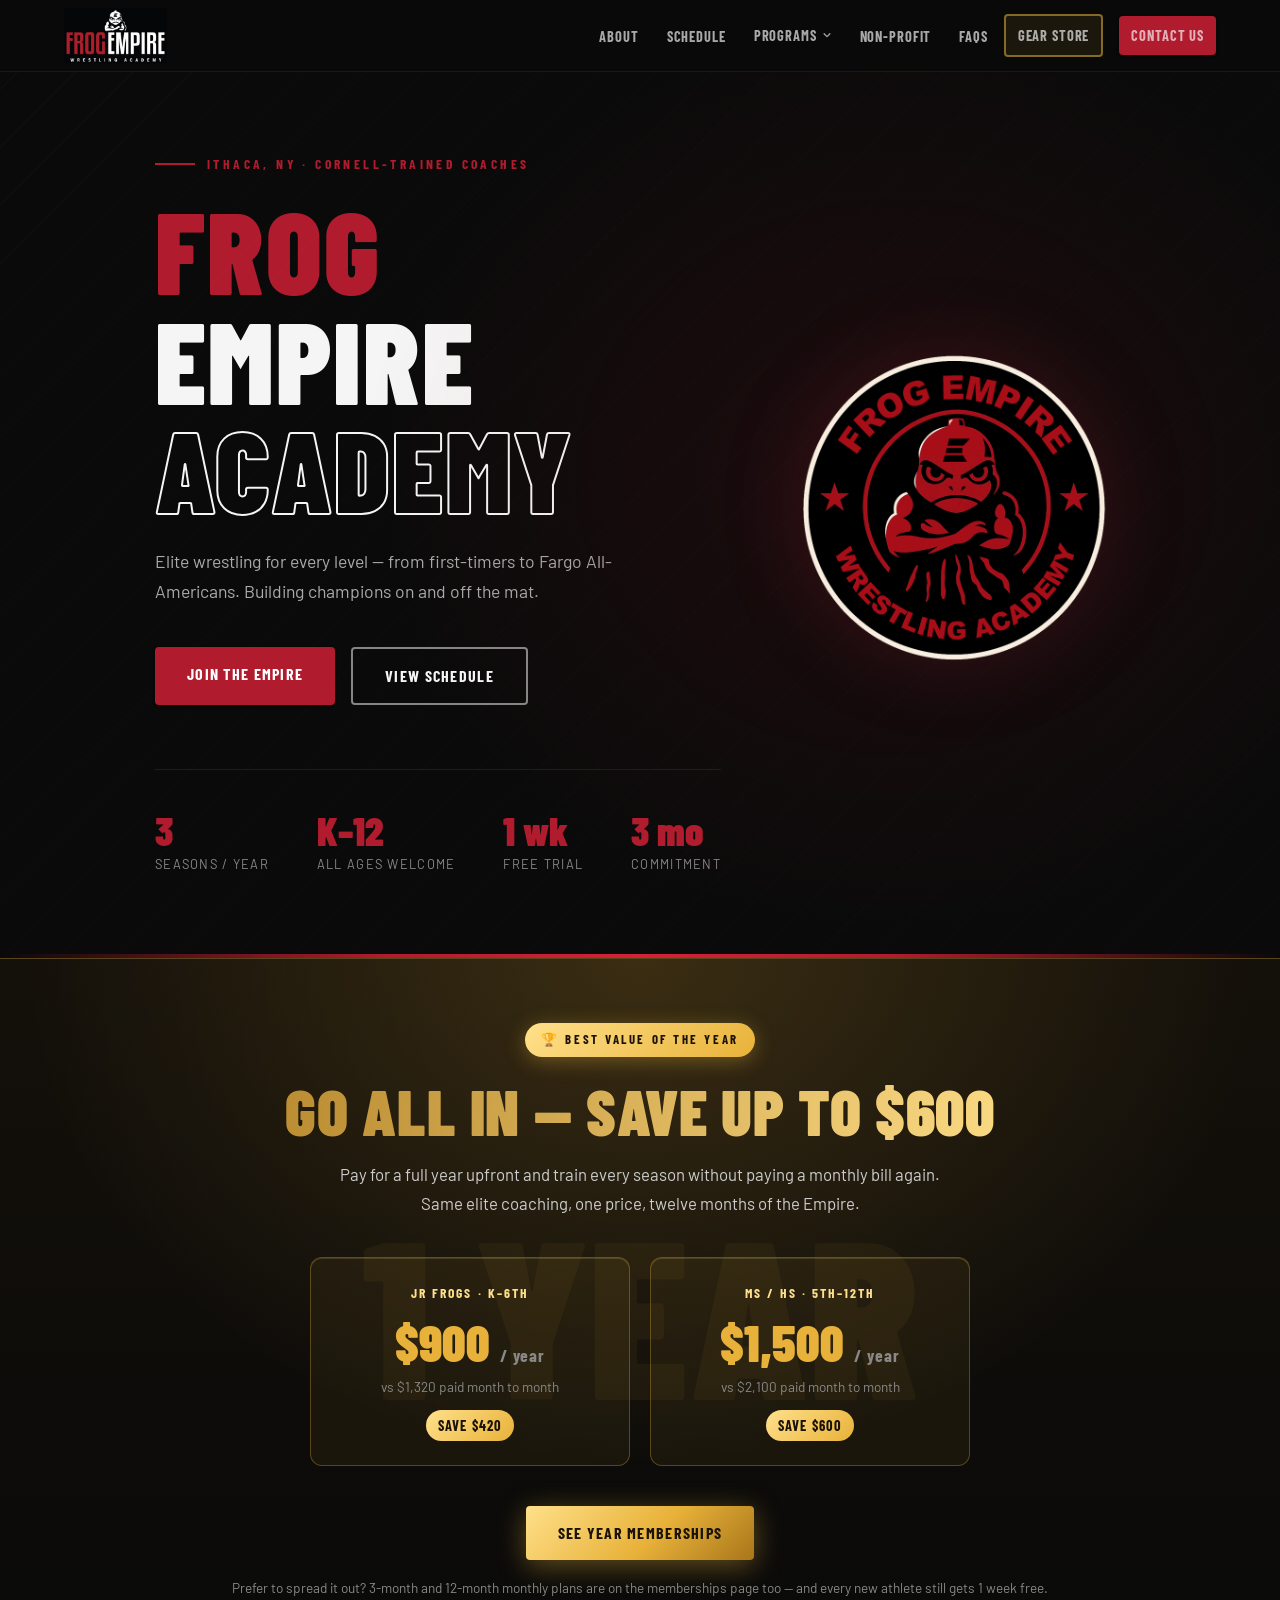
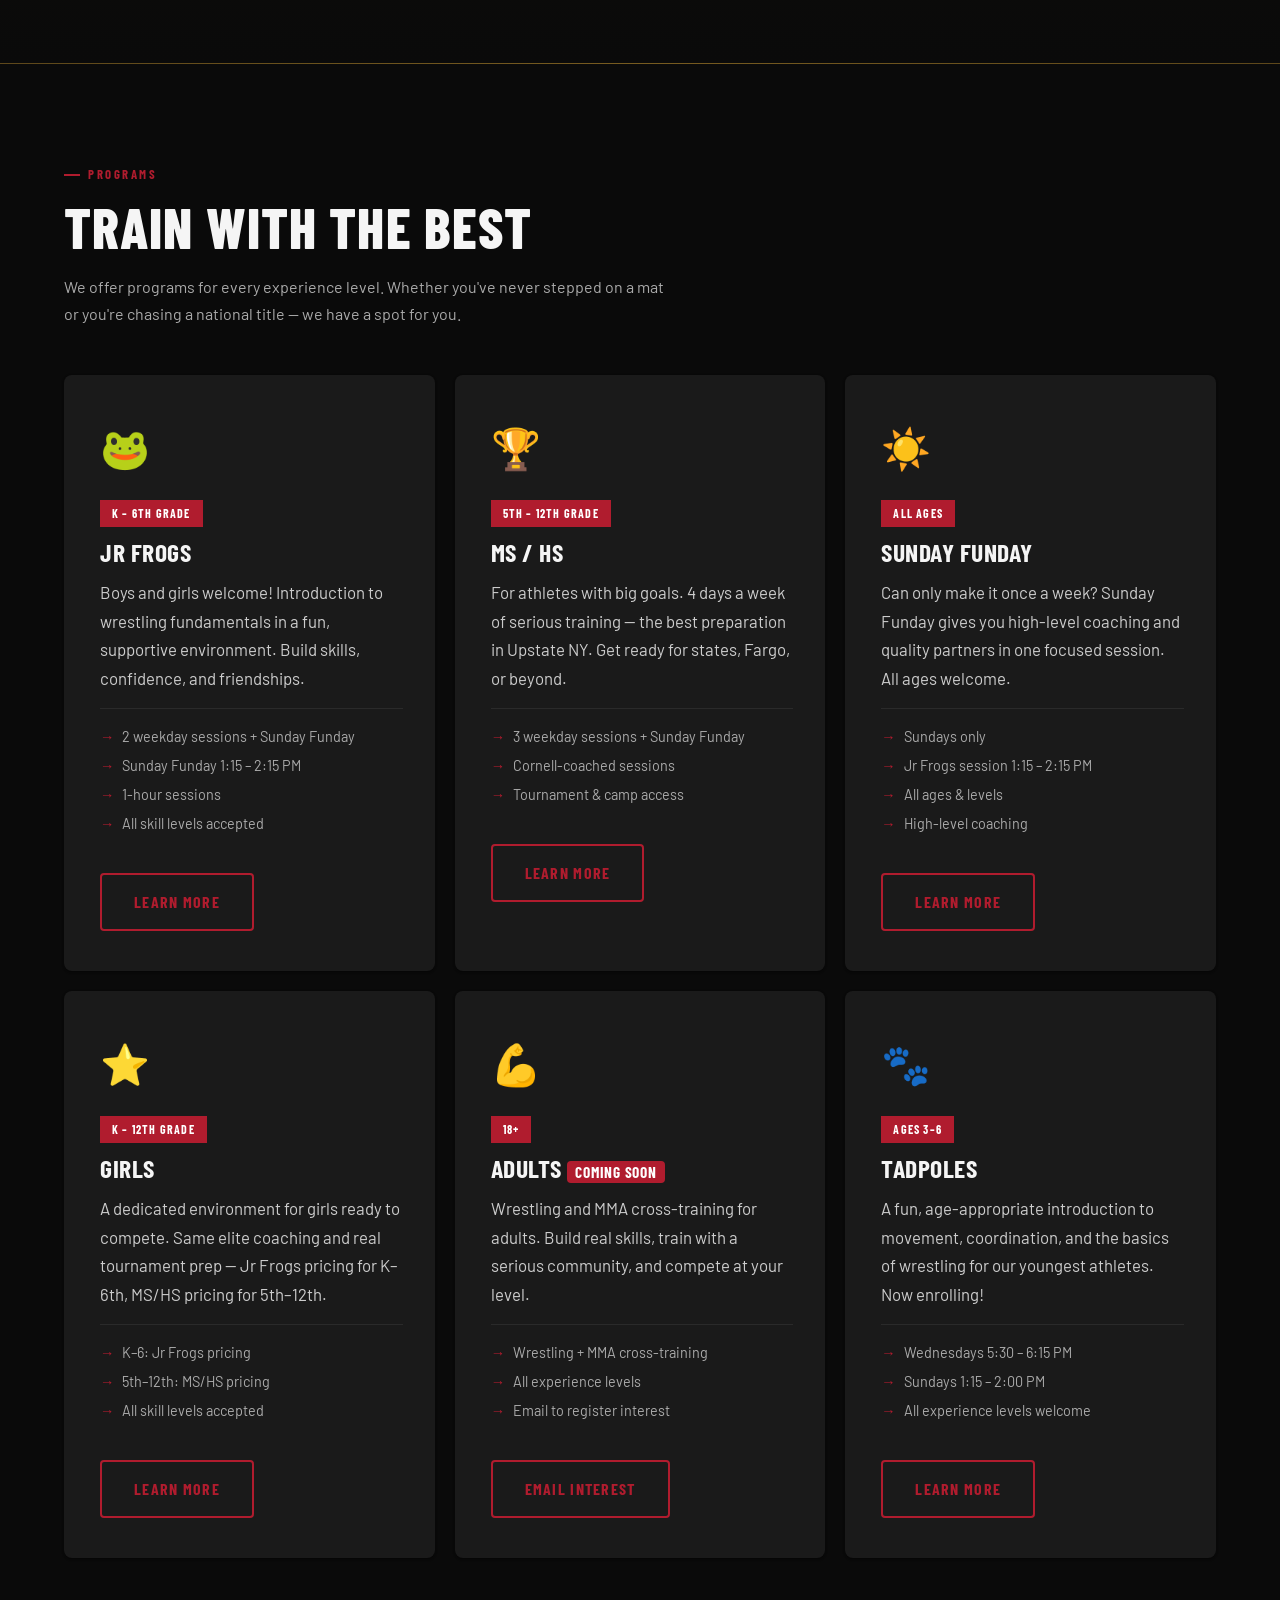
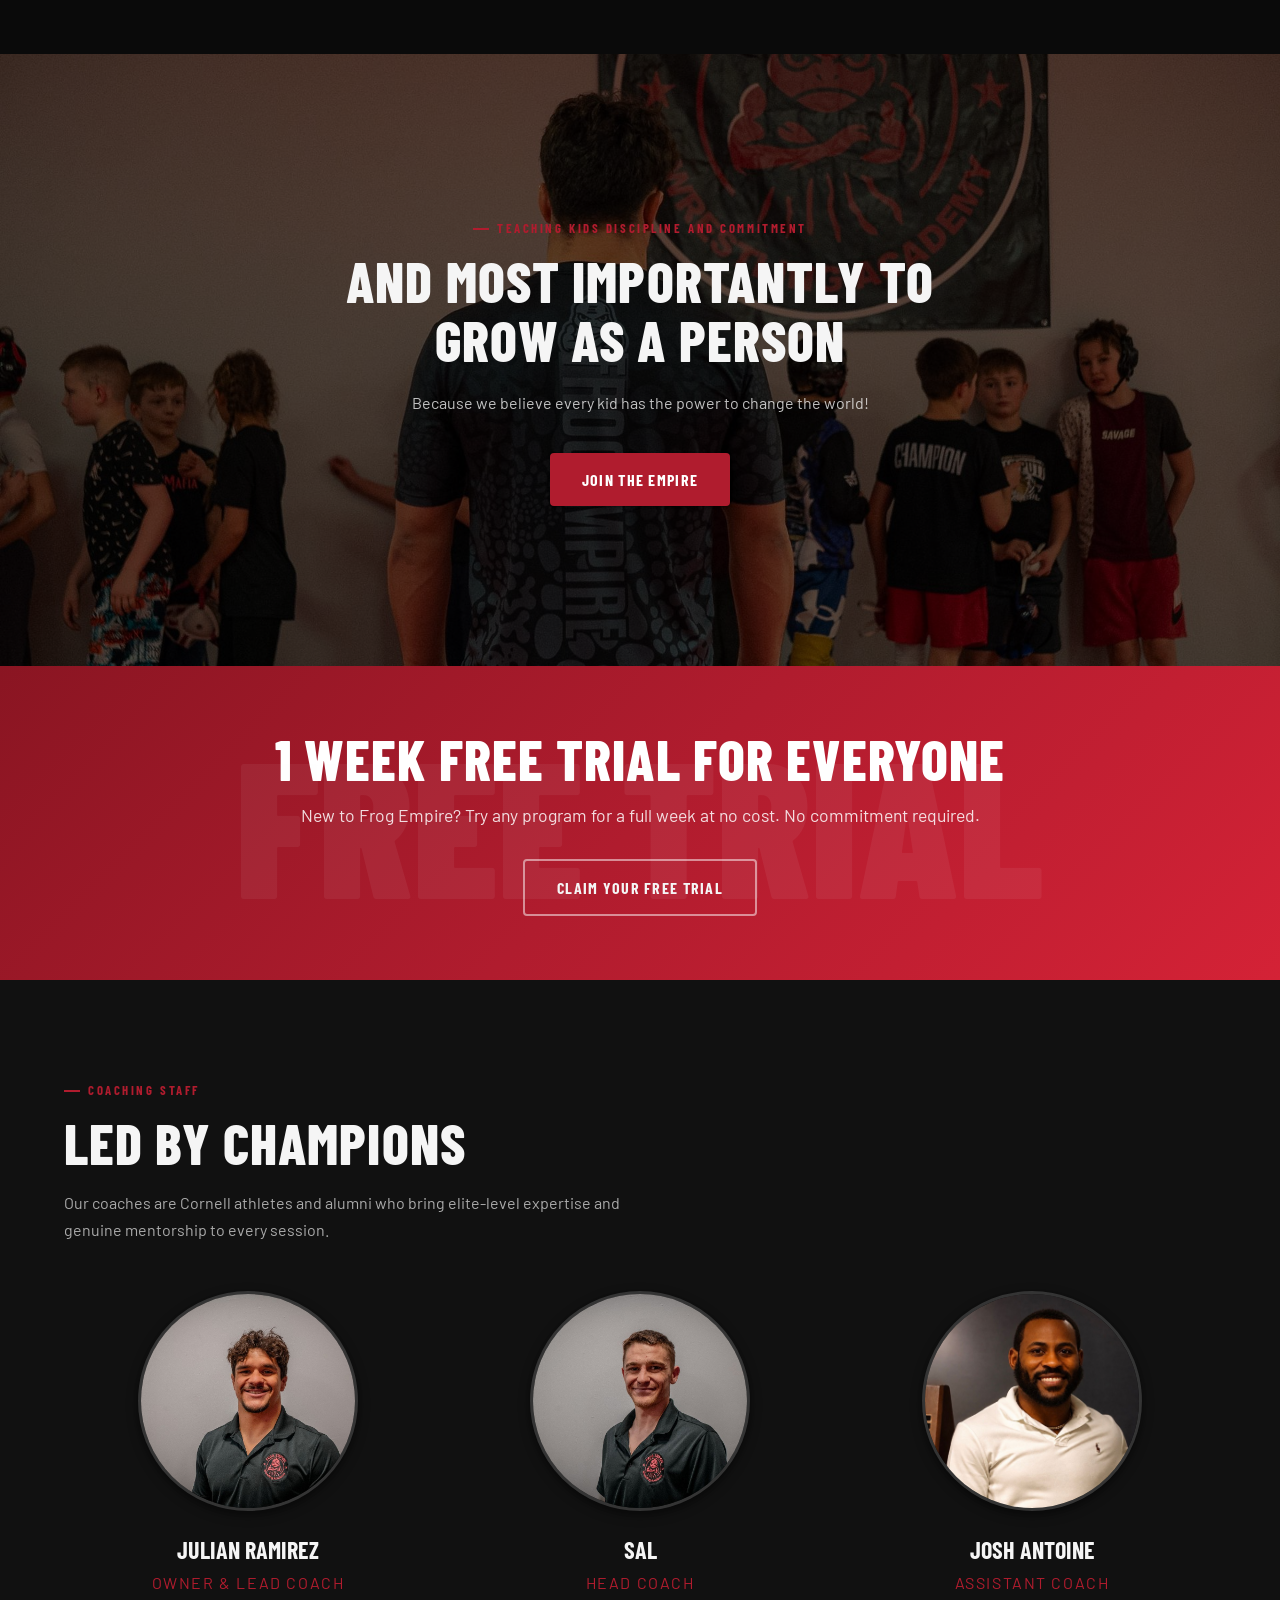
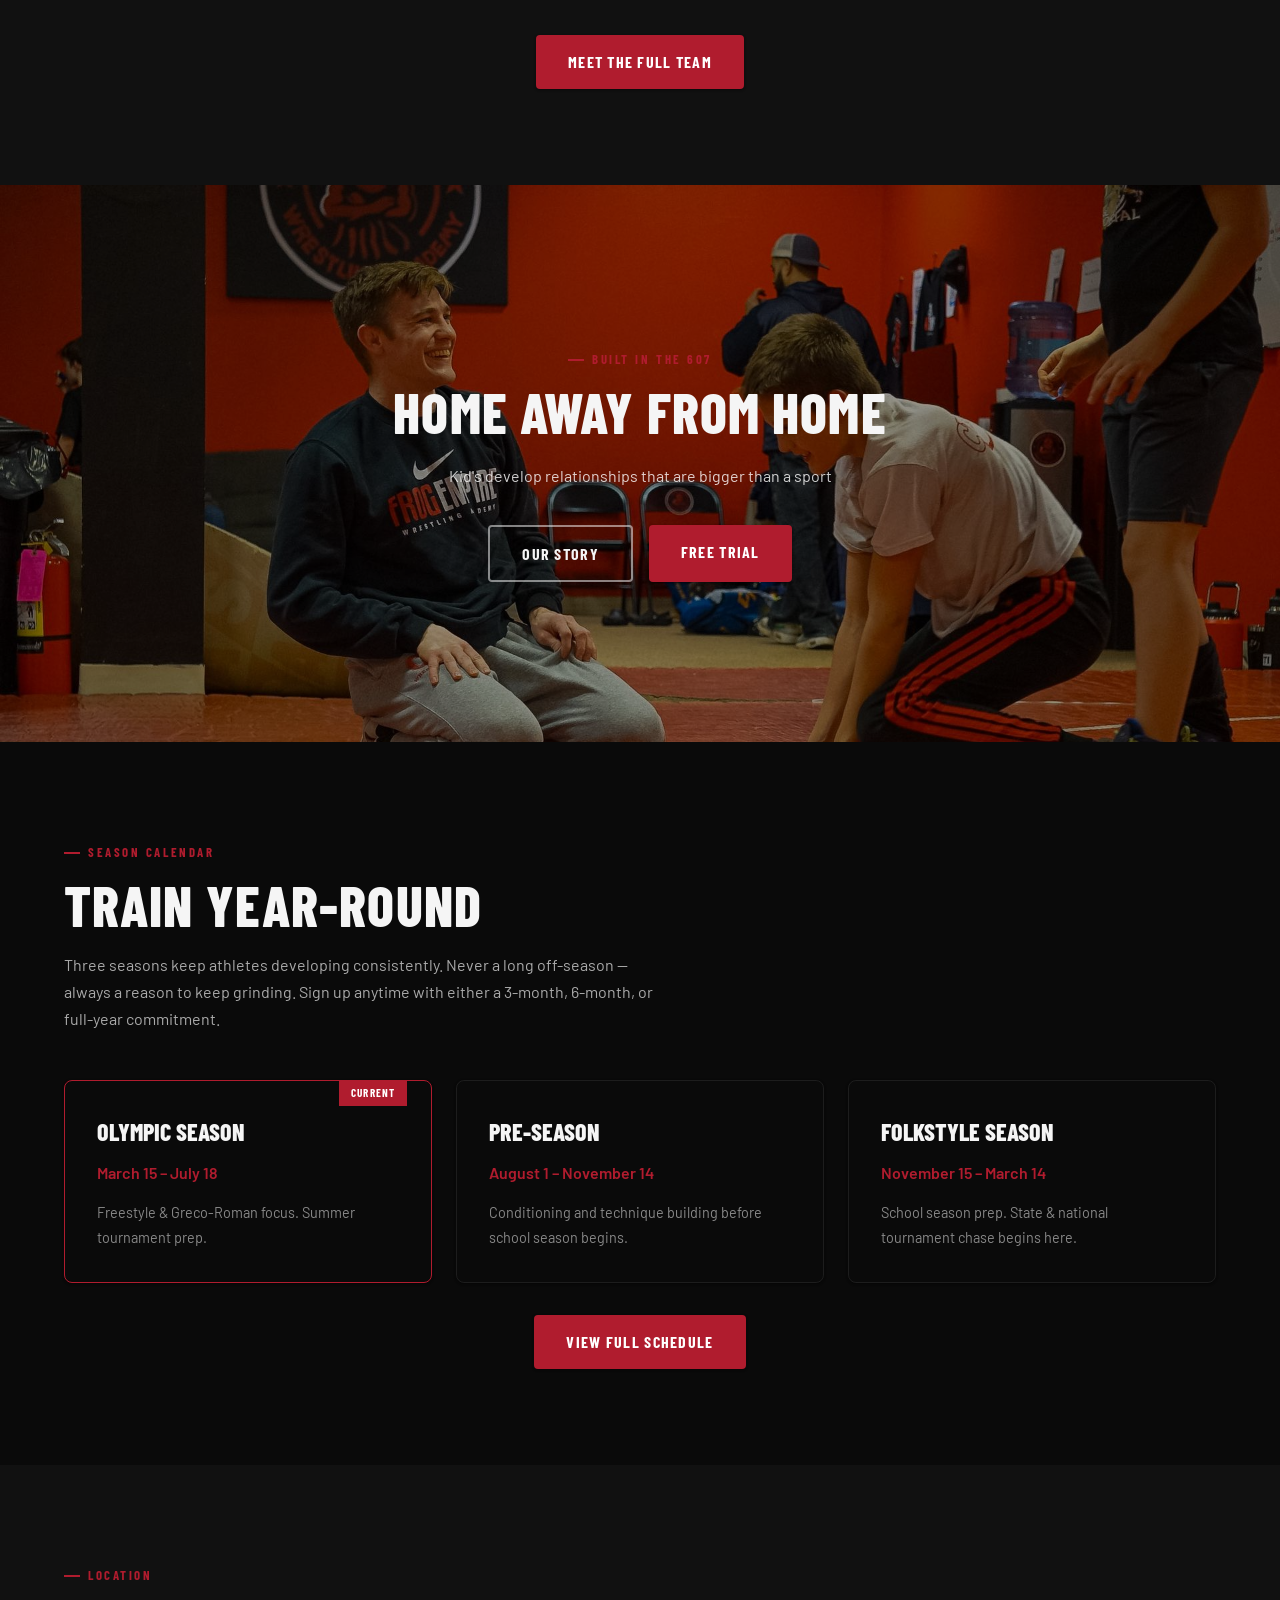
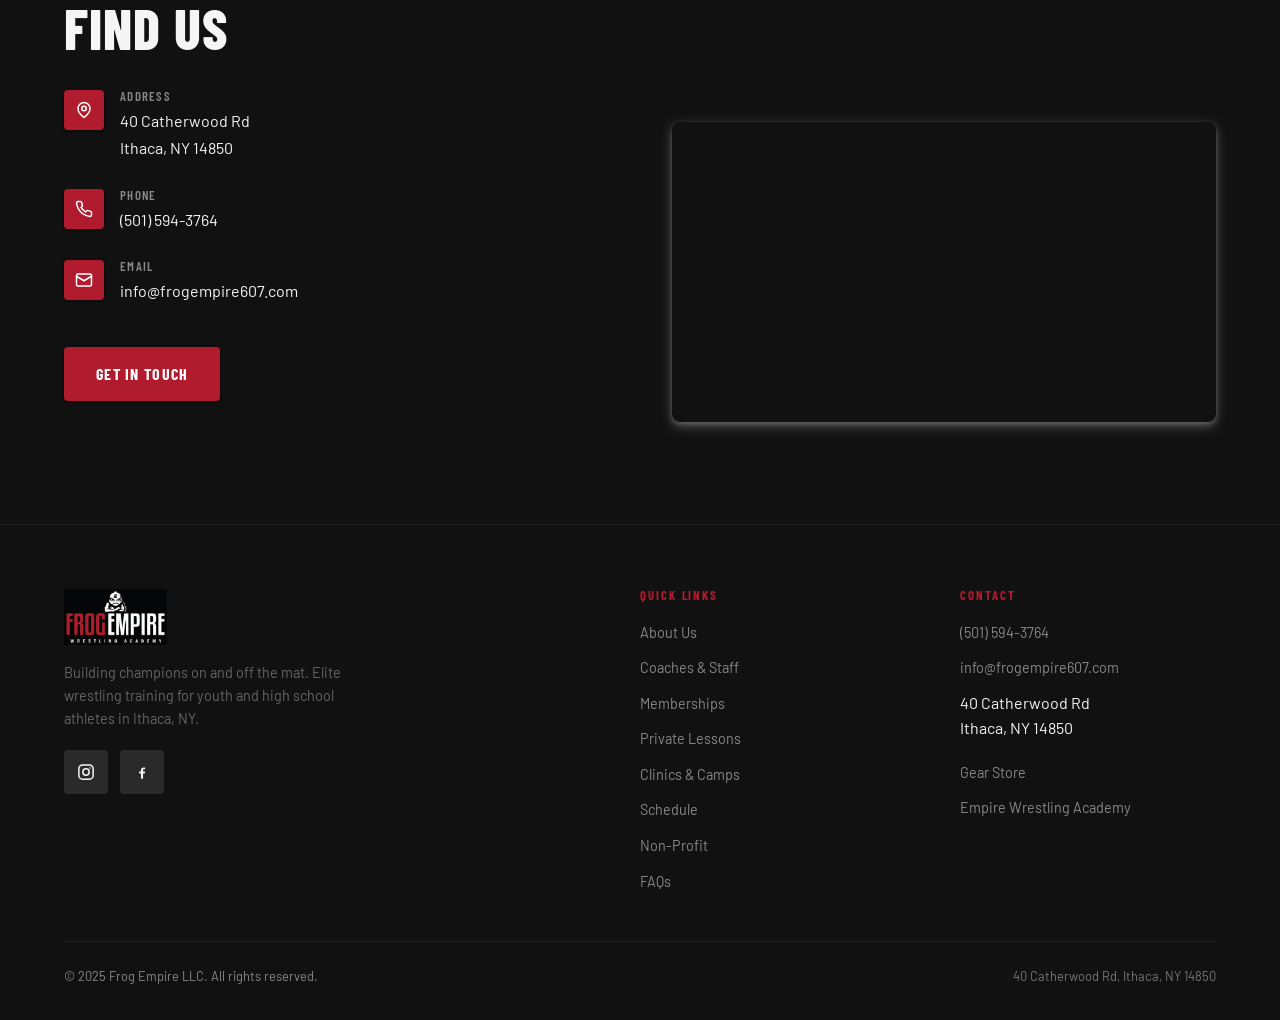
==== index.html @ 6c5d1a42 "Update membership pricing, Sunday Funday details, and add 1-year promo Match Athletix membership pri" ====
<!DOCTYPE html>
<html lang="en">
<head>
  <meta charset="UTF-8" />
  <meta name="viewport" content="width=device-width, initial-scale=1.0" />
  <title>Frog Empire Wrestling Academy | Elite Youth Wrestling in Ithaca, NY</title>
  <meta name="description" content="Ithaca's premier youth wrestling academy. Cornell-coached training for ages K–12. Freestyle, Greco-Roman &amp; Folkstyle. Free 1-week trial — no commitment. Join Frog Empire today." />
  <meta name="keywords" content="wrestling club Ithaca NY, youth wrestling Ithaca, wrestling academy New York, Cornell wrestling training, freestyle wrestling club, Greco wrestling, girls wrestling, wrestling camps New York, private wrestling lessons, elite wrestling training" />
  <meta name="robots" content="index, follow" />
  <link rel="canonical" href="https://frogempire607.com/" />

  <!-- Open Graph -->
  <meta property="og:type" content="website" />
  <meta property="og:site_name" content="Frog Empire Wrestling Academy" />
  <meta property="og:title" content="Frog Empire Wrestling Academy | Elite Youth Wrestling in Ithaca, NY" />
  <meta property="og:description" content="Ithaca's premier youth wrestling academy. Cornell-coached training for ages K–12. Free 1-week trial — no commitment." />
  <meta property="og:image" content="https://frogempire607.com/images/logo-badge.png" />
  <meta property="og:url" content="https://frogempire607.com/" />
  <meta property="og:locale" content="en_US" />

  <!-- Twitter Card -->
  <meta name="twitter:card" content="summary_large_image" />
  <meta name="twitter:title" content="Frog Empire Wrestling Academy | Ithaca, NY" />
  <meta name="twitter:description" content="Elite youth wrestling. Cornell-coached. Free 1-week trial. Ages K–12." />
  <meta name="twitter:image" content="https://frogempire607.com/images/logo-badge.png" />

  <!-- Geo & Local SEO -->
  <meta name="geo.region" content="US-NY" />
  <meta name="geo.placename" content="Ithaca" />
  <meta name="geo.position" content="42.4440;-76.5019" />
  <meta name="ICBM" content="42.4440, -76.5019" />

  <link rel="stylesheet" href="css/style.css" />
  <link rel="icon" type="image/png" href="images/logo-badge.png" />
  <link rel="sitemap" type="application/xml" href="/sitemap.xml" />

  <!-- Structured Data: Organization + SportsActivityLocation -->
  <script type="application/ld+json">
  {
    "@context": "https://schema.org",
    "@type": ["SportsActivityLocation", "SportsClub"],
    "name": "Frog Empire Wrestling Academy",
    "alternateName": "Frog Empire",
    "description": "Elite youth wrestling academy in Ithaca, NY. Cornell-coached training for ages K–12 in Freestyle, Greco-Roman, and Folkstyle wrestling.",
    "url": "https://frogempire607.com",
    "logo": "https://frogempire607.com/images/logo-badge.png",
    "image": "https://frogempire607.com/images/logo-banner.jpeg",
    "telephone": "+1-501-594-3764",
    "email": "info@frogempire607.com",
    "address": {
      "@type": "PostalAddress",
      "streetAddress": "40 Catherwood Rd",
      "addressLocality": "Ithaca",
      "addressRegion": "NY",
      "postalCode": "14850",
      "addressCountry": "US"
    },
    "geo": {
      "@type": "GeoCoordinates",
      "latitude": 42.4440,
      "longitude": -76.5019
    },
    "openingHoursSpecification": [
      {
        "@type": "OpeningHoursSpecification",
        "dayOfWeek": ["Monday", "Tuesday", "Wednesday", "Thursday"],
        "opens": "16:00",
        "closes": "20:00"
      },
      {
        "@type": "OpeningHoursSpecification",
        "dayOfWeek": "Sunday",
        "opens": "09:00",
        "closes": "12:00"
      }
    ],
    "sport": ["Wrestling", "Freestyle Wrestling", "Greco-Roman Wrestling", "Folkstyle Wrestling"],
    "sameAs": [
      "https://www.instagram.com/frogempire607",
      "https://www.facebook.com/frogempire607",
      "https://www.frogempirefoundation.org"
    ],
    "priceRange": "$60-$175/month",
    "areaServed": {
      "@type": "GeoCircle",
      "geoMidpoint": {
        "@type": "GeoCoordinates",
        "latitude": 42.4440,
        "longitude": -76.5019
      },
      "geoRadius": "50mi"
    },
    "hasOfferCatalog": {
      "@type": "OfferCatalog",
      "name": "Wrestling Programs",
      "itemListElement": [
        {
          "@type": "Offer",
          "itemOffered": {
            "@type": "Service",
            "name": "Jr Frogs (K–6th Grade)",
            "description": "Foundational wrestling training for young athletes in a fun, supportive environment."
          },
          "price": "110.00",
          "priceCurrency": "USD",
          "priceSpecification": {
            "@type": "UnitPriceSpecification",
            "price": "110.00",
            "priceCurrency": "USD",
            "unitText": "month"
          }
        },
        {
          "@type": "Offer",
          "itemOffered": {
            "@type": "Service",
            "name": "MS/HS Wrestling (5th–12th Grade)",
            "description": "Elite competitive training coached by Cornell athletes and alumni."
          },
          "price": "175.00",
          "priceCurrency": "USD",
          "priceSpecification": {
            "@type": "UnitPriceSpecification",
            "price": "175.00",
            "priceCurrency": "USD",
            "unitText": "month"
          }
        },
        {
          "@type": "Offer",
          "itemOffered": {
            "@type": "Service",
            "name": "Sunday Funday (All Ages)",
            "description": "Open wrestling session for all ages and skill levels every Sunday."
          },
          "price": "80.00",
          "priceCurrency": "USD",
          "priceSpecification": {
            "@type": "UnitPriceSpecification",
            "price": "80.00",
            "priceCurrency": "USD",
            "unitText": "month"
          }
        }
      ]
    }
  }
  </script>
</head>
<body>

<!-- ===== NAVBAR ===== -->
<a class="skip-link" href="#main">Skip to content</a>
<nav class="navbar">
  <div class="nav-inner">
    <a href="index.html" class="nav-logo">
      <img src="images/logo-banner.jpeg" alt="Frog Empire Wrestling Academy" />
    </a>
    <button class="nav-toggle" id="navToggle" aria-label="Toggle menu" aria-controls="navLinks" aria-expanded="false">
      <span></span><span></span><span></span>
    </button>
    <ul class="nav-links" id="navLinks">
      <li><a href="about.html">About</a></li>
      <li><a href="schedule.html">Schedule</a></li>
      <li class="nav-dropdown">
        <a href="memberships.html">Programs<svg class="nav-caret" viewBox="0 0 12 12" fill="none" aria-hidden="true"><path d="M2.5 4.5L6 8l3.5-3.5" stroke="currentColor" stroke-width="1.5" stroke-linecap="round" stroke-linejoin="round"/></svg></a>
        <ul class="nav-dropdown-menu">
          <li><a href="memberships.html">Memberships</a></li>
          <li><a href="memberships.html#privates">Private Lessons</a></li>
          <li><a href="memberships.html#clinics">Clinics &amp; Camps</a></li>
        </ul>
      </li>
      <li><a href="https://www.frogempirefoundation.org" target="_blank" rel="noopener noreferrer">Non-Profit</a></li>
      <li><a href="faq.html">FAQs</a></li>
      <li><a href="https://www.icsmerch.com/collections/frog-empire?page=1#cac25b660d0df59da851ec04d2c12018" target="_blank" rel="noopener noreferrer" class="btn btn-gear">Gear Store</a></li>
      <li class="nav-cta"><a href="contact.html" class="btn btn-primary">Contact Us</a></li>
    </ul>
  </div>
</nav>

<main id="main">

<!-- ===== HERO ===== -->
<section class="hero">
  <div class="hero-bg"></div>
  <div class="hero-inner container">
    <div class="hero-content">
      <p class="hero-eyebrow">Ithaca, NY · Cornell-Trained Coaches</p>
      <h1 class="hero-title">
        <span class="line-red">Frog</span>
        <span class="line-white">Empire</span>
        <span class="line-outline">Academy</span>
      </h1>
      <p class="hero-sub">Elite wrestling for every level — from first-timers to Fargo All-Americans. Building champions on and off the mat.</p>
      <div class="hero-actions">
        <a href="memberships.html" class="btn btn-primary">Join the Empire</a>
        <a href="schedule.html" class="btn btn-outline">View Schedule</a>
      </div>
      <div class="hero-stats">
        <div>
          <div class="stat-num">3</div>
          <div class="stat-label">Seasons / Year</div>
        </div>
        <div>
          <div class="stat-num">K–12</div>
          <div class="stat-label">All Ages Welcome</div>
        </div>
        <div>
          <div class="stat-num">1 wk</div>
          <div class="stat-label">Free Trial</div>
        </div>
        <div>
          <div class="stat-num">3 mo</div>
          <div class="stat-label">Commitment</div>
        </div>
      </div>
    </div>
    <img src="images/logo-badge.png" alt="Frog Empire Badge" class="hero-logo" />
  </div>
</section>

<div class="stripe"></div>

<!-- ===== 1-YEAR MEMBERSHIP PROMO ===== -->
<section class="year-promo" aria-labelledby="yearPromoTitle">
  <div class="container year-promo-inner">
    <p class="year-promo-eyebrow">🏆 Best Value of the Year</p>
    <h2 class="year-promo-title" id="yearPromoTitle">Go All In — Save Up to $600</h2>
    <p class="year-promo-sub">Pay for a full year upfront and train every season without paying a monthly bill again. Same elite coaching, one price, twelve months of the Empire.</p>

    <div class="year-promo-cards">
      <div class="year-promo-card fade-up">
        <div class="year-promo-plan">Jr Frogs · K–6th</div>
        <div class="year-promo-price">$900 <span>/ year</span></div>
        <p class="year-promo-compare">vs $1,320 paid month to month</p>
        <span class="year-promo-save">Save $420</span>
      </div>
      <div class="year-promo-card fade-up">
        <div class="year-promo-plan">MS / HS · 5th–12th</div>
        <div class="year-promo-price">$1,500 <span>/ year</span></div>
        <p class="year-promo-compare">vs $2,100 paid month to month</p>
        <span class="year-promo-save">Save $600</span>
      </div>
    </div>

    <a href="memberships.html" class="btn btn-gold">See Year Memberships</a>
    <p class="year-promo-fine">Prefer to spread it out? 3-month and 12-month monthly plans are on the memberships page too — and every new athlete still gets 1 week free.</p>
  </div>
</section>

<!-- ===== PROGRAMS ===== -->
<section class="section">
  <div class="container">
    <p class="section-label">Programs</p>
    <h2 class="section-title">Train With the Best</h2>
    <p class="section-desc">We offer programs for every experience level. Whether you've never stepped on a mat or you're chasing a national title — we have a spot for you.</p>

    <div class="programs-grid">
      <!-- Jr Frogs -->
      <div class="program-card fade-up">
        <span class="program-icon">🐸</span>
        <span class="program-age">K – 6th Grade</span>
        <h3>Jr Frogs</h3>
        <p>Boys and girls welcome! Introduction to wrestling fundamentals in a fun, supportive environment. Build skills, confidence, and friendships.</p>
        <div class="program-details">
          <div class="program-detail">2 weekday sessions + Sunday Funday</div>
          <div class="program-detail">Sunday Funday 1:15 – 2:15 PM</div>
          <div class="program-detail">1-hour sessions</div>
          <div class="program-detail">All skill levels accepted</div>
        </div>
        <a href="memberships.html#jr-frogs" class="btn btn-red-outline">Learn More</a>
      </div>

      <!-- MS/HS -->
      <div class="program-card fade-up">
        <span class="program-icon">🏆</span>
        <span class="program-age">5th – 12th Grade</span>
        <h3>MS / HS</h3>
        <p>For athletes with big goals. 4 days a week of serious training — the best preparation in Upstate NY. Get ready for states, Fargo, or beyond.</p>
        <div class="program-details">
          <div class="program-detail">3 weekday sessions + Sunday Funday</div>
          <div class="program-detail">Cornell-coached sessions</div>
          <div class="program-detail">Tournament &amp; camp access</div>
        </div>
        <a href="memberships.html#ms-hs" class="btn btn-red-outline">Learn More</a>
      </div>

      <!-- Sunday Funday -->
      <div class="program-card fade-up">
        <span class="program-icon">☀️</span>
        <span class="program-age">All Ages</span>
        <h3>Sunday Funday</h3>
        <p>Can only make it once a week? Sunday Funday gives you high-level coaching and quality partners in one focused session. All ages welcome.</p>
        <div class="program-details">
          <div class="program-detail">Sundays only</div>
          <div class="program-detail">Jr Frogs session 1:15 – 2:15 PM</div>
          <div class="program-detail">All ages &amp; levels</div>
          <div class="program-detail">High-level coaching</div>
        </div>
        <a href="memberships.html#sunday" class="btn btn-red-outline">Learn More</a>
      </div>

      <!-- Girls -->
      <div class="program-card fade-up">
        <span class="program-icon">⭐</span>
        <span class="program-age">K – 12th Grade</span>
        <h3>Girls</h3>
        <p>A dedicated environment for girls ready to compete. Same elite coaching and real tournament prep — Jr Frogs pricing for K–6th, MS/HS pricing for 5th–12th.</p>
        <div class="program-details">
          <div class="program-detail">K–6: Jr Frogs pricing</div>
          <div class="program-detail">5th–12th: MS/HS pricing</div>
          <div class="program-detail">All skill levels accepted</div>
        </div>
        <a href="memberships.html#girls" class="btn btn-red-outline">Learn More</a>
      </div>

      <!-- Adults -->
      <div class="program-card fade-up">
        <span class="program-icon">💪</span>
        <span class="program-age">18+</span>
        <h3>Adults <span class="badge-soon">Coming Soon</span></h3>
        <p>Wrestling and MMA cross-training for adults. Build real skills, train with a serious community, and compete at your level.</p>
        <div class="program-details">
          <div class="program-detail">Wrestling + MMA cross-training</div>
          <div class="program-detail">All experience levels</div>
          <div class="program-detail">Email to register interest</div>
        </div>
        <a href="mailto:info@frogempire607.com?subject=Adult Program Interest" class="btn btn-red-outline">Email Interest</a>
      </div>

      <!-- Tadpoles -->
      <div class="program-card fade-up">
        <span class="program-icon">🐾</span>
        <span class="program-age">Ages 3–6</span>
        <h3>Tadpoles</h3>
        <p>A fun, age-appropriate introduction to movement, coordination, and the basics of wrestling for our youngest athletes. Now enrolling!</p>
        <div class="program-details">
          <div class="program-detail">Wednesdays 5:30 – 6:15 PM</div>
          <div class="program-detail">Sundays 1:15 – 2:00 PM</div>
          <div class="program-detail">All experience levels welcome</div>
        </div>
        <a href="memberships.html#tadpoles" class="btn btn-red-outline">Learn More</a>
      </div>
    </div>
  </div>
</section>

<!-- ===== IMAGE SECTION 1 =====
     HOW TO USE: Drop your image file into the images/ folder,
     then replace YOUR-IMAGE.jpg in the style attribute below.
     Adjust overlay darkness by changing "img-overlay" class to
     "img-overlay--light" or "img-overlay--heavy".
     ===== -->
<section class="section section-img-bg" style="background-image: url('images/hero.jpg'); background-position: center; padding: 160px 0;">
  <div class="img-overlay"></div>
  <div class="container" style="text-align:center;">
    <p class="section-label">Teaching kids discipline and commitment</p>
    <h2 class="section-title" style="max-width:700px; margin:0 auto 20px;">And most importantly to grow as a person</h2>
    <p style="color:rgba(255,255,255,0.75); max-width:560px; margin:0 auto 36px;">Because we believe every kid has the power to change the world!</p>
    <a href="memberships.html" class="btn btn-primary">Join the Empire</a>
  </div>
</section>

<!-- ===== FREE TRIAL BANNER ===== -->
<div class="trial-banner">
  <div class="container">
    <h2>1 Week FREE Trial for Everyone</h2>
    <p>New to Frog Empire? Try any program for a full week at no cost. No commitment required.</p>
    <a href="https://athletix-os.com/member/signup?club=frogempire607&trial=1" class="btn btn-outline">Claim Your Free Trial</a>
  </div>
</div>

<!-- ===== COACHES PREVIEW ===== -->
<section class="section section--dark">
  <div class="container">
    <p class="section-label">Coaching Staff</p>
    <h2 class="section-title">Led by Champions</h2>
    <p class="section-desc">Our coaches are Cornell athletes and alumni who bring elite-level expertise and genuine mentorship to every session.</p>
    <div class="coaches-grid">
      <div class="coach-card fade-up">
        <div class="coach-img-wrap transparent-bg">
          <img src="images/julian.jpg" alt="Julian Ramirez" loading="lazy" />
        </div>
        <div class="coach-name">Julian Ramirez</div>
        <div class="coach-role">Owner &amp; Lead Coach</div>
      </div>
      <div class="coach-card fade-up">
        <div class="coach-img-wrap transparent-bg">
          <img src="images/sal.jpg" alt="Sal" loading="lazy" />
        </div>
        <div class="coach-name">Sal</div>
        <div class="coach-role">Head Coach</div>
      </div>
      <div class="coach-card fade-up">
        <div class="coach-img-wrap transparent-bg">
          <img src="images/josh.JPEG" alt="Josh Antoine" loading="lazy" />
        </div>
        <div class="coach-name">Josh Antoine</div>
        <div class="coach-role">Assistant Coach</div>
      </div>
    </div>
    <div style="margin-top:40px; text-align:center;">
      <a href="about.html#team" class="btn btn-primary">Meet the Full Team</a>
    </div>
  </div>
</section>

<!-- ===== IMAGE SECTION 2 =====
     Replace YOUR-IMAGE-2.jpg with your actual file.
     ===== -->
<section class="section section-img-bg" style="padding:160px 0; background-image: url('images/index.JPG'); background-position: center top;">
  <div class="img-overlay img-overlay--light"></div>
  <div class="container" style="text-align:center;">
    <p class="section-label">Built in the 607</p>
    <h2 class="section-title" style="max-width:600px; margin:0 auto 20px;">Home away from Home</h2>
    <p style="color:rgba(255,255,255,0.8); max-width:480px; margin:0 auto 36px;">Kid's develop relationships that are bigger than a sport</p>
    <div style="display:flex; gap:16px; justify-content:center; flex-wrap:wrap;">
      <a href="about.html" class="btn btn-outline">Our Story</a>
      <a href="https://athletix-os.com/member/signup?club=frogempire607&trial=1" class="btn btn-primary">Free Trial</a>
    </div>
  </div>
</section>

<!-- ===== SEASONS ===== -->
<section class="section">
  <div class="container">
    <p class="section-label">Season Calendar</p>
    <h2 class="section-title">Train Year-Round</h2>
    <p class="section-desc">Three seasons keep athletes developing consistently. Never a long off-season — always a reason to keep grinding. Sign up anytime with either a 3-month, 6-month, or full-year commitment.</p>
    <div class="seasons-grid">
      <div class="season-card current fade-up">
        <div class="season-badge">Current</div>
        <div class="season-name">Olympic Season</div>
        <div class="season-dates">March 15 – July 18</div>
        <p style="color:#888; font-size:0.9rem;">Freestyle &amp; Greco-Roman focus. Summer tournament prep.</p>
      </div>
      <div class="season-card fade-up">
        <div class="season-name">Pre-Season</div>
        <div class="season-dates">August 1 – November 14</div>
        <p style="color:#888; font-size:0.9rem;">Conditioning and technique building before school season begins.</p>
      </div>
      <div class="season-card fade-up">
        <div class="season-name">Folkstyle Season</div>
        <div class="season-dates">November 15 – March 14</div>
        <p style="color:#888; font-size:0.9rem;">School season prep. State &amp; national tournament chase begins here.</p>
      </div>
    </div>
    <div style="margin-top:32px; text-align:center;">
      <a href="schedule.html" class="btn btn-primary">View Full Schedule</a>
    </div>
  </div>
</section>

<!-- ===== LOCATION ===== -->
<section class="section section--dark">
  <div class="container">
    <p class="section-label">Location</p>
    <h2 class="section-title">Find Us</h2>
    <div style="display:grid; grid-template-columns:1fr 1fr; gap:64px; align-items:start; margin-top:32px;">
      <div>
        <div class="contact-info-item">
          <div class="contact-icon"><svg viewBox="0 0 24 24" fill="none" stroke="currentColor" stroke-width="2" stroke-linecap="round" stroke-linejoin="round" aria-hidden="true"><path d="M20 10c0 6-8 12-8 12s-8-6-8-12a8 8 0 1 1 16 0Z"/><circle cx="12" cy="10" r="3"/></svg></div>
          <div>
            <h4>Address</h4>
            <p>40 Catherwood Rd<br>Ithaca, NY 14850</p>
          </div>
        </div>
        <div class="contact-info-item">
          <div class="contact-icon"><svg viewBox="0 0 24 24" fill="none" stroke="currentColor" stroke-width="2" stroke-linecap="round" stroke-linejoin="round" aria-hidden="true"><path d="M22 16.92v3a2 2 0 0 1-2.18 2 19.79 19.79 0 0 1-8.63-3.07 19.5 19.5 0 0 1-6-6A19.79 19.79 0 0 1 2.08 4.18 2 2 0 0 1 4.06 2h3a2 2 0 0 1 2 1.72c.13.96.36 1.9.7 2.81a2 2 0 0 1-.45 2.11L8.09 9.91a16 16 0 0 0 6 6l1.27-1.27a2 2 0 0 1 2.11-.45c.91.34 1.85.57 2.81.7A2 2 0 0 1 22 16.92z"/></svg></div>
          <div>
            <h4>Phone</h4>
            <a href="tel:5015943764">(501) 594-3764</a>
          </div>
        </div>
        <div class="contact-info-item">
          <div class="contact-icon"><svg viewBox="0 0 24 24" fill="none" stroke="currentColor" stroke-width="2" stroke-linecap="round" stroke-linejoin="round" aria-hidden="true"><rect x="2" y="4" width="20" height="16" rx="2"/><path d="m22 7-10 6L2 7"/></svg></div>
          <div>
            <h4>Email</h4>
            <a href="mailto:info@frogempire607.com">info@frogempire607.com</a>
          </div>
        </div>
        <a href="contact.html" class="btn btn-primary" style="margin-top:16px;">Get in Touch</a>
      </div>
      <div>
        <iframe
          class="map-embed"
          src="https://www.google.com/maps/embed?pb=!1m18!1m12!1m3!1d2930.1!2d-76.5!3d42.4!2m3!1f0!2f0!3f0!3m2!1i1024!2i768!4f13.1!3m3!1m2!1s0x0%3A0x0!2s40+Catherwood+Rd+Ithaca+NY!5e0!3m2!1sen!2sus!4v1"
          allowfullscreen="" loading="lazy"
          title="Frog Empire Location">
        </iframe>
      </div>
    </div>
  </div>
</section>

<!-- ===== FOOTER ===== -->
</main>

<footer>
  <div class="container">
    <div class="footer-inner">
      <div class="footer-brand">
        <img src="images/logo-banner.jpeg" alt="Frog Empire Wrestling Academy" />
        <p>Building champions on and off the mat. Elite wrestling training for youth and high school athletes in Ithaca, NY.</p>
        <div class="social-links" style="margin-top:20px;">
          <a href="https://www.instagram.com/frogempire607" target="_blank" rel="noopener noreferrer" aria-label="Instagram"><svg viewBox="0 0 24 24" fill="none" stroke="currentColor" stroke-width="2" stroke-linecap="round" stroke-linejoin="round" aria-hidden="true"><rect x="2.5" y="2.5" width="19" height="19" rx="5"/><circle cx="12" cy="12" r="4.2"/><circle cx="17.3" cy="6.7" r="1.1" fill="currentColor" stroke="none"/></svg></a>
          <a href="https://www.facebook.com/frogempire607" target="_blank" rel="noopener noreferrer" aria-label="Facebook"><svg viewBox="0 0 24 24" fill="currentColor" aria-hidden="true"><path d="M13.4 21v-6.9h2.3l.35-2.7H13.4V9.7c0-.78.22-1.32 1.34-1.32h1.43V5.97c-.25-.03-1.1-.1-2.08-.1-2.06 0-3.47 1.25-3.47 3.56v1.98H8.3v2.7h2.32V21h2.78z"/></svg></a>
        </div>
      </div>
      <div class="footer-col">
        <h4>Quick Links</h4>
        <ul>
          <li><a href="about.html">About Us</a></li>
          <li><a href="about.html#team">Coaches &amp; Staff</a></li>
          <li><a href="memberships.html">Memberships</a></li>
          <li><a href="memberships.html#privates">Private Lessons</a></li>
          <li><a href="memberships.html#clinics">Clinics &amp; Camps</a></li>
          <li><a href="schedule.html">Schedule</a></li>
          <li><a href="https://www.frogempirefoundation.org" target="_blank" rel="noopener noreferrer">Non-Profit</a></li>
          <li><a href="faq.html">FAQs</a></li>
        </ul>
      </div>
      <div class="footer-col">
        <h4>Contact</h4>
        <ul>
          <li><a href="tel:5015943764">(501) 594-3764</a></li>
          <li><a href="mailto:info@frogempire607.com">info@frogempire607.com</a></li>
          <li>40 Catherwood Rd<br>Ithaca, NY 14850</li>
          <li style="margin-top:8px;"><a href="https://www.icsmerch.com/collections/frog-empire?page=1#cac25b660d0df59da851ec04d2c12018" target="_blank" rel="noopener noreferrer">Gear Store</a></li>
          <li><a href="https://www.empirewrestlingacademy.com/" target="_blank" rel="noopener noreferrer">Empire Wrestling Academy</a></li>
        </ul>
      </div>
    </div>
    <div class="footer-bottom">
      <p>© 2025 Frog Empire LLC. All rights reserved.</p>
      <p style="color:#777;">40 Catherwood Rd, Ithaca, NY 14850</p>
    </div>
  </div>
</footer>

<button id="backToTop" aria-label="Back to top"><svg viewBox="0 0 24 24" width="20" height="20" fill="none" stroke="currentColor" stroke-width="2.5" stroke-linecap="round" stroke-linejoin="round" aria-hidden="true"><path d="m6 14 6-6 6 6"/></svg></button>

<script src="js/main.js"></script>
</body>
</html>
---- css/style.css ----
/* ===========================
   FROG EMPIRE WRESTLING ACADEMY
   Main Stylesheet
   =========================== */

@import url('https://fonts.googleapis.com/css2?family=Barlow+Condensed:ital,wght@0,400;0,600;0,700;0,800;0,900;1,700&family=Barlow:wght@400;500;600&display=swap');

/* ---- Honeypot (spam filter) ---- */
.hidden-honeypot {
  position: absolute;
  overflow: hidden;
  clip: rect(0 0 0 0);
  height: 1px;
  width: 1px;
  margin: -1px;
  padding: 0;
  border: 0;
}

/* ---- CSS Variables / Design Tokens ---- */
:root {
  /* Color — Brand */
  --red: #B01C2E;
  --red-dark: #8a1522;
  --red-light: #d42236;
  --red-glow: rgba(176, 28, 46, 0.15);
  --red-subtle: rgba(176, 28, 46, 0.08);

  /* Color — Neutrals */
  --black: #0a0a0a;
  --black-soft: #111111;
  --gray-dark: #1a1a1a;
  --gray-mid: #2a2a2a;
  --gray: #3a3a3a;
  --gray-light: #888;
  --gray-muted: #666;
  --gray-faint: #444;
  --white: #f5f5f5;
  --white-pure: #ffffff;
  --text-primary: #f5f5f5;
  --text-secondary: #ccc;
  --text-muted: #888;
  --text-faint: #555;

  /* Color — Semantic */
  --success: #2ecc71;
  --success-muted: rgba(46, 204, 113, 0.15);
  --warning: #f0c040;

  /* Typography */
  --font-display: 'Barlow Condensed', sans-serif;
  --font-body: 'Barlow', sans-serif;

  /* Spacing Scale (4px base) */
  --space-1: 4px;
  --space-2: 8px;
  --space-3: 12px;
  --space-4: 16px;
  --space-5: 20px;
  --space-6: 24px;
  --space-8: 32px;
  --space-10: 40px;
  --space-12: 48px;
  --space-16: 64px;
  --space-20: 80px;
  --space-24: 96px;

  /* Border Radius */
  --radius-sm: 4px;
  --radius-md: 8px;
  --radius-lg: 12px;
  --radius-xl: 16px;
  --radius-full: 9999px;

  /* Shadows / Elevation */
  --shadow-sm: 0 1px 3px rgba(0,0,0,0.3), 0 1px 2px rgba(0,0,0,0.2);
  --shadow-md: 0 4px 12px rgba(0,0,0,0.4), 0 2px 4px rgba(0,0,0,0.2);
  --shadow-lg: 0 8px 30px rgba(0,0,0,0.5), 0 4px 8px rgba(0,0,0,0.25);
  --shadow-xl: 0 16px 50px rgba(0,0,0,0.6);
  --shadow-red: 0 4px 20px rgba(176, 28, 46, 0.3);
  --shadow-red-lg: 0 8px 40px rgba(176, 28, 46, 0.4);

  /* Transitions */
  --ease-out: cubic-bezier(0.16, 1, 0.3, 1);
  --ease-in-out: cubic-bezier(0.45, 0, 0.55, 1);
  --duration-fast: 150ms;
  --duration-normal: 250ms;
  --duration-slow: 400ms;

  /* Layout */
  --nav-height: 72px;
  --max-width: 1200px;

  /* Borders */
  --border-subtle: 1px solid rgba(255,255,255,0.06);
  --border-light: 1px solid rgba(255,255,255,0.1);
  --border-mid: 1px solid rgba(255,255,255,0.15);
}

/* ---- Reset & Base ---- */
*, *::before, *::after { box-sizing: border-box; margin: 0; padding: 0; }
html { scroll-behavior: smooth; font-size: 16px; -webkit-font-smoothing: antialiased; -moz-osx-font-smoothing: grayscale; }
body {
  background: var(--black);
  color: var(--white);
  font-family: var(--font-body);
  line-height: 1.6;
  overflow-x: hidden;
}
img { max-width: 100%; height: auto; display: block; }
a { color: inherit; text-decoration: none; transition: color var(--duration-fast) ease; }
ul { list-style: none; }

/* Focus styles for accessibility */
:focus-visible {
  outline: 2px solid var(--red);
  outline-offset: 3px;
  border-radius: var(--radius-sm);
}
:focus:not(:focus-visible) { outline: none; }

/* Skip link — hidden until keyboard focus */
.skip-link {
  position: fixed;
  top: -100px;
  left: 16px;
  z-index: 2000;
  background: var(--red);
  color: var(--white-pure);
  padding: 12px 20px;
  border-radius: var(--radius-sm);
  font-family: var(--font-display);
  font-weight: 700;
  font-size: 0.9rem;
  text-transform: uppercase;
  letter-spacing: 0.08em;
  box-shadow: var(--shadow-lg);
  transition: top var(--duration-fast) ease;
}
.skip-link:focus { top: 12px; }

/* Selection color */
::selection { background: var(--red); color: white; }

/* Smooth scrollbar (webkit) */
::-webkit-scrollbar { width: 8px; }
::-webkit-scrollbar-track { background: var(--black-soft); }
::-webkit-scrollbar-thumb { background: var(--gray-mid); border-radius: var(--radius-full); }
::-webkit-scrollbar-thumb:hover { background: var(--gray); }

/* ---- Typography ---- */
h1, h2, h3, h4 {
  font-family: var(--font-display);
  text-transform: uppercase;
  line-height: 1.05;
  letter-spacing: 0.02em;
}
h1 { font-size: clamp(3rem, 8vw, 7rem); font-weight: 900; }
h2 { font-size: clamp(2rem, 5vw, 3.5rem); font-weight: 800; }
h3 { font-size: clamp(1.4rem, 3vw, 2rem); font-weight: 700; }
h4 { font-size: 1.2rem; font-weight: 600; }
p { font-size: 1rem; line-height: 1.7; color: #ccc; }

/* ---- Utility ---- */
.container { max-width: var(--max-width); margin: 0 auto; padding: 0 24px; }
.section { padding: 96px 0; }
.section--dark { background: var(--black-soft); }
.section--gray { background: var(--gray-dark); }
.section--white {
  background: #ffffff;
}
.section--white h2, .section--white h3, .section--white h4,
.section--white .section-title { color: #111111; }
.section--white p { color: #444444; }
.section--white .section-label { color: var(--red); }
.section--white .section-desc { color: #555555; }
.section--white .program-card { background: #f4f4f4; }
.section--white .program-card h3 { color: #111; }
.section--white .program-card p { color: #555; }
.section--white .program-detail { color: #444; }
.section--white .season-card { border-color: rgba(0,0,0,0.12); }
.section--white .season-name { color: #111; }
.section--light {
  background: #f7f6f6;
}
.section--light h2, .section--light h3, .section--light h4,
.section--light .section-title { color: #111111; }
.section--light p { color: #444; }
.section--light .section-label { color: var(--red); }
.section--light .section-desc { color: #555; }
.text-red { color: var(--red); }
.text-center { text-align: center; }
.sr-only { position: absolute; width: 1px; height: 1px; overflow: hidden; clip: rect(0,0,0,0); }

/* ---- Buttons ---- */
.btn {
  display: inline-block;
  font-family: var(--font-display);
  font-weight: 700;
  font-size: 1rem;
  text-transform: uppercase;
  letter-spacing: 0.08em;
  padding: 14px 32px;
  border: none;
  border-radius: var(--radius-sm);
  cursor: pointer;
  transition: all var(--duration-normal) var(--ease-out);
  text-align: center;
  position: relative;
}
.btn-primary {
  background: var(--red);
  color: var(--white-pure);
  box-shadow: var(--shadow-sm);
}
.btn-primary:hover {
  background: var(--red-light);
  transform: translateY(-2px);
  box-shadow: var(--shadow-red);
}
.btn-primary:active { transform: translateY(0); box-shadow: var(--shadow-sm); }
.btn-outline {
  background: transparent;
  color: var(--white);
  border: 2px solid rgba(255,255,255,0.5);
  border-radius: var(--radius-sm);
}
.btn-outline:hover {
  background: var(--white);
  color: var(--black);
  border-color: var(--white);
  box-shadow: var(--shadow-md);
}
.btn-outline:active { transform: scale(0.98); }
.btn-red-outline {
  background: transparent;
  color: var(--red);
  border: 2px solid var(--red);
  border-radius: var(--radius-sm);
}
.btn-red-outline:hover {
  background: var(--red);
  color: var(--white-pure);
  box-shadow: var(--shadow-red);
}
.btn-red-outline:active { transform: scale(0.98); }
.btn-gear {
  background: rgba(240, 192, 64, 0.08);
  color: var(--warning);
  border: 2px solid rgba(240, 192, 64, 0.5);
  border-radius: var(--radius-sm);
  font-family: var(--font-display);
  font-weight: 700;
  font-size: 0.85rem;
  text-transform: uppercase;
  letter-spacing: 0.08em;
  padding: 8px 20px;
  transition: all var(--duration-normal) var(--ease-out);
}
.btn-gear:hover {
  background: var(--warning);
  color: var(--black);
  border-color: var(--warning);
}

/* ---- Section Headers ---- */
.section-label {
  display: inline-block;
  font-family: var(--font-display);
  font-size: 0.8rem;
  font-weight: 700;
  letter-spacing: 0.2em;
  text-transform: uppercase;
  color: var(--red);
  margin-bottom: 12px;
  padding-left: 24px;
  position: relative;
}
.section-label::before {
  content: '';
  position: absolute;
  left: 0; top: 50%;
  transform: translateY(-50%);
  width: 16px; height: 2px;
  background: var(--red);
}
.section-title { margin-bottom: 16px; }
.section-desc { max-width: 600px; color: #aaa; margin-bottom: 48px; }

/* ===============================
   NAVIGATION
   =============================== */
.navbar {
  position: fixed;
  top: 0; left: 0; right: 0;
  height: var(--nav-height);
  z-index: 1000;
  background: rgba(10,10,10,0.88);
  backdrop-filter: blur(16px);
  -webkit-backdrop-filter: blur(16px);
  border-bottom: 1px solid rgba(255,255,255,0.06);
  transition: all var(--duration-normal) var(--ease-out);
}
.navbar.scrolled {
  background: rgba(10,10,10,0.97);
  box-shadow: 0 1px 20px rgba(0,0,0,0.5);
  border-bottom-color: rgba(176, 28, 46, 0.4);
}
.nav-inner {
  max-width: var(--max-width);
  margin: 0 auto;
  padding: 0 var(--space-6);
  height: 100%;
  display: flex;
  align-items: center;
  justify-content: space-between;
}
.nav-logo img { height: 56px; width: auto; transition: height var(--duration-normal) var(--ease-out); }
.navbar.scrolled .nav-logo img { height: 48px; }
.nav-links {
  display: flex;
  align-items: center;
  gap: 4px;
}
.nav-links a {
  font-family: var(--font-display);
  font-weight: 700;
  font-size: 0.9rem;
  text-transform: uppercase;
  letter-spacing: 0.06em;
  color: rgba(255,255,255,0.65);
  padding: 8px 12px;
  border-radius: var(--radius-sm);
  transition: color var(--duration-fast) ease, background var(--duration-fast) ease;
  position: relative;
}
.nav-links a::after {
  content: '';
  position: absolute;
  bottom: 2px; left: 12px; right: 12px;
  height: 2px;
  background: var(--red);
  border-radius: 1px;
  transform: scaleX(0);
  transition: transform var(--duration-normal) var(--ease-out);
}
.nav-links a:hover { color: var(--white); background: rgba(255,255,255,0.04); }
.nav-links a.active { color: var(--white); }
.nav-links a:hover::after, .nav-links a.active::after { transform: scaleX(1); }
.nav-cta { margin-left: var(--space-3); }

/* ---- Nav dropdown (Memberships → Programs / Private Lessons / Clinics & Camps) ---- */
.nav-caret {
  width: 10px;
  height: 10px;
  flex-shrink: 0;
  transition: transform var(--duration-fast) ease;
}
.nav-dropdown > a {
  display: inline-flex;
  align-items: center;
  gap: 5px;
}
@media (min-width: 901px) {
  .nav-dropdown { position: relative; }
  .nav-dropdown:hover .nav-caret,
  .nav-dropdown:focus-within .nav-caret { transform: rotate(180deg); }
  .nav-dropdown-menu {
    position: absolute;
    top: 100%;
    left: 50%;
    transform: translateX(-50%) translateY(8px);
    min-width: 210px;
    background: rgba(14, 14, 14, 0.97);
    backdrop-filter: blur(16px);
    -webkit-backdrop-filter: blur(16px);
    border: 1px solid rgba(255, 255, 255, 0.08);
    border-radius: var(--radius-md);
    padding: var(--space-2);
    box-shadow: var(--shadow-lg);
    opacity: 0;
    visibility: hidden;
    pointer-events: none;
    transition:
      opacity var(--duration-fast) ease,
      transform var(--duration-normal) var(--ease-out),
      visibility 0s linear var(--duration-normal);
  }
  /* Invisible hover bridge between trigger and menu */
  .nav-dropdown-menu::before {
    content: '';
    position: absolute;
    top: -12px; left: 0; right: 0;
    height: 12px;
  }
  .nav-dropdown:hover .nav-dropdown-menu,
  .nav-dropdown:focus-within .nav-dropdown-menu {
    opacity: 1;
    visibility: visible;
    pointer-events: auto;
    transform: translateX(-50%) translateY(0);
    transition-delay: 0s;
  }
  .nav-dropdown-menu li { width: 100%; }
  .nav-dropdown-menu a {
    display: block;
    padding: 10px 14px;
    font-size: 0.85rem;
    white-space: nowrap;
    color: rgba(255, 255, 255, 0.7);
  }
  .nav-dropdown-menu a::after { display: none; }
  .nav-dropdown-menu a:hover { color: var(--white); background: rgba(255, 255, 255, 0.05); }
}

/* Hamburger */
.nav-toggle {
  display: none;
  flex-direction: column;
  gap: 6px;
  background: none;
  border: none;
  cursor: pointer;
  padding: 10px;
  border-radius: var(--radius-sm);
  transition: background var(--duration-fast) ease;
}
.nav-toggle:hover { background: rgba(255,255,255,0.06); }
.nav-toggle span {
  display: block;
  width: 24px; height: 2px;
  background: var(--white);
  border-radius: 1px;
  transition: all var(--duration-normal) var(--ease-out);
}
.nav-toggle.open span:nth-child(1) { transform: translateY(8px) rotate(45deg); }
.nav-toggle.open span:nth-child(2) { opacity: 0; transform: scaleX(0); }
.nav-toggle.open span:nth-child(3) { transform: translateY(-8px) rotate(-45deg); }

/* Mobile Nav Backdrop */
.nav-backdrop {
  display: none;
  position: fixed;
  inset: 0;
  background: rgba(0,0,0,0.6);
  backdrop-filter: blur(4px);
  z-index: 999;
  opacity: 0;
  transition: opacity var(--duration-normal) ease;
}
.nav-backdrop.visible { display: block; opacity: 1; }

/* Mobile Nav */
@media (max-width: 900px) {
  :root { --nav-height: 60px; }
  .nav-logo img { height: 44px; }
  .navbar.scrolled .nav-logo img { height: 40px; }
  .nav-toggle { display: flex; }
  .nav-links {
    position: fixed;
    top: var(--nav-height); left: 0; right: 0;
    background: var(--black-soft);
    flex-direction: column;
    align-items: stretch;
    padding: var(--space-4) var(--space-6) var(--space-6);
    gap: 0;
    border-top: 2px solid var(--red);
    transform: translateX(100%);
    transition: transform var(--duration-slow) var(--ease-out);
    overflow-y: auto;
    max-height: calc(100dvh - var(--nav-height));
    z-index: 1001;
    box-shadow: 0 8px 32px rgba(0,0,0,0.5);
  }
  .nav-links.open { transform: translateX(0); }
  .nav-links li { width: 100%; }
  .nav-links a {
    display: block;
    padding: var(--space-3) var(--space-2);
    font-size: 1.05rem;
    border-bottom: 1px solid rgba(255,255,255,0.06);
    width: 100%;
    border-radius: 0;
    color: rgba(255,255,255,0.7);
  }
  .nav-links a:hover, .nav-links a.active { color: var(--white); background: transparent; }
  .nav-links a::after { display: none; }
  .nav-cta { margin: var(--space-4) 0 0; }
  .nav-cta .btn { width: 100%; display: block; text-align: center; border-bottom: none; }
  /* Gear Store btn full width on mobile — keep its own gold border on all sides */
  .nav-links .btn-gear { width: 100%; display: block; text-align: center; margin-top: var(--space-3); border: 2px solid rgba(240, 192, 64, 0.5); }
  /* Dropdown flattens to indented sub-links on mobile */
  .nav-dropdown > a { display: block; }
  .nav-dropdown .nav-caret { display: none; }
  .nav-dropdown-menu li { width: 100%; }
  .nav-dropdown-menu a {
    padding-left: var(--space-6);
    font-size: 0.95rem;
    color: rgba(255, 255, 255, 0.55);
  }
}

/* ===============================
   HERO
   =============================== */
.hero {
  min-height: 100vh;
  display: flex;
  align-items: center;
  position: relative;
  overflow: hidden;
  background: var(--black);
  padding-top: var(--nav-height);
}
.hero-bg {
  position: absolute;
  inset: 0;
  background:
    radial-gradient(ellipse 60% 70% at 70% 50%, rgba(176,28,46,0.12) 0%, transparent 70%),
    repeating-linear-gradient(
      -45deg,
      transparent,
      transparent 40px,
      rgba(255,255,255,0.015) 40px,
      rgba(255,255,255,0.015) 41px
    );
}
.hero-inner {
  max-width: var(--max-width);
  margin: 0 auto;
  padding: 80px 24px;
  display: grid;
  grid-template-columns: 1fr auto;
  align-items: center;
  gap: 64px;
}
.hero-eyebrow {
  font-family: var(--font-display);
  font-size: 0.85rem;
  font-weight: 700;
  letter-spacing: 0.25em;
  color: var(--red);
  text-transform: uppercase;
  margin-bottom: 20px;
  display: flex;
  align-items: center;
  gap: 12px;
}
.hero-eyebrow::before {
  content: '';
  width: 40px; height: 2px;
  background: var(--red);
  flex-shrink: 0;
}
.hero-title {
  font-size: clamp(3.5rem, 9vw, 8rem);
  font-weight: 900;
  line-height: 0.95;
  margin-bottom: 24px;
}
.hero-title .line-white { color: var(--white); display: block; }
.hero-title .line-red { color: var(--red); display: block; }
.hero-title .line-outline {
  -webkit-text-stroke: 2px var(--white);
  color: transparent;
  display: block;
}
.hero-sub {
  font-size: 1.1rem;
  color: #aaa;
  max-width: 500px;
  margin-bottom: 40px;
  line-height: 1.7;
}
.hero-actions { display: flex; gap: 16px; flex-wrap: wrap; }
.hero-logo {
  width: 340px;
  flex-shrink: 0;
  filter: drop-shadow(0 0 40px rgba(176, 28, 46, 0.2));
  transition: filter var(--duration-slow) ease;
}
.hero-logo:hover { filter: drop-shadow(0 0 60px rgba(176, 28, 46, 0.35)); }
.hero-stats {
  display: flex;
  gap: 48px;
  margin-top: 64px;
  padding-top: 40px;
  border-top: 1px solid rgba(255,255,255,0.08);
}
.stat-num {
  font-family: var(--font-display);
  font-size: 2.5rem;
  font-weight: 900;
  color: var(--red);
  line-height: 1;
}
.stat-label {
  font-size: 0.8rem;
  text-transform: uppercase;
  letter-spacing: 0.1em;
  color: var(--text-muted);
  margin-top: 4px;
}
@media (max-width: 900px) {
  .hero-inner { grid-template-columns: 1fr; text-align: center; gap: 40px; }
  .hero-logo { width: 240px; margin: 0 auto; }
  .hero-eyebrow { justify-content: center; }
  .hero-actions { justify-content: center; }
  .hero-stats { justify-content: center; gap: 32px; }
}

/* Red divider stripe */
.stripe {
  height: 6px;
  background: linear-gradient(90deg, var(--black) 0%, var(--red) 30%, var(--red-light) 60%, var(--black) 100%);
}

/* ===============================
   PROGRAMS / CLASSES
   =============================== */
.programs-grid {
  display: grid;
  grid-template-columns: repeat(auto-fit, minmax(300px, 1fr));
  gap: var(--space-5);
  margin-top: var(--space-12);
}
.program-card {
  background: var(--gray-dark);
  padding: var(--space-10) var(--space-8);
  position: relative;
  overflow: hidden;
  transition: all var(--duration-normal) var(--ease-out);
  border-left: 4px solid transparent;
  border-radius: var(--radius-md);
  box-shadow: var(--shadow-sm);
}
.program-card::before {
  content: '';
  position: absolute;
  top: 0; left: 0; bottom: 0;
  width: 0;
  background: var(--red-subtle);
  transition: width var(--duration-slow) var(--ease-out);
}
.program-card:hover {
  border-left-color: var(--red);
  box-shadow: var(--shadow-md);
  transform: translateY(-2px);
}
.program-card:hover::before { width: 100%; }
.program-icon {
  font-size: 2.5rem;
  margin-bottom: 20px;
  display: block;
}
.program-age {
  display: inline-block;
  background: var(--red);
  color: white;
  font-family: var(--font-display);
  font-size: 0.75rem;
  font-weight: 700;
  letter-spacing: 0.1em;
  text-transform: uppercase;
  padding: 4px 12px;
  margin-bottom: 12px;
}
.program-card h3 { margin-bottom: 12px; font-size: 1.6rem; }
.program-card p { margin-bottom: 16px; font-size: 1.05rem; }
/* Program section description text (left column in memberships detail sections) */
#jr-frogs p, #ms-hs p, #sunday p, #girls p,
#jr-frogs li, #ms-hs li, #sunday li, #girls li { font-size: 1.05rem; }
.program-details {
  margin: 16px 0;
  padding: 16px 0;
  border-top: 1px solid rgba(255,255,255,0.07);
}
.program-detail {
  display: flex;
  align-items: center;
  gap: 8px;
  font-size: 0.9rem;
  color: #aaa;
  margin-bottom: 6px;
}
.program-detail::before {
  content: '→';
  color: var(--red);
  font-weight: bold;
}

/* ===============================
   FREE TRIAL BANNER
   =============================== */
.trial-banner {
  background: linear-gradient(135deg, var(--red-dark) 0%, var(--red) 50%, var(--red-light) 100%);
  padding: var(--space-16) 0;
  text-align: center;
  position: relative;
  overflow: hidden;
}
.trial-banner::before {
  content: 'FREE TRIAL';
  position: absolute;
  font-family: var(--font-display);
  font-size: 12rem;
  font-weight: 900;
  opacity: 0.06;
  top: 50%; left: 50%;
  transform: translate(-50%, -50%);
  white-space: nowrap;
  pointer-events: none;
}
.trial-banner h2 { color: white; font-size: clamp(2rem, 5vw, 3.5rem); }
.trial-banner p { color: rgba(255,255,255,0.85); font-size: 1.1rem; margin: 12px 0 28px; }

/* ===============================
   COACHES PREVIEW
   =============================== */
.coaches-grid {
  display: grid;
  grid-template-columns: repeat(auto-fit, minmax(220px, 1fr));
  gap: 24px;
  margin-top: 48px;
}
.coach-card {
  text-align: center;
}
.coach-img-wrap {
  width: 220px; height: 220px;
  margin: 0 auto 20px;
  border-radius: 50%;
  overflow: hidden;
  border: 3px solid var(--gray-mid);
  background: var(--gray-dark);
  transition: all var(--duration-normal) var(--ease-out);
  box-shadow: var(--shadow-md);
}
.coach-img-wrap img { width: 100%; height: 100%; object-fit: cover; }
.coach-card:hover .coach-img-wrap { border-color: var(--red); box-shadow: var(--shadow-red); }
.coach-name {
  font-family: var(--font-display);
  font-size: 1.5rem;
  font-weight: 700;
  text-transform: uppercase;
}
.coach-role { font-size: 1rem; color: var(--red); text-transform: uppercase; letter-spacing: 0.1em; }

/* ===============================
   SEASON SCHEDULE
   =============================== */
.seasons-grid {
  display: grid;
  grid-template-columns: repeat(auto-fit, minmax(280px, 1fr));
  gap: 24px;
  margin-top: 48px;
}
.season-card {
  border: 1px solid rgba(255,255,255,0.08);
  padding: var(--space-8);
  position: relative;
  border-radius: var(--radius-md);
  transition: all var(--duration-normal) var(--ease-out);
  box-shadow: var(--shadow-sm);
}
.season-card:hover { transform: translateY(-2px); box-shadow: var(--shadow-md); }
.season-card.current { border-color: var(--red); }
.season-badge {
  position: absolute;
  top: -1px; right: 24px;
  background: var(--red);
  color: white;
  font-family: var(--font-display);
  font-size: 0.7rem;
  font-weight: 700;
  letter-spacing: 0.1em;
  text-transform: uppercase;
  padding: 4px 12px;
}
.season-name {
  font-family: var(--font-display);
  font-size: 1.5rem;
  font-weight: 800;
  text-transform: uppercase;
  margin-bottom: 8px;
}
.season-dates {
  font-size: 1rem;
  color: var(--red);
  font-weight: 600;
  margin-bottom: 16px;
}

/* ===============================
   MEMBERSHIPS TABLE
   =============================== */
.membership-table {
  width: 100%;
  border-collapse: collapse;
  margin-top: 48px;
  font-size: 0.95rem;
}
.membership-table th {
  font-family: var(--font-display);
  font-weight: 700;
  font-size: 0.8rem;
  letter-spacing: 0.12em;
  text-transform: uppercase;
  color: #888;
  padding: 12px 20px;
  text-align: left;
  border-bottom: 2px solid var(--gray-mid);
}
.membership-table td {
  padding: 20px;
  border-bottom: 1px solid rgba(255,255,255,0.05);
  color: #ccc;
  vertical-align: top;
}
.membership-table tr:hover td { background: rgba(255,255,255,0.02); }
.membership-table .prog-name {
  font-family: var(--font-display);
  font-size: 1.1rem;
  font-weight: 700;
  color: var(--white);
  text-transform: uppercase;
}
.price-cell {
  font-family: var(--font-display);
  font-size: 1.4rem;
  font-weight: 800;
  color: var(--red);
}
@media (max-width: 700px) {
  .membership-table, .membership-table tbody, .membership-table tr, .membership-table td {
    display: block;
  }
  .membership-table thead { display: none; }
  .membership-table td { padding: 10px 16px; }
  .membership-table td::before {
    content: attr(data-label);
    font-family: var(--font-display);
    font-size: 0.75rem;
    font-weight: 700;
    letter-spacing: 0.1em;
    text-transform: uppercase;
    color: #666;
    display: block;
    margin-bottom: 4px;
  }
  .membership-table tr { border: 1px solid var(--gray-mid); margin-bottom: 16px; padding: 8px 0; }
}

/* ===============================
   FAQ ACCORDION
   =============================== */
.faq-list { margin-top: 40px; max-width: 800px; }
.faq-item {
  border-bottom: 1px solid rgba(255,255,255,0.08);
  transition: background var(--duration-fast) ease;
}
.faq-item:hover { background: rgba(255,255,255,0.015); }
.faq-item.open { background: rgba(176,28,46,0.04); }
.faq-question {
  width: 100%;
  background: none;
  border: none;
  color: var(--white);
  font-family: var(--font-display);
  font-size: 1.1rem;
  font-weight: 700;
  text-transform: uppercase;
  text-align: left;
  padding: 20px 16px;
  cursor: pointer;
  display: flex;
  justify-content: space-between;
  align-items: center;
  gap: 16px;
  border-radius: var(--radius-sm);
  transition: color var(--duration-fast) ease;
}
.faq-question:hover { color: var(--red-light); }
.faq-question span { flex: 1; }
.faq-icon {
  width: 24px; height: 24px;
  flex-shrink: 0;
  position: relative;
}
.faq-icon::before, .faq-icon::after {
  content: '';
  position: absolute;
  background: var(--red);
  border-radius: 2px;
  top: 50%; left: 50%;
  transform: translate(-50%, -50%);
}
.faq-icon::before { width: 16px; height: 2px; }
.faq-icon::after { width: 2px; height: 16px; transition: transform 0.3s; }
.faq-item.open .faq-icon::after { transform: translate(-50%, -50%) rotate(90deg); }
.faq-answer {
  max-height: 0;
  overflow: hidden;
  transition: max-height 0.4s ease;
}
.faq-item.open .faq-answer { max-height: 400px; }
.faq-answer p { padding: 0 0 20px; color: #aaa; }

/* ===============================
   CONTACT
   =============================== */
.contact-grid {
  display: grid;
  grid-template-columns: 1fr 1fr;
  gap: 80px;
  margin-top: 48px;
  align-items: start;
}
.contact-info-item {
  display: flex;
  gap: 16px;
  margin-bottom: 28px;
  align-items: flex-start;
}
.contact-icon {
  width: 40px; height: 40px;
  background: var(--red);
  color: var(--white-pure);
  display: flex;
  align-items: center;
  justify-content: center;
  flex-shrink: 0;
  border-radius: var(--radius-sm);
  box-shadow: var(--shadow-sm);
}
.contact-icon svg { width: 18px; height: 18px; }
.contact-info-item h4 {
  font-family: var(--font-display);
  font-size: 0.8rem;
  letter-spacing: 0.1em;
  text-transform: uppercase;
  color: #888;
  margin-bottom: 4px;
}
.contact-info-item p, .contact-info-item a {
  color: var(--white);
  font-size: 1rem;
}
.contact-form { display: flex; flex-direction: column; gap: 16px; }
.form-group { display: flex; flex-direction: column; gap: 6px; }
.form-group label {
  font-family: var(--font-display);
  font-size: 0.8rem;
  font-weight: 700;
  letter-spacing: 0.1em;
  text-transform: uppercase;
  color: #888;
}
.form-group input,
.form-group textarea,
.form-group select {
  background: var(--gray-dark);
  border: 1px solid rgba(255,255,255,0.1);
  color: var(--white);
  font-family: var(--font-body);
  font-size: 1rem;
  padding: 14px 16px;
  outline: none;
  transition: all var(--duration-normal) var(--ease-out);
  width: 100%;
  border-radius: var(--radius-sm);
}
.form-group input:focus,
.form-group textarea:focus,
.form-group select:focus {
  border-color: var(--red);
  box-shadow: 0 0 0 3px var(--red-glow);
  background: rgba(26, 26, 26, 0.8);
}
.form-group input::placeholder,
.form-group textarea::placeholder { color: #777; }
.form-group textarea { resize: vertical; min-height: 120px; }
.form-group select option { background: var(--gray-dark); }
@media (max-width: 768px) {
  .contact-grid { grid-template-columns: 1fr; gap: 48px; }
}

/* ===============================
   FOOTER
   =============================== */
footer {
  background: var(--black-soft);
  border-top: 1px solid rgba(255,255,255,0.06);
  padding: 64px 0 32px;
}
.footer-inner {
  display: grid;
  grid-template-columns: 2fr 1fr 1fr;
  gap: 64px;
  margin-bottom: 48px;
}
.footer-brand img { height: 56px; margin-bottom: 16px; }
.footer-brand p { font-size: 0.9rem; color: #666; max-width: 280px; line-height: 1.6; }
.footer-col h4 {
  font-family: var(--font-display);
  font-size: 0.8rem;
  font-weight: 700;
  letter-spacing: 0.15em;
  text-transform: uppercase;
  color: var(--red);
  margin-bottom: 16px;
}
.footer-col ul { display: flex; flex-direction: column; gap: 10px; }
.footer-col ul li a {
  font-size: 0.9rem;
  color: #888;
  transition: color 0.2s;
}
.footer-col ul li a:hover { color: var(--white); }
.footer-bottom {
  border-top: 1px solid rgba(255,255,255,0.06);
  padding-top: 24px;
  display: flex;
  justify-content: space-between;
  align-items: center;
  flex-wrap: wrap;
  gap: 12px;
}
.footer-bottom p { font-size: 0.8rem; color: #888; }
.social-links { display: flex; gap: var(--space-3); }
.social-links a {
  width: 44px; height: 44px;
  background: var(--gray-mid);
  color: var(--white);
  display: flex;
  align-items: center;
  justify-content: center;
  transition: all var(--duration-normal) var(--ease-out);
  border-radius: var(--radius-sm);
}
.social-links a svg { width: 18px; height: 18px; }
.social-links a:hover { background: var(--red); transform: translateY(-2px); box-shadow: var(--shadow-red); }
@media (max-width: 768px) {
  .footer-inner { grid-template-columns: 1fr 1fr; gap: 40px; }
  .footer-brand { grid-column: 1 / -1; }
}
@media (max-width: 480px) {
  .footer-inner { grid-template-columns: 1fr; }
}

/* ===============================
   PAGE HERO (inner pages)
   =============================== */
.page-hero {
  padding: calc(var(--nav-height) + 80px) 0 80px;
  background: var(--black-soft);
  position: relative;
  overflow: hidden;
}
.page-hero::after {
  content: '';
  position: absolute;
  bottom: 0; left: 0; right: 0;
  height: 4px;
  background: linear-gradient(90deg, transparent, var(--red), transparent);
}
.page-hero h1 { margin-bottom: 12px; }
.page-hero p { max-width: 560px; color: #aaa; font-size: 1.1rem; }
.breadcrumb {
  display: flex;
  gap: 8px;
  align-items: center;
  margin-bottom: 20px;
  font-family: var(--font-display);
  font-size: 0.8rem;
  letter-spacing: 0.1em;
  text-transform: uppercase;
  color: #999;
}
.breadcrumb a { color: #888; }
.breadcrumb a:hover { color: var(--red); }
.breadcrumb span { color: #333; }

/* ===============================
   ABOUT / STORY
   =============================== */
.story-grid {
  display: grid;
  grid-template-columns: 1fr 1fr;
  gap: 80px;
  align-items: center;
}
.story-image {
  position: relative;
}
.story-image img {
  width: 100%;
  filter: grayscale(20%);
  border-radius: var(--radius-md);
  box-shadow: var(--shadow-lg);
  transition: filter var(--duration-slow) ease;
}
.story-image:hover img { filter: grayscale(0%); }
.story-image::before {
  content: '';
  position: absolute;
  top: 16px; left: 16px; right: -16px; bottom: -16px;
  border: 2px solid var(--red);
  border-radius: var(--radius-md);
  z-index: -1;
}
.story-text p { margin-bottom: 20px; }
@media (max-width: 768px) {
  .story-grid { grid-template-columns: 1fr; }
  .story-image::before { display: none; }
}

/* ===============================
   TEAM CARDS
   =============================== */
.team-grid {
  display: grid;
  grid-template-columns: repeat(auto-fill, minmax(240px, 1fr));
  gap: 24px;
  margin-top: 48px;
}
.team-card {
  background: var(--gray-dark);
  overflow: hidden;
  transition: all var(--duration-normal) var(--ease-out);
  border-radius: var(--radius-md);
  box-shadow: var(--shadow-sm);
}
.team-card:hover { transform: translateY(-4px); box-shadow: var(--shadow-lg); }
.team-card-img {
  aspect-ratio: 4/5;
  overflow: hidden;
  background: var(--gray-mid);
}
.team-card-img img { width: 100%; height: 100%; object-fit: cover; object-position: top; filter: grayscale(30%); transition: filter 0.3s; }
.team-card:hover .team-card-img img { filter: grayscale(0%); }
.team-card-body { padding: 20px; }
.team-card-body h3 { font-size: 1.2rem; margin-bottom: 4px; }
.team-card-body .role { color: var(--red); font-size: 0.95rem; text-transform: uppercase; letter-spacing: 0.1em; font-family: var(--font-display); font-weight: 700; margin-bottom: 12px; }
.team-card-body p { font-size: 0.875rem; color: #999; line-height: 1.5; }

/* ===============================
   NON-PROFIT
   =============================== */
.values-grid {
  display: grid;
  grid-template-columns: repeat(auto-fit, minmax(240px, 1fr));
  gap: 32px;
  margin-top: 48px;
}
.value-card {
  padding: var(--space-8);
  border: 1px solid rgba(255,255,255,0.07);
  position: relative;
  border-radius: var(--radius-md);
  transition: all var(--duration-normal) var(--ease-out);
}
.value-card:hover { transform: translateY(-2px); box-shadow: var(--shadow-md); }
.value-card::before {
  content: '';
  position: absolute;
  top: 0; left: 0;
  width: 4px; height: 100%;
  background: var(--red);
}
.value-num {
  font-family: var(--font-display);
  font-size: 3rem;
  font-weight: 900;
  color: rgba(176,28,46,0.2);
  line-height: 1;
  margin-bottom: 12px;
}
.value-card h3 { font-size: 1.2rem; margin-bottom: 10px; }
.value-card p { font-size: 0.9rem; }

/* ===============================
   SCHEDULE INTERACTIVE
   =============================== */
.schedule-tabs {
  display: flex;
  gap: var(--space-2);
  margin-bottom: var(--space-8);
  flex-wrap: wrap;
}
.tab-btn {
  font-family: var(--font-display);
  font-weight: 700;
  font-size: 0.9rem;
  letter-spacing: 0.08em;
  text-transform: uppercase;
  padding: 12px 24px;
  background: var(--gray-dark);
  color: var(--text-muted);
  border: none;
  cursor: pointer;
  transition: all var(--duration-normal) var(--ease-out);
  border-radius: var(--radius-sm);
}
.tab-btn.active { background: var(--red); color: white; box-shadow: var(--shadow-red); }
.tab-btn:hover:not(.active) { background: var(--gray-mid); color: var(--white); }
.schedule-panel { display: none; }
.schedule-panel.active { display: block; }
.schedule-day {
  margin-bottom: 24px;
}
.schedule-day-label {
  font-family: var(--font-display);
  font-size: 0.8rem;
  font-weight: 700;
  letter-spacing: 0.15em;
  text-transform: uppercase;
  color: #8a8a8a;
  padding: 8px 0;
  border-bottom: 1px solid rgba(255,255,255,0.05);
  margin-bottom: 12px;
}
.schedule-row {
  display: grid;
  grid-template-columns: 140px 1fr auto;
  gap: 16px;
  align-items: center;
  padding: 14px 16px;
  background: var(--gray-dark);
  margin-bottom: 4px;
  transition: background 0.2s;
}
.schedule-row:hover { background: rgba(176,28,46,0.08); }
.schedule-time { font-family: var(--font-display); font-size: 1rem; font-weight: 700; color: var(--red); }
.schedule-class { font-size: 0.95rem; color: var(--white); font-weight: 500; }
.schedule-class small { display: block; color: #666; font-size: 0.8rem; font-weight: 400; }
.schedule-tag {
  font-family: var(--font-display);
  font-size: 0.7rem;
  font-weight: 700;
  letter-spacing: 0.08em;
  text-transform: uppercase;
  padding: 4px 10px;
  background: var(--gray-mid);
  color: #aaa;
  white-space: nowrap;
}
.schedule-tag.all { background: rgba(176,28,46,0.2); color: var(--red); }
@media (max-width: 600px) {
  .schedule-row { grid-template-columns: 1fr; gap: 6px; }
  .schedule-tag { width: fit-content; }
}

/* Notes above embeds/panels */
.panel-note {
  color: var(--text-muted);
  font-size: 0.95rem;
  max-width: 680px;
  margin-bottom: var(--space-6);
}

/* Framed third-party embeds (booking widget, calendar) */
.embed-frame {
  background: var(--gray-dark);
  border: 1px solid rgba(255,255,255,0.07);
  border-radius: var(--radius-md);
  padding: var(--space-3);
  box-shadow: var(--shadow-sm);
}
.embed-frame--light {
  background: var(--white-pure);
  border-color: rgba(0,0,0,0.06);
}
.calendar-embed {
  border: 0;
  width: 100%;
  height: 640px;
  display: block;
  background: var(--white-pure);
  border-radius: var(--radius-sm);
}
@media (max-width: 700px) {
  .calendar-embed { height: 560px; }
}

/* Red-accent info callout */
.info-callout {
  margin-top: var(--space-8);
  padding: var(--space-5) var(--space-6);
  background: var(--gray-dark);
  border-left: 4px solid var(--red);
  border-radius: 0 var(--radius-sm) var(--radius-sm) 0;
}
.info-callout h4 {
  font-family: var(--font-display);
  font-size: 1rem;
  text-transform: uppercase;
  letter-spacing: 0.08em;
  margin-bottom: var(--space-2);
}
.info-callout p { color: var(--text-muted); font-size: 0.9rem; }
.info-callout a { color: var(--red); }
.info-callout a:hover { color: var(--red-light); }

/* Discovery cards (cross-links to clinics/camps & private lessons) */
.discover-grid {
  display: grid;
  grid-template-columns: 1fr 1fr;
  gap: var(--space-6);
}
.discover-card {
  display: flex;
  flex-direction: column;
  align-items: flex-start;
  gap: var(--space-3);
  background: var(--gray-dark);
  border: 1px solid rgba(255,255,255,0.07);
  border-radius: var(--radius-md);
  padding: var(--space-8);
  box-shadow: var(--shadow-sm);
  transition: all var(--duration-normal) var(--ease-out);
}
.discover-card:hover {
  transform: translateY(-2px);
  box-shadow: var(--shadow-md);
  border-color: rgba(176,28,46,0.4);
}
.discover-card h3 { font-size: 1.4rem; }
.discover-card p { color: var(--text-muted); font-size: 0.95rem; flex: 1; }
@media (max-width: 768px) {
  .discover-grid { grid-template-columns: 1fr; gap: var(--space-4); }
  .discover-card { padding: var(--space-6); }
}

/* ===============================
   ANIMATIONS
   =============================== */
.fade-up {
  opacity: 0;
  transform: translateY(30px);
  transition: opacity 0.6s ease, transform 0.6s ease;
}
.fade-up.visible { opacity: 1; transform: translateY(0); }
.fade-up:nth-child(2) { transition-delay: 0.1s; }
.fade-up:nth-child(3) { transition-delay: 0.2s; }
.fade-up:nth-child(4) { transition-delay: 0.3s; }

/* ===============================
   MISC
   =============================== */
.map-embed {
  width: 100%;
  height: 300px;
  border: none;
  filter: grayscale(60%) invert(90%) contrast(85%) brightness(0.9);
  margin-top: var(--space-8);
  border-radius: var(--radius-md);
  box-shadow: var(--shadow-md);
  transition: filter var(--duration-slow) ease;
}
.map-embed:hover { filter: grayscale(30%) invert(90%) contrast(90%) brightness(0.95); }
.divider-line {
  height: 1px;
  background: linear-gradient(90deg, transparent, rgba(255,255,255,0.08), transparent);
  margin: 64px 0;
}

/* Transparent PNG image containers */
.img-transparent { background: transparent !important; }
.coach-img-wrap.transparent-bg { background: transparent; border-color: rgba(255,255,255,0.15); }
.team-card-img.transparent-bg { background: transparent; }

/* ===============================
   IMAGE BACKGROUND SECTIONS
   To use: add class "section-img-bg" to any section,
   then set style="background-image: url('images/YOUR-IMAGE.jpg')"
   on that element. The overlay darkens it — adjust opacity below.
   =============================== */
.section-img-bg {
  position: relative;
  background-size: cover;
  background-position: center;
  background-attachment: scroll;
  overflow: hidden;
}
.section-img-bg .img-overlay {
  position: absolute;
  inset: 0;
  z-index: 0;
  background: rgba(0, 0, 0, 0.62); /* change opacity here: 0 = fully visible, 1 = fully black */
  transition: background 0.3s;
}
.section-img-bg .img-overlay--light { background: rgba(0, 0, 0, 0.40); }
.section-img-bg .img-overlay--heavy { background: rgba(0, 0, 0, 0.78); }
.section-img-bg > .container { position: relative; z-index: 1; }
/* Image placeholder — shows when no bg image is set */
.section-img-bg:not([style*="background-image"]) {
  background-color: var(--gray-mid);
}
.section-img-bg:not([style*="background-image"]) .img-overlay {
  background: repeating-linear-gradient(
    -45deg,
    rgba(255,255,255,0.02),
    rgba(255,255,255,0.02) 10px,
    transparent 10px,
    transparent 20px
  );
}

/* ===============================
   PRIVATES — dark text overrides for light-bg section
   =============================== */
.section--light .pricing-table th { color: #333; border-bottom-color: var(--red); }
.section--light .pricing-table td { color: #333; border-color: rgba(0,0,0,0.08); }
.section--light .pricing-table tr:hover td { background: rgba(0,0,0,0.03); }
.section--light .pricing-table .price-highlight { color: var(--red); }
.section--light .pricing-table .row-header { color: #111; }
.section--light .pricing-table .discount-note { color: #2a7a2a; }
.section--light .pricing-table tr.section-divider td {
  background: rgba(176,28,46,0.07);
  color: var(--red);
}
.section--light .pricing-table-wrap { border: 1px solid rgba(0,0,0,0.07); }
.section--light .tier-book-card { background: #ebebeb; border-color: rgba(0,0,0,0.1); }
.section--light .tier-name { color: #111; }
.section--light .tier-desc { color: #444; }
.section--light .sub-tab-btn { background: #e0e0e0; color: #555; }
.section--light .sub-tab-btn.active,
.section--light .sub-tab-btn:hover { background: var(--red); color: #fff; }
.section--light p { color: #333; }
.section--light .enroll-label { color: #333; }

/* ===============================
   CLINIC CARD — HEADER IMAGE
   =============================== */
.clinic-card-img {
  width: 100%;
  height: 180px;
  overflow: hidden;
  background: var(--gray-mid);
  position: relative;
  display: flex;
  align-items: center;
  justify-content: center;
  flex-shrink: 0;
}
.clinic-card-img img {
  width: 100%;
  height: 100%;
  object-fit: cover;
  object-position: top;
  transition: transform 0.4s ease;
}
.clinic-card:hover .clinic-card-img img { transform: scale(1.04); }
/* Cards without a header image skip the image band entirely (no empty
   placeholder box on the live site) */
.clinic-card-img.img-placeholder { display: none; }

/* Past clinic card tone */
.clinic-card--past .clinic-card-header { background: #1e1e1e; }
.clinic-card--past .clinic-card-header h3 { color: #ccc; }
.clinic-card--past .clinic-card-header .clinician { color: #555; }

/* ===============================
   CLINIC PHOTO GALLERY
   =============================== */
.clinic-photos { margin-top: 16px; padding-top: 16px; border-top: 1px solid rgba(255,255,255,0.07); }
.clinic-photos-label {
  font-family: var(--font-display);
  font-size: 0.68rem;
  font-weight: 700;
  letter-spacing: 0.15em;
  text-transform: uppercase;
  color: #8a8a8a;
  margin-bottom: 10px;
}
.clinic-photos-grid {
  display: grid;
  grid-template-columns: repeat(3, 1fr);
  gap: 5px;
}
.clinic-photo-slot {
  aspect-ratio: 1;
  background: #1c1c1c;
  overflow: hidden;
  position: relative;
  cursor: pointer;
}
.clinic-photo-slot img {
  width: 100%;
  height: 100%;
  object-fit: cover;
  transition: transform 0.3s ease;
}
.clinic-photo-slot:hover img { transform: scale(1.06); }
/* Empty photo slots are authoring scaffolding — never show them on the
   live site. The whole gallery block hides until at least one photo exists. */
.clinic-photo-slot.empty { display: none; }
.clinic-photos:not(:has(.clinic-photo-slot img)) { display: none; }

/* ===============================
   CLINIC SCHEDULE TABLE
   =============================== */
.clinic-schedule-table {
  width: 100%;
  border-collapse: collapse;
  font-size: 0.95rem;
  margin-bottom: 14px;
}
.clinic-schedule-table th {
  background: rgba(176,28,46,0.18);
  color: var(--white);
  font-family: var(--font-display);
  font-size: 0.78rem;
  letter-spacing: 0.1em;
  text-transform: uppercase;
  padding: 8px 10px;
  text-align: center;
  border: 1px solid rgba(255,255,255,0.08);
}
.clinic-schedule-table th:first-child { text-align: left; }
.clinic-schedule-table td {
  border: 1px solid rgba(255,255,255,0.07);
  padding: 8px 10px;
  text-align: center;
  color: #aaa;
  font-size: 0.95rem;
}
.clinic-schedule-table td:first-child {
  text-align: left;
  font-weight: 600;
  color: var(--white);
  white-space: nowrap;
}
.clinic-schedule-table td small { display:block; color:#999; font-size:0.82rem; font-weight:400; }
.clinic-schedule-table .check { color: #4caf50; font-size: 1.1rem; }
.clinic-schedule-table .no-session { color: #777; }
@media (max-width:520px) {
  .clinic-schedule-table th, .clinic-schedule-table td { padding: 6px 7px; font-size: 0.85rem; }
}

/* Sub-tabs (used inside panels, e.g. Member/Non-Member pricing) */
.sub-tabs {
  display: flex;
  gap: 2px;
  margin-bottom: 24px;
}
.sub-tab-btn {
  font-family: var(--font-display);
  font-weight: 700;
  font-size: 0.85rem;
  letter-spacing: 0.06em;
  text-transform: uppercase;
  padding: 10px 22px;
  background: var(--gray-dark);
  color: var(--text-muted);
  border: none;
  cursor: pointer;
  transition: all var(--duration-normal) var(--ease-out);
  border-radius: var(--radius-sm);
}
.sub-tab-btn.active { background: var(--red); color: white; box-shadow: var(--shadow-red); }
.sub-tab-btn:hover:not(.active) { background: var(--gray-mid); color: var(--white); }
.sub-panel { display: none; }
.sub-panel.active { display: block; }

/* ===============================
   PAGE TABS (About, etc.)
   =============================== */
.page-tabs {
  display: flex;
  gap: var(--space-1);
  margin: 40px 0 0;
  border-bottom: 2px solid rgba(255,255,255,0.08);
}
.page-tab-btn {
  font-family: var(--font-display);
  font-weight: 700;
  font-size: 1rem;
  letter-spacing: 0.06em;
  text-transform: uppercase;
  padding: 16px 32px;
  background: none;
  color: var(--gray-muted);
  border: none;
  border-bottom: 3px solid transparent;
  margin-bottom: -2px;
  cursor: pointer;
  transition: all var(--duration-normal) var(--ease-out);
  border-radius: var(--radius-sm) var(--radius-sm) 0 0;
}
.page-tab-btn:hover { color: var(--white); background: rgba(255,255,255,0.03); }
.page-tab-btn.active { color: var(--white); border-bottom-color: var(--red); background: rgba(176,28,46,0.06); }
.page-tab-panel { display: none; padding-top: 48px; }
.page-tab-panel.active { display: block; }

/* Program jump nav (scrolls to a program card) */
.program-jump {
  display: flex;
  flex-wrap: wrap;
  gap: 10px;
  justify-content: center;
  margin: 0 auto 8px;
}
.program-jump-btn {
  font-family: var(--font-display);
  font-weight: 700;
  font-size: 0.9rem;
  letter-spacing: 0.06em;
  text-transform: uppercase;
  padding: 10px 20px;
  color: #222;
  background: #f4f4f4;
  border: 1px solid rgba(0,0,0,0.12);
  border-radius: var(--radius-full);
  cursor: pointer;
  text-decoration: none;
  transition: all var(--duration-normal) var(--ease-out);
}
.program-jump-btn:hover,
.program-jump-btn:focus-visible {
  color: var(--white-pure);
  background: var(--red);
  border-color: var(--red);
}
/* Offset anchor targets so cards aren't hidden under the fixed navbar */
#panel-programs section[id] { scroll-margin-top: calc(var(--nav-height) + 20px); }
@media (max-width: 600px) {
  .program-jump { gap: 8px; }
  .program-jump-btn { padding: 9px 14px; font-size: 0.8rem; }
}
@media (max-width: 600px) {
  .page-tabs {
    gap: 0;
    overflow-x: auto;
    -webkit-overflow-scrolling: touch;
    scrollbar-width: none;
  }
  .page-tabs::-webkit-scrollbar { display: none; }
  .page-tab-btn { padding: 14px 16px; font-size: 0.85rem; white-space: nowrap; flex-shrink: 0; }
}

/* ===============================
   TEAM SECTIONS (Coaches / Owners)
   =============================== */
.team-section-label {
  font-family: var(--font-display);
  font-size: 0.75rem;
  font-weight: 700;
  letter-spacing: 0.2em;
  text-transform: uppercase;
  color: var(--red);
  border-bottom: 1px solid rgba(255,255,255,0.07);
  padding-bottom: 12px;
  margin: 48px 0 28px;
}
.team-section-label:first-child { margin-top: 0; }
.coach-email-link { display: block; font-size: 0.8rem; color: var(--text-muted); margin-top: 4px; transition: color 0.2s; }
.coach-email-link:hover { color: var(--red); }
.coach-card.clickable { cursor: pointer; }
.coach-card.clickable .coach-img-wrap { transition: border-color 0.3s, transform 0.3s; }
.coach-card.clickable:hover .coach-img-wrap { border-color: var(--red); transform: scale(1.03); }

/* Cornell coach placeholder */
.cornell-card {
  text-align: center;
  background: var(--gray-dark);
  padding: 28px 20px;
  border: 1px dashed rgba(255,255,255,0.12);
}
.cornell-card .cornell-badge {
  display: inline-block;
  background: rgba(179,27,27,0.15);
  border: 1px solid rgba(179,27,27,0.4);
  color: #cc4444;
  font-family: var(--font-display);
  font-size: 0.7rem;
  font-weight: 700;
  letter-spacing: 0.12em;
  text-transform: uppercase;
  padding: 3px 10px;
  margin-bottom: 10px;
}
.cornell-card h4 { font-size: 1rem; margin-bottom: 4px; }
.cornell-card p { font-size: 0.8rem; color: var(--text-muted); }

/* ===============================
   ENROLLMENT BUTTONS MULTI
   =============================== */
.enroll-btns { display: flex; flex-direction: column; gap: 10px; margin-top: 8px; }
.enroll-btns .btn { font-size: 0.9rem; padding: 12px 20px; text-align: center; }
.enroll-label {
  font-family: var(--font-display);
  font-size: 0.88rem;
  letter-spacing: 0.12em;
  text-transform: uppercase;
  color: var(--text-muted);
  margin-bottom: 4px;
  display: block;
}

/* ===============================
   PRICE CARDS (program enrollment)
   =============================== */
.btn-block { display: block; width: 100%; }
.btn-sm { font-size: 0.8rem; padding: 8px 16px; }

/* "Coming Soon" badges */
.badge-soon {
  font-family: var(--font-display);
  font-size: 0.6em;
  font-weight: 700;
  text-transform: uppercase;
  background: var(--red);
  color: var(--white-pure);
  padding: 2px 8px;
  border-radius: var(--radius-sm);
  vertical-align: middle;
  letter-spacing: 0.05em;
}
.badge-soon--lg {
  font-size: 0.75rem;
  padding: 4px 12px;
  letter-spacing: 0.1em;
  text-transform: uppercase;
  vertical-align: baseline;
  flex-shrink: 0;
}
.price-card {
  background: var(--gray-dark);
  border: 1px solid rgba(255,255,255,0.08);
  border-radius: var(--radius-md);
  padding: var(--space-8);
  box-shadow: var(--shadow-sm);
}
.price-card--featured { border-color: var(--red); }
.price-card-title {
  font-family: var(--font-display);
  font-size: 0.88rem;
  letter-spacing: 0.15em;
  text-transform: uppercase;
  color: var(--text-muted);
  margin-bottom: var(--space-5);
}
.price-option + .price-option {
  border-top: 1px solid rgba(255,255,255,0.08);
  margin-top: var(--space-5);
  padding-top: var(--space-5);
}
.price-amount {
  font-family: var(--font-display);
  font-size: 2.5rem;
  font-weight: 900;
  color: var(--red);
  line-height: 1;
  margin-bottom: var(--space-2);
}
.price-note {
  font-size: 0.8rem;
  color: var(--text-muted);
  margin: -4px 0 var(--space-2);
}
.price-note--save { color: #5fc06d; }
/* Compact multi-column price summary (Girls section) */
.price-mini-grid {
  display: flex;
  gap: var(--space-3);
  flex-wrap: wrap;
  margin-bottom: var(--space-4);
}
.price-mini-grid > div { flex: 1; min-width: 110px; }
.price-mini-label {
  font-size: 0.75rem;
  color: var(--text-muted);
  margin-bottom: 4px;
}
.price-mini-amount {
  font-family: var(--font-display);
  font-size: 1.8rem;
  font-weight: 900;
  color: var(--red);
}

/* Feature lists (program bullet points with red arrows) */
.feature-list {
  margin-top: var(--space-6);
  display: flex;
  flex-direction: column;
  gap: 10px;
}
.feature-list li {
  display: flex;
  gap: 10px;
  align-items: flex-start;
  color: var(--text-secondary);
}
.feature-list li::before {
  content: '→';
  color: var(--red);
  flex-shrink: 0;
  font-weight: bold;
}

/* Two-column program detail layout (text + pricing) */
.program-detail-grid {
  display: grid;
  grid-template-columns: 1fr 1fr;
  gap: 64px;
  margin-top: 40px;
  align-items: start;
}
@media (max-width: 768px) {
  .program-detail-grid { grid-template-columns: 1fr; gap: 32px; }
}

/* Red-tinted notice banner (discounts, booking notes) */
.notice-banner {
  background: rgba(176,28,46,0.08);
  border: 1px solid rgba(176,28,46,0.25);
  border-radius: var(--radius-md);
  padding: var(--space-5) var(--space-6);
}
.notice-banner-label {
  font-family: var(--font-display);
  font-size: 0.8rem;
  text-transform: uppercase;
  letter-spacing: 0.12em;
  color: var(--red);
  margin-bottom: 6px;
}
/* Full-bleed variant used as a band between sections */
.notice-banner--full {
  border-radius: 0;
  border-left: none;
  border-right: none;
  padding: var(--space-6) 0;
}

/* ===============================
   PRIVATES PRICING
   =============================== */
.privates-tabs {
  display: flex;
  gap: 2px;
  margin-bottom: 32px;
}
.pricing-table-wrap {
  overflow-x: auto;
  margin-bottom: 24px;
  border-radius: var(--radius-md);
  box-shadow: var(--shadow-sm);
}
.pricing-table {
  width: 100%;
  border-collapse: collapse;
  font-size: 0.9rem;
  min-width: 600px;
}
.pricing-table th {
  font-family: var(--font-display);
  font-weight: 700;
  font-size: 0.75rem;
  letter-spacing: 0.12em;
  text-transform: uppercase;
  padding: 12px 16px;
  text-align: center;
  border-bottom: 2px solid var(--red);
  color: #aaa;
}
.pricing-table th:first-child, .pricing-table th:nth-child(2) { text-align: left; }
.pricing-table td {
  padding: 12px 16px;
  border-bottom: 1px solid rgba(255,255,255,0.05);
  text-align: center;
  color: #ccc;
}
.pricing-table td:first-child, .pricing-table td:nth-child(2) { text-align: left; }
.pricing-table tr:hover td { background: rgba(255,255,255,0.02); }
.pricing-table .price-highlight {
  font-family: var(--font-display);
  font-size: 1.1rem;
  font-weight: 800;
  color: var(--red);
}
.pricing-table .row-header {
  font-family: var(--font-display);
  font-weight: 700;
  color: var(--white);
  font-size: 0.95rem;
  text-transform: uppercase;
}
.pricing-table .discount-note {
  font-size: 0.75rem;
  color: #4caf50;
  font-weight: 600;
}
.pricing-table tr.section-divider td {
  background: rgba(176,28,46,0.06);
  font-family: var(--font-display);
  font-size: 0.75rem;
  letter-spacing: 0.1em;
  text-transform: uppercase;
  color: var(--red);
  padding: 8px 16px;
  font-weight: 700;
}
.tier-book-row {
  display: grid;
  grid-template-columns: repeat(3, 1fr);
  gap: 12px;
  margin-top: 16px;
}
.tier-book-card {
  background: var(--gray-dark);
  border: 1px solid rgba(255,255,255,0.07);
  padding: 16px;
  text-align: center;
}
.tier-name {
  font-family: var(--font-display);
  font-weight: 800;
  font-size: 1rem;
  text-transform: uppercase;
  color: var(--white);
  margin-bottom: 4px;
}
.tier-desc { font-size: 0.8rem; color: var(--text-muted); margin-bottom: 12px; }

/* ===============================
   CLINIC CARDS
   =============================== */
.clinic-grid {
  display: grid;
  grid-template-columns: repeat(auto-fill, minmax(320px, 1fr));
  gap: 24px;
  margin-top: 40px;
}
.clinic-card {
  background: var(--gray-dark);
  border: 1px solid rgba(255,255,255,0.07);
  overflow: hidden;
  transition: all var(--duration-normal) var(--ease-out);
  border-radius: var(--radius-md);
  box-shadow: var(--shadow-sm);
}
.clinic-card:hover { transform: translateY(-4px); box-shadow: var(--shadow-lg); }
.clinic-card-header {
  background: linear-gradient(135deg, var(--red-dark) 0%, var(--red) 100%);
  padding: 16px 20px;
}
.clinic-card-header h3 {
  font-size: 1.2rem;
  color: #fff;
  margin-bottom: 2px;
}
.clinic-card-header .clinician {
  font-size: 0.8rem;
  color: #000;
  text-transform: uppercase;
  letter-spacing: 0.1em;
  font-family: var(--font-display);
  font-weight: 700;
}
.clinic-card-body { padding: 20px; }
.clinic-meta {
  display: grid;
  grid-template-columns: 1fr 1fr;
  gap: 12px;
  margin-bottom: 16px;
}
.clinic-meta-item { }
.clinic-meta-label {
  font-family: var(--font-display);
  font-size: 0.7rem;
  font-weight: 700;
  letter-spacing: 0.12em;
  text-transform: uppercase;
  color: #8a8a8a;
  margin-bottom: 2px;
}
.clinic-meta-value { font-size: 0.9rem; color: #ccc; }
.clinic-price {
  font-family: var(--font-display);
  font-size: 1.5rem;
  font-weight: 800;
  color: var(--red);
  margin: 12px 0 8px;
}
.clinic-desc { font-size: 0.875rem; color: #999; margin-bottom: 16px; }
@media (max-width: 600px) {
  .tier-book-row { grid-template-columns: 1fr; }
  .clinic-meta { grid-template-columns: 1fr; }
}

/* ===============================
   RESPONSIVE IMPROVEMENTS
   =============================== */

/* Tablet: 80px column gaps are greedy at 769-1024px */
@media (min-width: 769px) and (max-width: 1024px) {
  [style*="gap:80px"], [style*="gap: 80px"] { gap: 48px !important; }
  .story-grid, .contact-grid { gap: 48px; }
}

/* Fix: Location grid on index + FAQ 2-col grid */
@media (max-width: 768px) {
  /* Generic 2-col inline grids that need to stack */
  [style*="grid-template-columns:1fr 1fr"],
  [style*="grid-template-columns: 1fr 1fr"] {
    grid-template-columns: 1fr !important;
    gap: 32px !important;
  }
}

/* Pricing cards stack on mobile */
@media (max-width: 768px) {
  .programs-grid {
    grid-template-columns: 1fr;
    gap: var(--space-4);
  }
  .section { padding: var(--space-16) 0; }
  .hero-stats { gap: var(--space-6); }
}

/* Small screens */
@media (max-width: 480px) {
  .section { padding: var(--space-12) 0; }
  h1 { font-size: clamp(2.2rem, 10vw, 4rem); }
  .hero-title { font-size: clamp(2.5rem, 12vw, 5rem); }
  .hero-stats { flex-direction: column; align-items: center; gap: var(--space-6); }
  .coaches-grid { grid-template-columns: 1fr; }
  .coach-img-wrap { width: 180px; height: 180px; }
  .schedule-tabs { flex-direction: column; }
  .sub-tabs { flex-direction: column; }
}

/* ===============================
   BACK TO TOP BUTTON
   =============================== */
#backToTop {
  position: fixed;
  bottom: 24px;
  right: 24px;
  width: 44px;
  height: 44px;
  background: var(--red);
  color: white;
  border: none;
  border-radius: var(--radius-md);
  cursor: pointer;
  display: flex;
  align-items: center;
  justify-content: center;
  opacity: 0;
  transition: all var(--duration-normal) var(--ease-out);
  z-index: 999;
  box-shadow: var(--shadow-md);
  pointer-events: none;
}
#backToTop:hover { background: var(--red-light); transform: translateY(-2px); box-shadow: var(--shadow-red); }
#backToTop.visible { opacity: 1; pointer-events: auto; }

/* ===============================
   SMOOTH SECTION TRANSITIONS
   =============================== */
.page-tab-panel { animation: fadeIn var(--duration-slow) var(--ease-out); }
.sub-panel { animation: fadeIn var(--duration-normal) var(--ease-out); }
@keyframes fadeIn {
  from { opacity: 0; transform: translateY(8px); }
  to { opacity: 1; transform: translateY(0); }
}

/* ===============================
   CORNELL CARD REFINEMENT
   =============================== */
.cornell-card {
  border-radius: var(--radius-md);
}

/* ===============================
   TIER BOOK CARD REFINEMENT
   =============================== */
.tier-book-card {
  border-radius: var(--radius-md);
}

/* ===============================
   PAGE-HERO GRADIENT OVERLAY
   =============================== */
.page-hero {
  background: linear-gradient(180deg, var(--black-soft) 0%, rgba(17,17,17,0.95) 100%);
}

/* ===============================
   STRIPE — subtler with glow
   =============================== */
.stripe {
  height: 4px;
  background: linear-gradient(90deg, var(--black) 0%, var(--red) 30%, var(--red-light) 50%, var(--red) 70%, var(--black) 100%);
  box-shadow: 0 0 20px rgba(176,28,46,0.3), 0 0 60px rgba(176,28,46,0.1);
}

/* ===============================
   YEAR MEMBERSHIP PROMO (gold)
   =============================== */
.year-promo {
  --gold: #e8b23a;
  --gold-light: #ffe08a;
  --gold-deep: #a9761a;
  position: relative;
  overflow: hidden;
  padding: var(--space-16) 0;
  text-align: center;
  background:
    radial-gradient(ellipse 80% 120% at 50% 0%, rgba(232,178,58,0.18) 0%, rgba(232,178,58,0) 60%),
    linear-gradient(180deg, #14100a 0%, var(--black) 100%);
  border-top: 1px solid rgba(232,178,58,0.35);
  border-bottom: 1px solid rgba(232,178,58,0.35);
}
/* Oversized ghost word behind the content, matching .trial-banner */
.year-promo::before {
  content: '1 YEAR';
  position: absolute;
  top: 50%; left: 50%;
  transform: translate(-50%, -50%);
  font-family: var(--font-display);
  font-size: 14rem;
  font-weight: 900;
  color: var(--gold);
  opacity: 0.05;
  white-space: nowrap;
  pointer-events: none;
}
.year-promo-inner { position: relative; z-index: 1; }
.year-promo-eyebrow {
  display: inline-block;
  font-family: var(--font-display);
  font-size: 0.8rem;
  font-weight: 700;
  letter-spacing: 0.2em;
  text-transform: uppercase;
  color: #1a1206;
  background: linear-gradient(135deg, var(--gold-light) 0%, var(--gold) 100%);
  padding: 6px 16px;
  border-radius: var(--radius-full);
  box-shadow: 0 4px 20px rgba(232,178,58,0.35);
  margin-bottom: var(--space-5);
}
.year-promo-title {
  font-family: var(--font-display);
  font-weight: 900;
  font-size: clamp(2.2rem, 6vw, 4rem);
  line-height: 1.05;
  text-transform: uppercase;
  letter-spacing: 0.01em;
  background: linear-gradient(100deg, var(--gold-deep) 0%, var(--gold-light) 35%, #fff6d8 50%, var(--gold-light) 65%, var(--gold-deep) 100%);
  background-size: 250% 100%;
  -webkit-background-clip: text;
  background-clip: text;
  color: transparent;
  animation: goldShine 7s linear infinite;
}
@keyframes goldShine {
  0%   { background-position: 120% 0; }
  100% { background-position: -120% 0; }
}
.year-promo-sub {
  color: var(--text-secondary);
  font-size: 1.05rem;
  max-width: 620px;
  margin: var(--space-4) auto 0;
}
.year-promo-cards {
  display: flex;
  justify-content: center;
  flex-wrap: wrap;
  gap: var(--space-5);
  margin: var(--space-10) 0;
}
.year-promo-card {
  flex: 1 1 260px;
  max-width: 320px;
  background: rgba(232,178,58,0.06);
  border: 1px solid rgba(232,178,58,0.3);
  border-radius: var(--radius-lg);
  padding: var(--space-6);
  box-shadow: inset 0 1px 0 rgba(255,224,138,0.15);
}
.year-promo-plan {
  font-family: var(--font-display);
  font-size: 0.85rem;
  font-weight: 700;
  letter-spacing: 0.15em;
  text-transform: uppercase;
  color: var(--gold-light);
  margin-bottom: var(--space-3);
}
.year-promo-price {
  font-family: var(--font-display);
  font-size: 3.2rem;
  font-weight: 900;
  line-height: 1;
  color: var(--gold);
}
.year-promo-price span {
  font-size: 1.1rem;
  font-weight: 700;
  color: var(--text-muted);
  letter-spacing: 0.05em;
}
.year-promo-compare {
  font-size: 0.85rem;
  color: var(--text-muted);
  margin-top: var(--space-2);
}
.year-promo-save {
  display: inline-block;
  margin-top: var(--space-3);
  font-family: var(--font-display);
  font-size: 0.9rem;
  font-weight: 700;
  letter-spacing: 0.08em;
  text-transform: uppercase;
  color: #1a1206;
  background: linear-gradient(135deg, var(--gold-light) 0%, var(--gold) 100%);
  padding: 4px 12px;
  border-radius: var(--radius-full);
}
.btn-gold {
  background: linear-gradient(135deg, var(--gold-light) 0%, var(--gold) 55%, var(--gold-deep) 100%);
  color: #1a1206;
  border: none;
  box-shadow: 0 6px 28px rgba(232,178,58,0.4);
}
.btn-gold:hover {
  transform: translateY(-2px);
  box-shadow: 0 10px 36px rgba(232,178,58,0.55);
  color: #1a1206;
}
.year-promo-fine {
  color: var(--text-muted);
  font-size: 0.85rem;
  margin-top: var(--space-4);
}
@media (max-width: 600px) {
  .year-promo::before { font-size: 7rem; }
  .year-promo-card { max-width: none; }
}
@media (prefers-reduced-motion: reduce) {
  .year-promo-title { animation: none; background-position: 50% 0; }
  .btn-gold:hover { transform: none; }
}
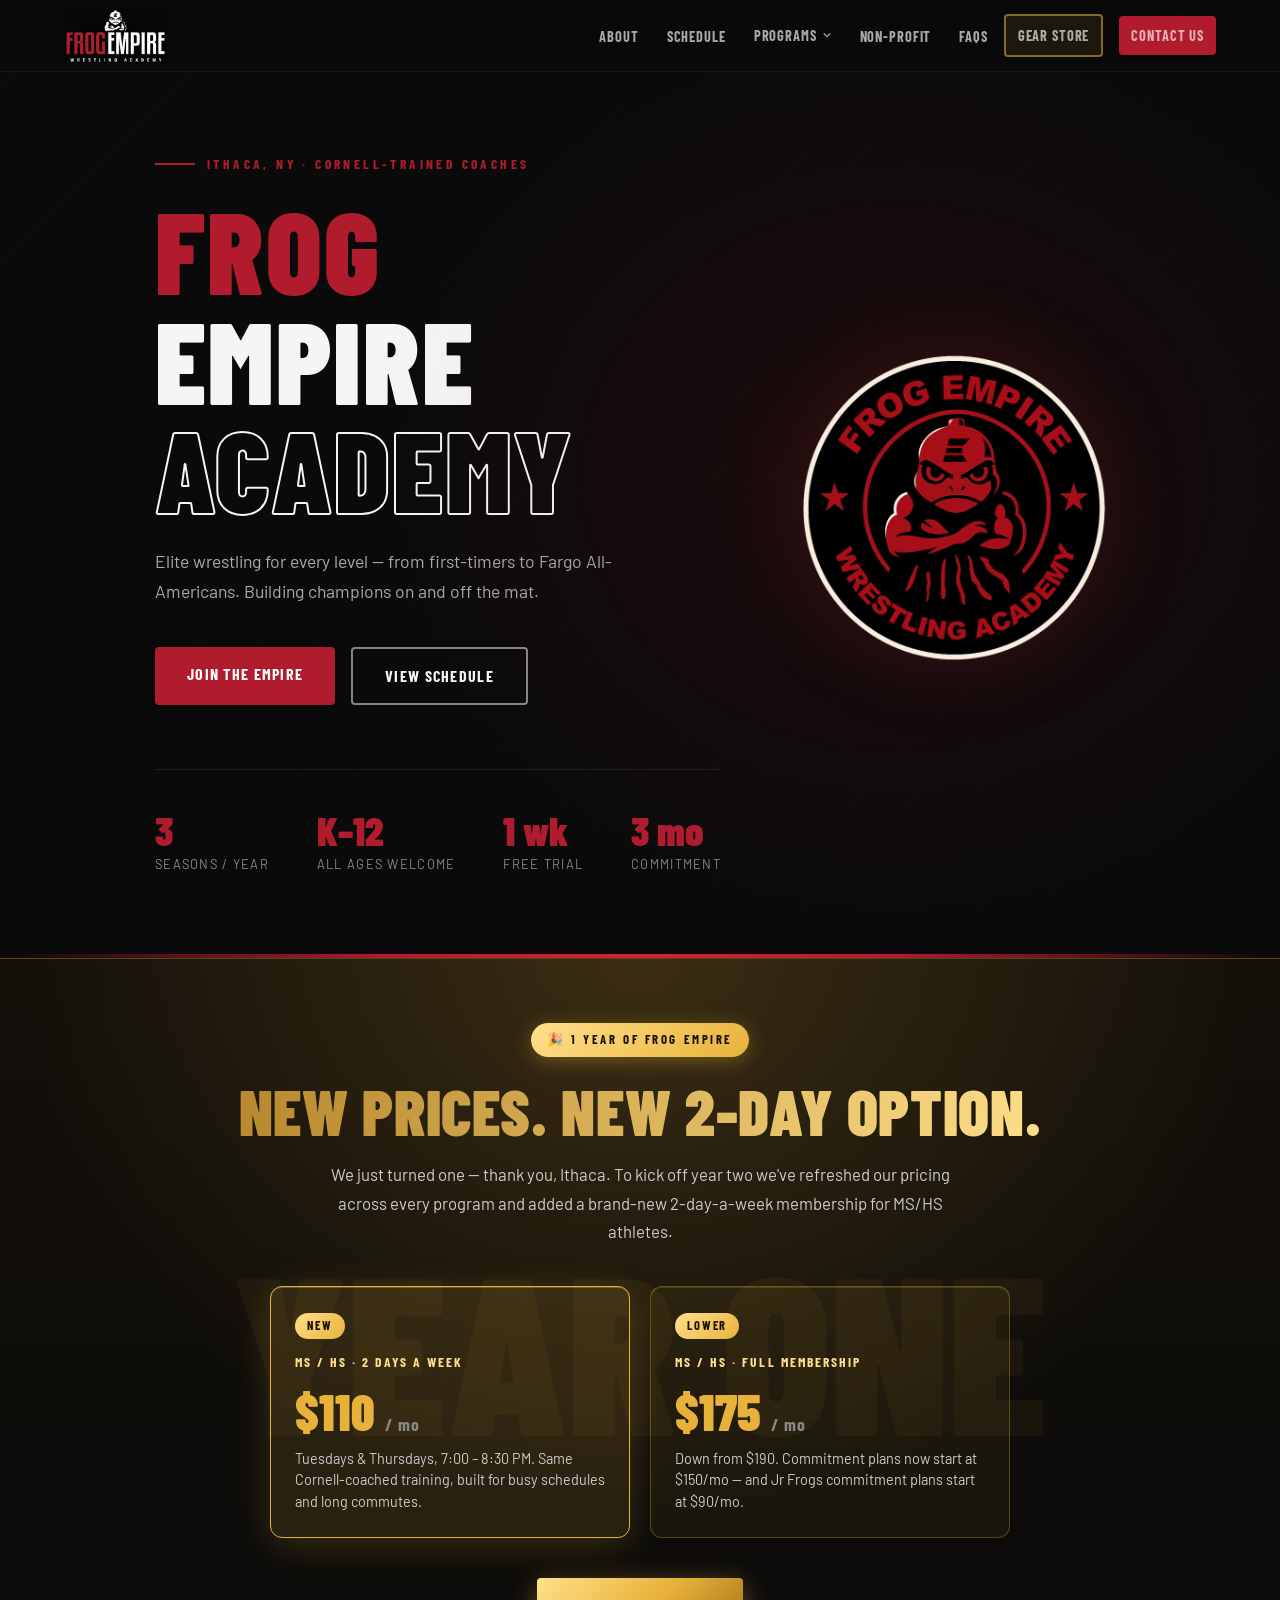
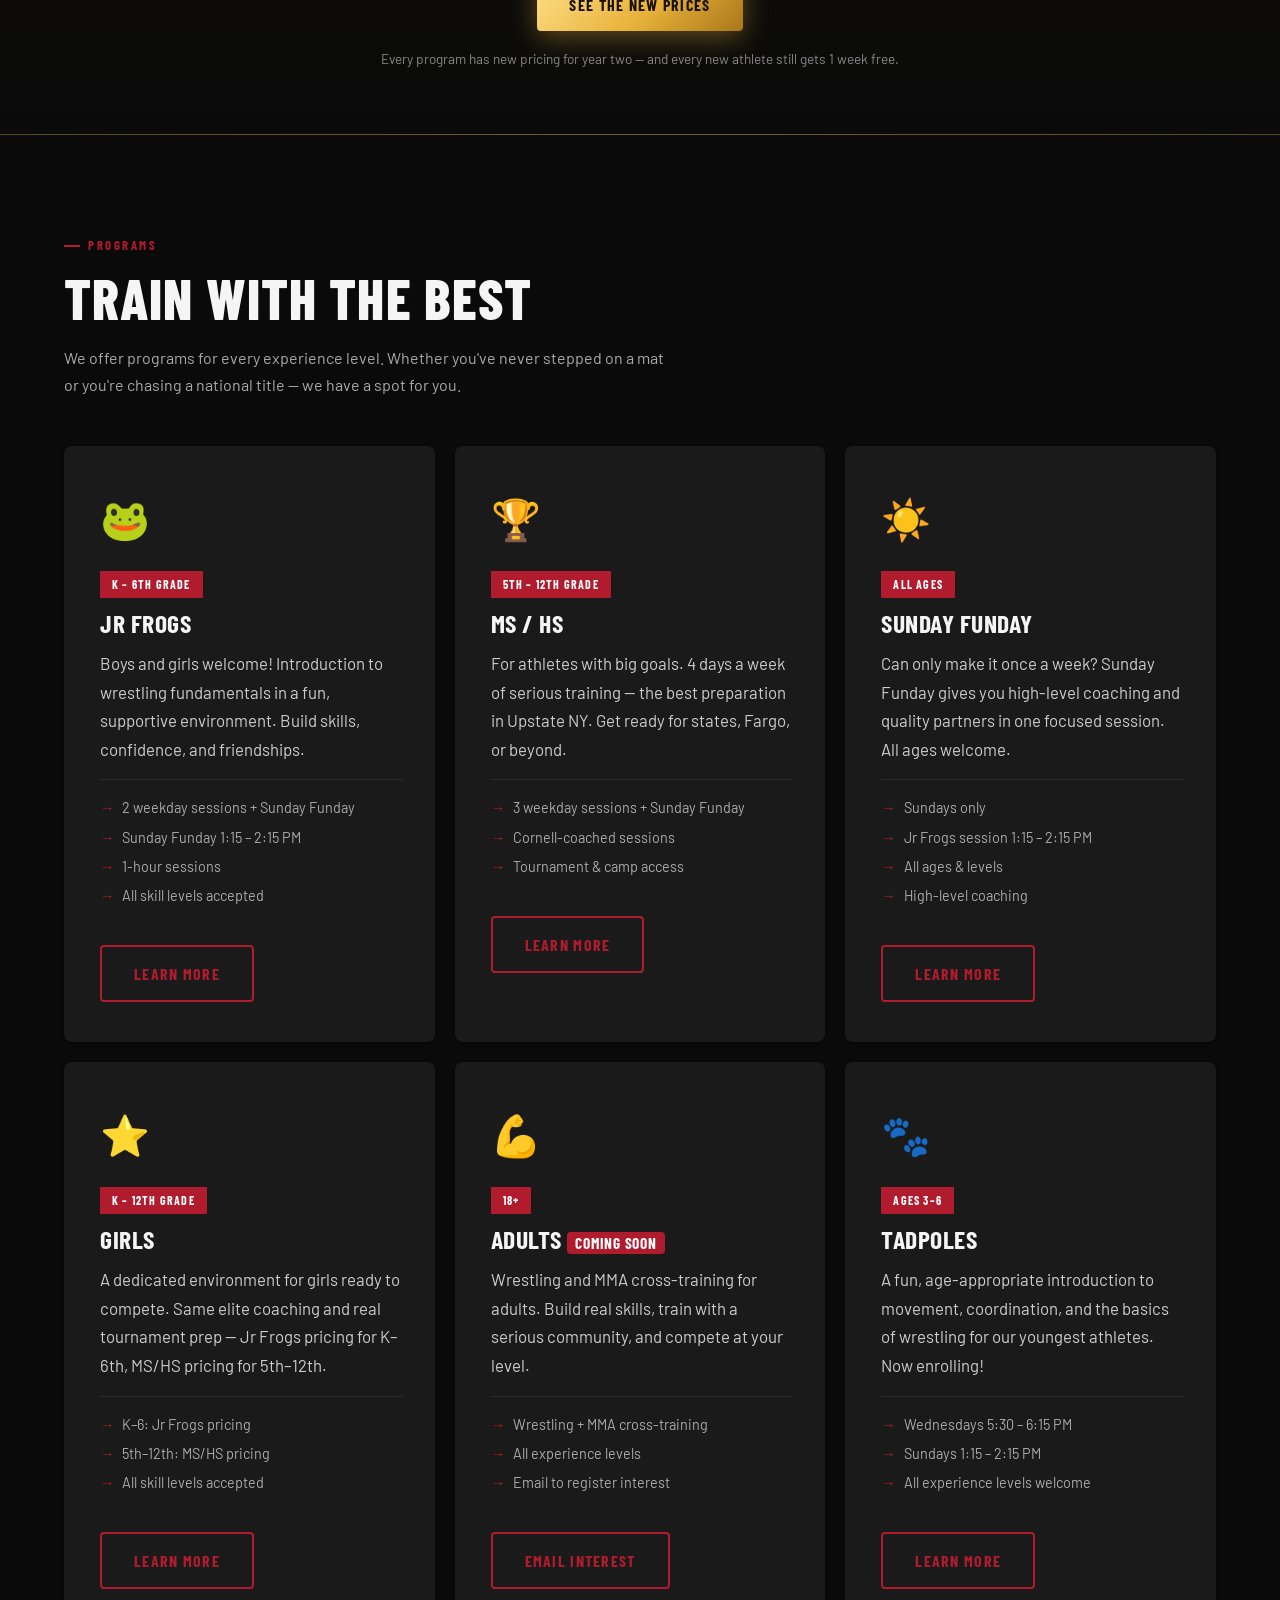
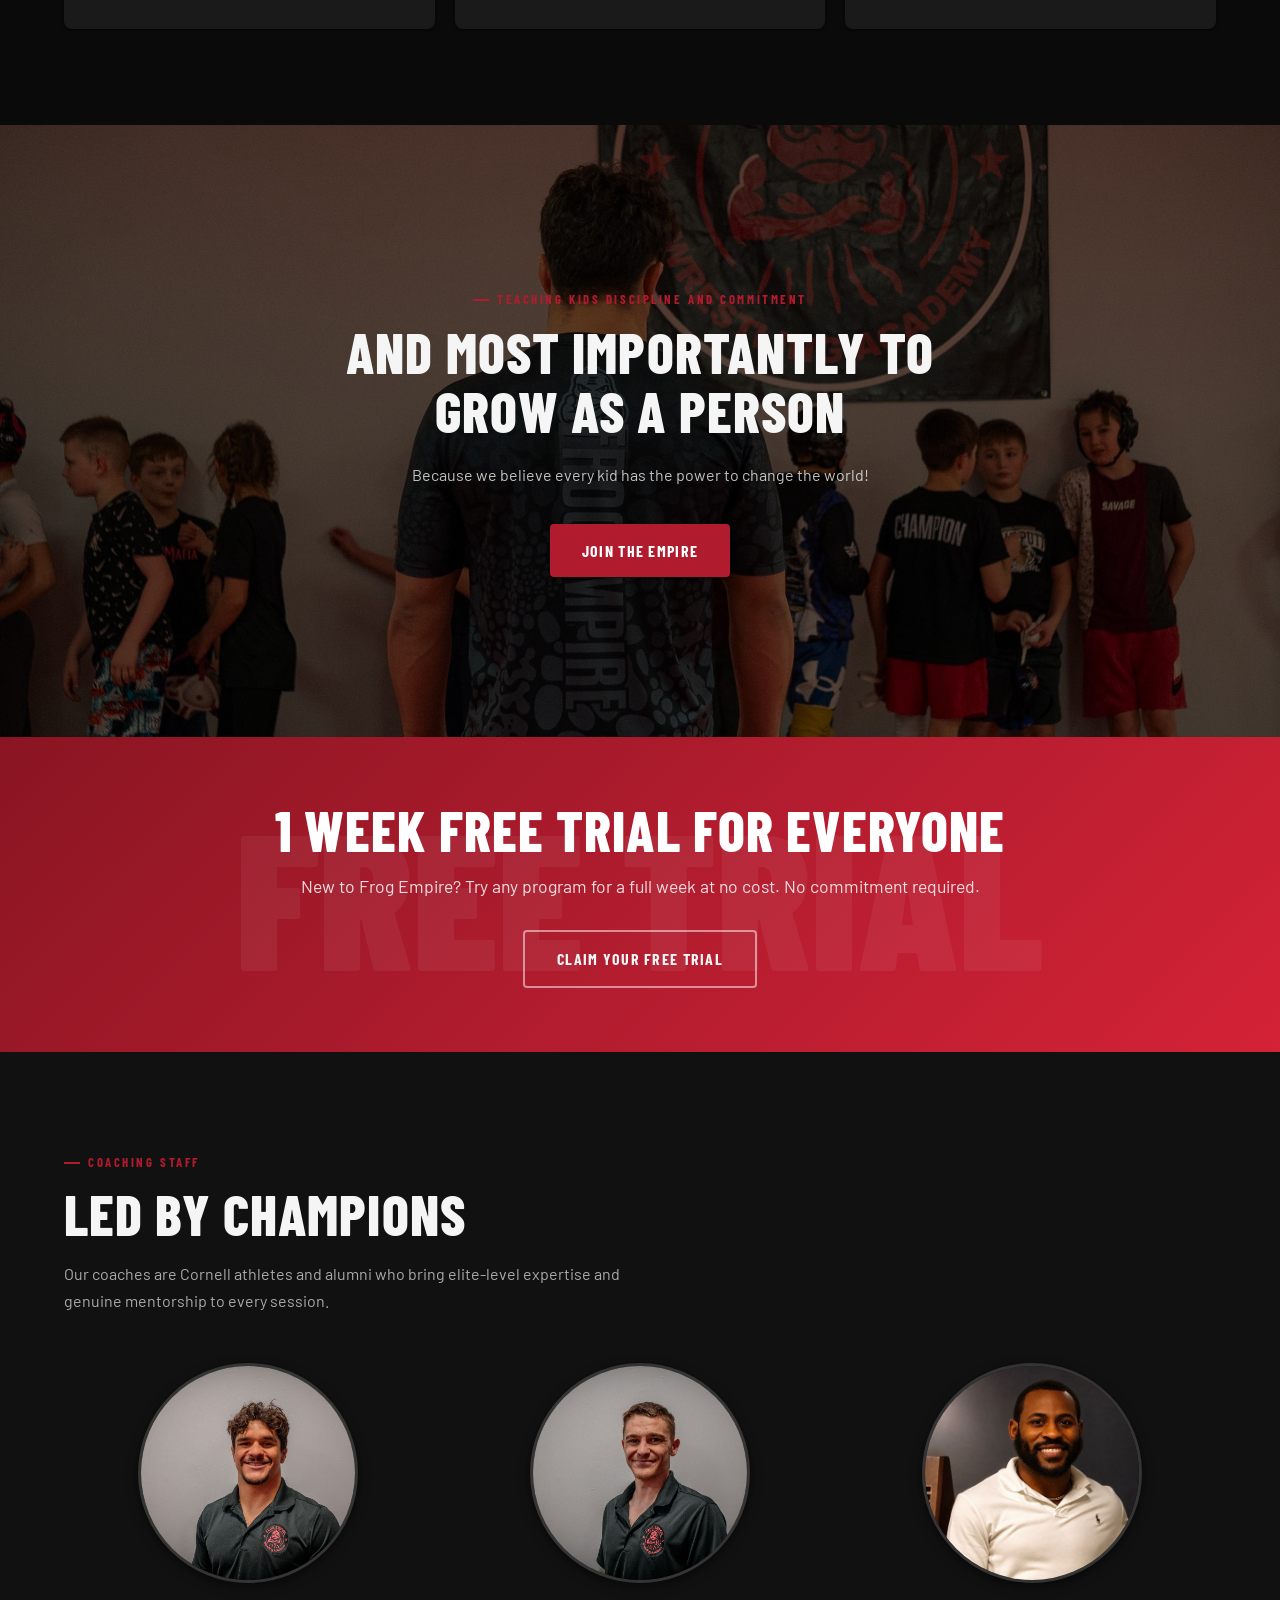
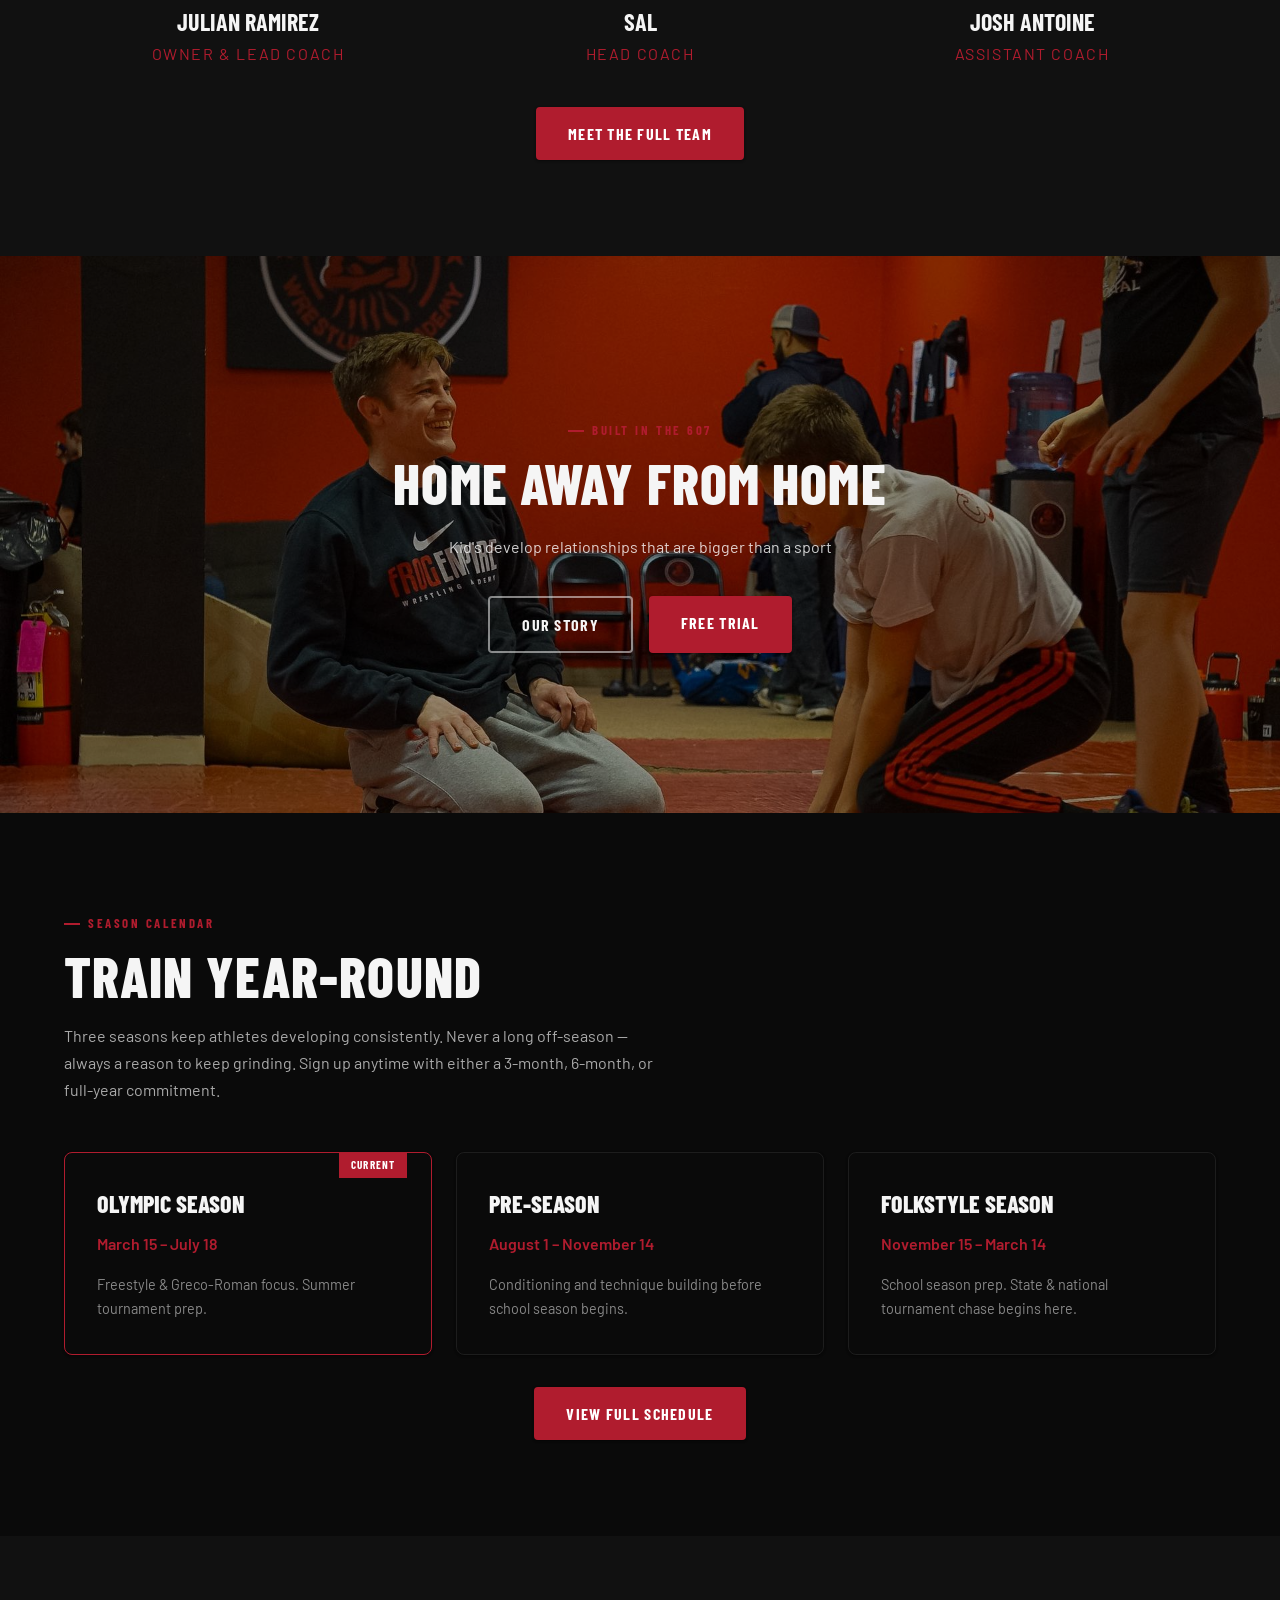
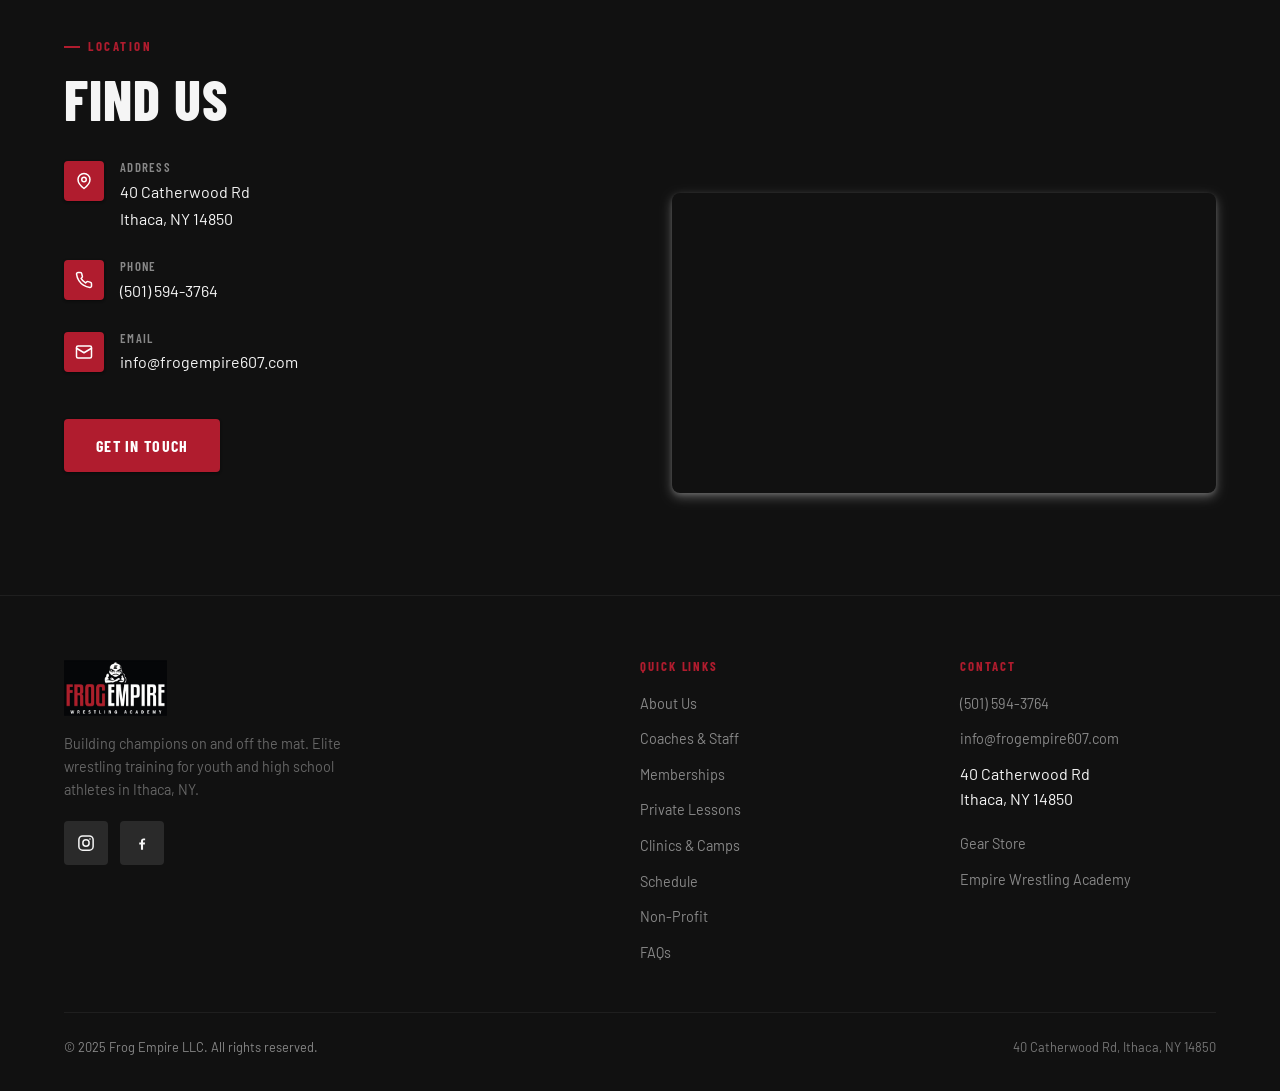
==== commit 3ffc33ba: "Recast home promo as 1-year anniversary + new 2-day option The gold home-page section now celebrates" ====
--- a/index.html
+++ b/index.html
@@ -221,30 +221,30 @@
 
 <div class="stripe"></div>
 
-<!-- ===== 1-YEAR MEMBERSHIP PROMO ===== -->
-<section class="year-promo" aria-labelledby="yearPromoTitle">
-  <div class="container year-promo-inner">
-    <p class="year-promo-eyebrow">🏆 Best Value of the Year</p>
-    <h2 class="year-promo-title" id="yearPromoTitle">Go All In — Save Up to $600</h2>
-    <p class="year-promo-sub">Pay for a full year upfront and train every season without paying a monthly bill again. Same elite coaching, one price, twelve months of the Empire.</p>
-
-    <div class="year-promo-cards">
-      <div class="year-promo-card fade-up">
-        <div class="year-promo-plan">Jr Frogs · K–6th</div>
-        <div class="year-promo-price">$900 <span>/ year</span></div>
-        <p class="year-promo-compare">vs $1,320 paid month to month</p>
-        <span class="year-promo-save">Save $420</span>
-      </div>
-      <div class="year-promo-card fade-up">
-        <div class="year-promo-plan">MS / HS · 5th–12th</div>
-        <div class="year-promo-price">$1,500 <span>/ year</span></div>
-        <p class="year-promo-compare">vs $2,100 paid month to month</p>
-        <span class="year-promo-save">Save $600</span>
-      </div>
-    </div>
-
-    <a href="memberships.html" class="btn btn-gold">See Year Memberships</a>
-    <p class="year-promo-fine">Prefer to spread it out? 3-month and 12-month monthly plans are on the memberships page too — and every new athlete still gets 1 week free.</p>
+<!-- ===== 1 YEAR ANNIVERSARY / NEW PRICING PROMO ===== -->
+<section class="anniv-promo" aria-labelledby="annivPromoTitle">
+  <div class="container anniv-promo-inner">
+    <p class="anniv-promo-eyebrow">🎉 1 Year of Frog Empire</p>
+    <h2 class="anniv-promo-title" id="annivPromoTitle">New Prices. New 2-Day Option.</h2>
+    <p class="anniv-promo-sub">We just turned one — thank you, Ithaca. To kick off year two we've refreshed our pricing across every program and added a brand-new 2-day-a-week membership for MS/HS athletes.</p>
+
+    <div class="anniv-promo-cards">
+      <div class="anniv-promo-card anniv-promo-card--feature fade-up">
+        <span class="anniv-promo-tag">New</span>
+        <div class="anniv-promo-plan">MS / HS · 2 Days a Week</div>
+        <div class="anniv-promo-price">$110 <span>/ mo</span></div>
+        <p class="anniv-promo-note">Tuesdays &amp; Thursdays, 7:00 – 8:30 PM. Same Cornell-coached training, built for busy schedules and long commutes.</p>
+      </div>
+      <div class="anniv-promo-card fade-up">
+        <span class="anniv-promo-tag">Lower</span>
+        <div class="anniv-promo-plan">MS / HS · Full Membership</div>
+        <div class="anniv-promo-price">$175 <span>/ mo</span></div>
+        <p class="anniv-promo-note">Down from $190. Commitment plans now start at $150/mo — and Jr Frogs commitment plans start at $90/mo.</p>
+      </div>
+    </div>
+
+    <a href="memberships.html" class="btn btn-gold">See the New Prices</a>
+    <p class="anniv-promo-fine">Every program has new pricing for year two — and every new athlete still gets 1 week free.</p>
   </div>
 </section>
 
@@ -336,7 +336,7 @@
         <p>A fun, age-appropriate introduction to movement, coordination, and the basics of wrestling for our youngest athletes. Now enrolling!</p>
         <div class="program-details">
           <div class="program-detail">Wednesdays 5:30 – 6:15 PM</div>
-          <div class="program-detail">Sundays 1:15 – 2:00 PM</div>
+          <div class="program-detail">Sundays 1:15 – 2:15 PM</div>
           <div class="program-detail">All experience levels welcome</div>
         </div>
         <a href="memberships.html#tadpoles" class="btn btn-red-outline">Learn More</a>
--- a/css/style.css
+++ b/css/style.css
@@ -2101,9 +2101,9 @@
 }
 
 /* ===============================
-   YEAR MEMBERSHIP PROMO (gold)
-   =============================== */
-.year-promo {
+   1 YEAR ANNIVERSARY PROMO (gold)
+   =============================== */
+.anniv-promo {
   --gold: #e8b23a;
   --gold-light: #ffe08a;
   --gold-deep: #a9761a;
@@ -2118,8 +2118,8 @@
   border-bottom: 1px solid rgba(232,178,58,0.35);
 }
 /* Oversized ghost word behind the content, matching .trial-banner */
-.year-promo::before {
-  content: '1 YEAR';
+.anniv-promo::before {
+  content: 'YEAR ONE';
   position: absolute;
   top: 50%; left: 50%;
   transform: translate(-50%, -50%);
@@ -2131,8 +2131,8 @@
   white-space: nowrap;
   pointer-events: none;
 }
-.year-promo-inner { position: relative; z-index: 1; }
-.year-promo-eyebrow {
+.anniv-promo-inner { position: relative; z-index: 1; }
+.anniv-promo-eyebrow {
   display: inline-block;
   font-family: var(--font-display);
   font-size: 0.8rem;
@@ -2146,7 +2146,7 @@
   box-shadow: 0 4px 20px rgba(232,178,58,0.35);
   margin-bottom: var(--space-5);
 }
-.year-promo-title {
+.anniv-promo-title {
   font-family: var(--font-display);
   font-weight: 900;
   font-size: clamp(2.2rem, 6vw, 4rem);
@@ -2164,29 +2164,30 @@
   0%   { background-position: 120% 0; }
   100% { background-position: -120% 0; }
 }
-.year-promo-sub {
+.anniv-promo-sub {
   color: var(--text-secondary);
   font-size: 1.05rem;
   max-width: 620px;
   margin: var(--space-4) auto 0;
 }
-.year-promo-cards {
+.anniv-promo-cards {
   display: flex;
   justify-content: center;
   flex-wrap: wrap;
   gap: var(--space-5);
   margin: var(--space-10) 0;
 }
-.year-promo-card {
-  flex: 1 1 260px;
-  max-width: 320px;
+.anniv-promo-card {
+  flex: 1 1 280px;
+  max-width: 360px;
+  text-align: left;
   background: rgba(232,178,58,0.06);
   border: 1px solid rgba(232,178,58,0.3);
   border-radius: var(--radius-lg);
   padding: var(--space-6);
   box-shadow: inset 0 1px 0 rgba(255,224,138,0.15);
 }
-.year-promo-plan {
+.anniv-promo-plan {
   font-family: var(--font-display);
   font-size: 0.85rem;
   font-weight: 700;
@@ -2195,36 +2196,43 @@
   color: var(--gold-light);
   margin-bottom: var(--space-3);
 }
-.year-promo-price {
+.anniv-promo-price {
   font-family: var(--font-display);
   font-size: 3.2rem;
   font-weight: 900;
   line-height: 1;
   color: var(--gold);
 }
-.year-promo-price span {
+.anniv-promo-price span {
   font-size: 1.1rem;
   font-weight: 700;
   color: var(--text-muted);
   letter-spacing: 0.05em;
 }
-.year-promo-compare {
-  font-size: 0.85rem;
-  color: var(--text-muted);
-  margin-top: var(--space-2);
-}
-.year-promo-save {
+.anniv-promo-note {
+  font-size: 0.9rem;
+  line-height: 1.5;
+  color: var(--text-secondary);
+  margin-top: var(--space-3);
+}
+.anniv-promo-tag {
   display: inline-block;
-  margin-top: var(--space-3);
-  font-family: var(--font-display);
-  font-size: 0.9rem;
-  font-weight: 700;
-  letter-spacing: 0.08em;
+  margin-bottom: var(--space-3);
+  font-family: var(--font-display);
+  font-size: 0.78rem;
+  font-weight: 700;
+  letter-spacing: 0.15em;
   text-transform: uppercase;
   color: #1a1206;
   background: linear-gradient(135deg, var(--gold-light) 0%, var(--gold) 100%);
-  padding: 4px 12px;
+  padding: 3px 12px;
   border-radius: var(--radius-full);
+}
+/* The headline offer gets a brighter frame */
+.anniv-promo-card--feature {
+  background: rgba(232,178,58,0.12);
+  border-color: var(--gold);
+  box-shadow: 0 8px 36px rgba(232,178,58,0.2), inset 0 1px 0 rgba(255,224,138,0.25);
 }
 .btn-gold {
   background: linear-gradient(135deg, var(--gold-light) 0%, var(--gold) 55%, var(--gold-deep) 100%);
@@ -2237,16 +2245,16 @@
   box-shadow: 0 10px 36px rgba(232,178,58,0.55);
   color: #1a1206;
 }
-.year-promo-fine {
+.anniv-promo-fine {
   color: var(--text-muted);
   font-size: 0.85rem;
   margin-top: var(--space-4);
 }
 @media (max-width: 600px) {
-  .year-promo::before { font-size: 7rem; }
-  .year-promo-card { max-width: none; }
+  .anniv-promo::before { font-size: 7rem; }
+  .anniv-promo-card { max-width: none; }
 }
 @media (prefers-reduced-motion: reduce) {
-  .year-promo-title { animation: none; background-position: 50% 0; }
+  .anniv-promo-title { animation: none; background-position: 50% 0; }
   .btn-gold:hover { transform: none; }
 }
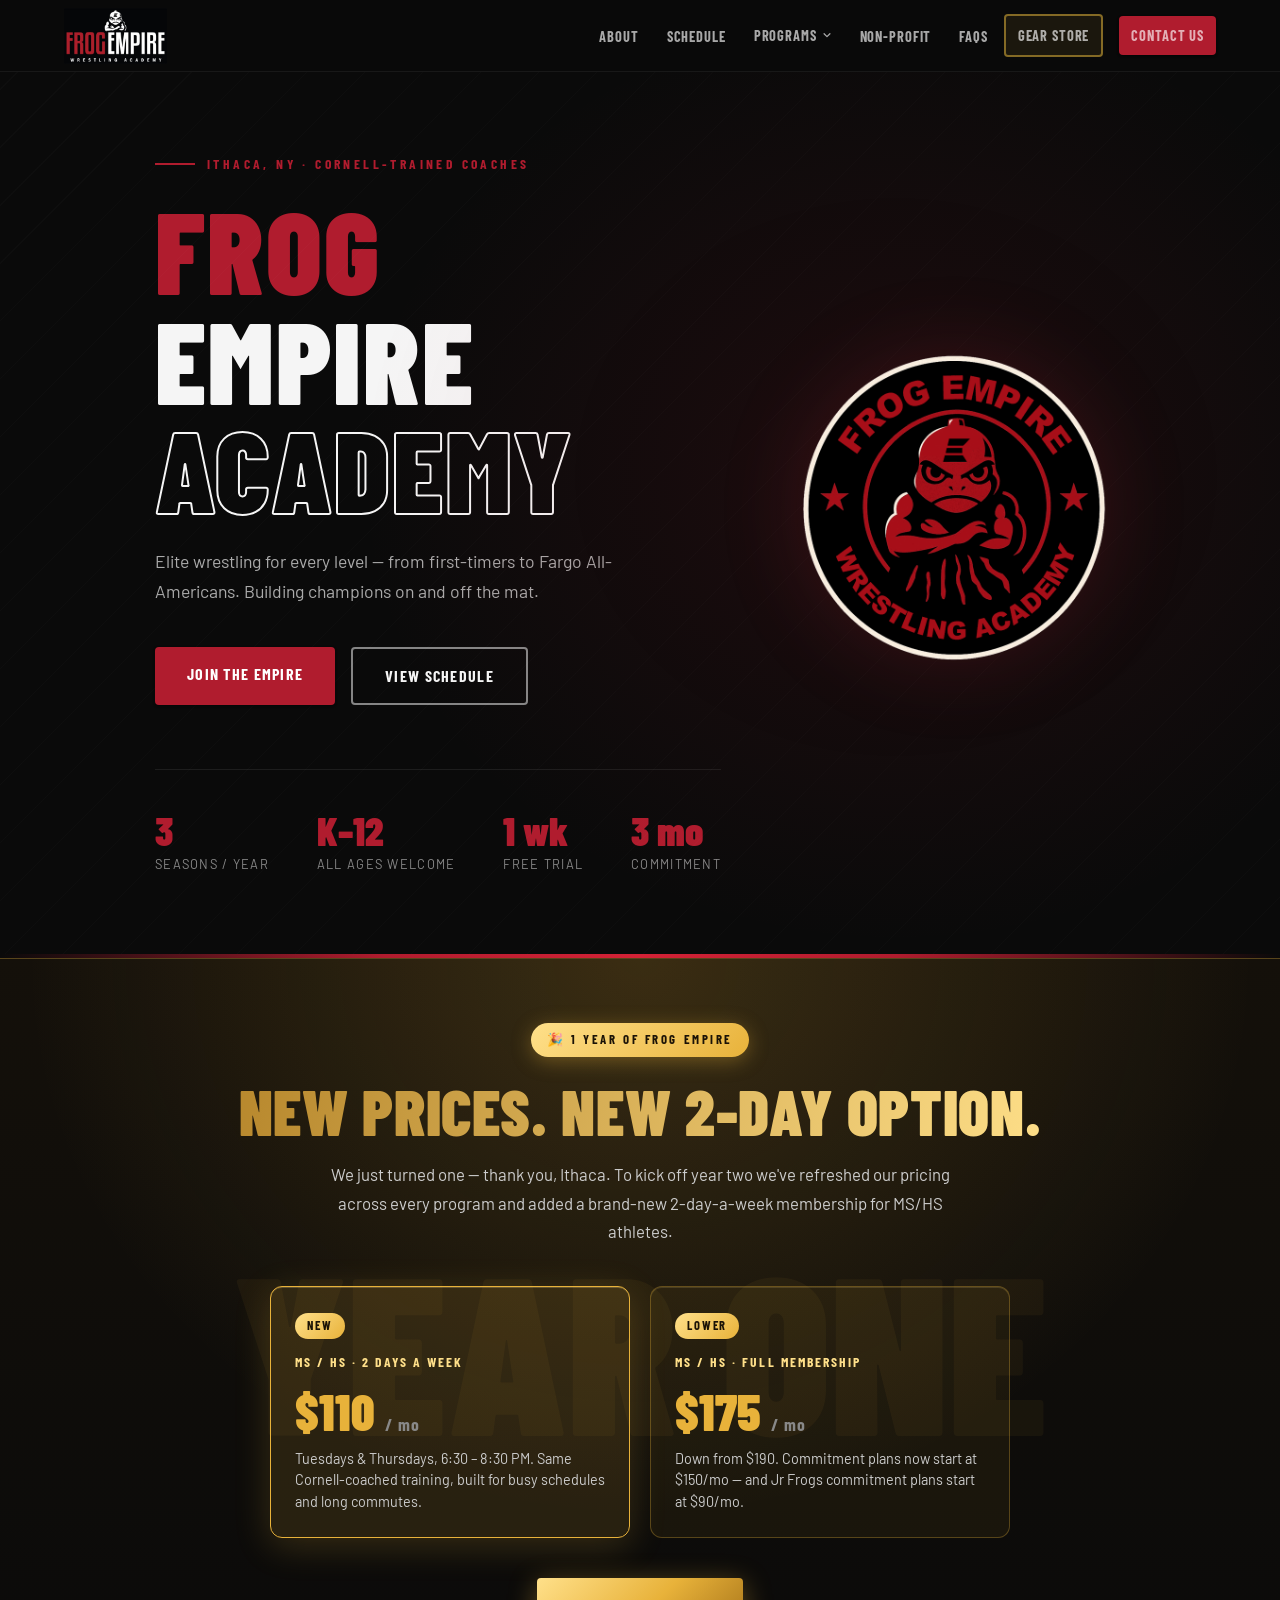
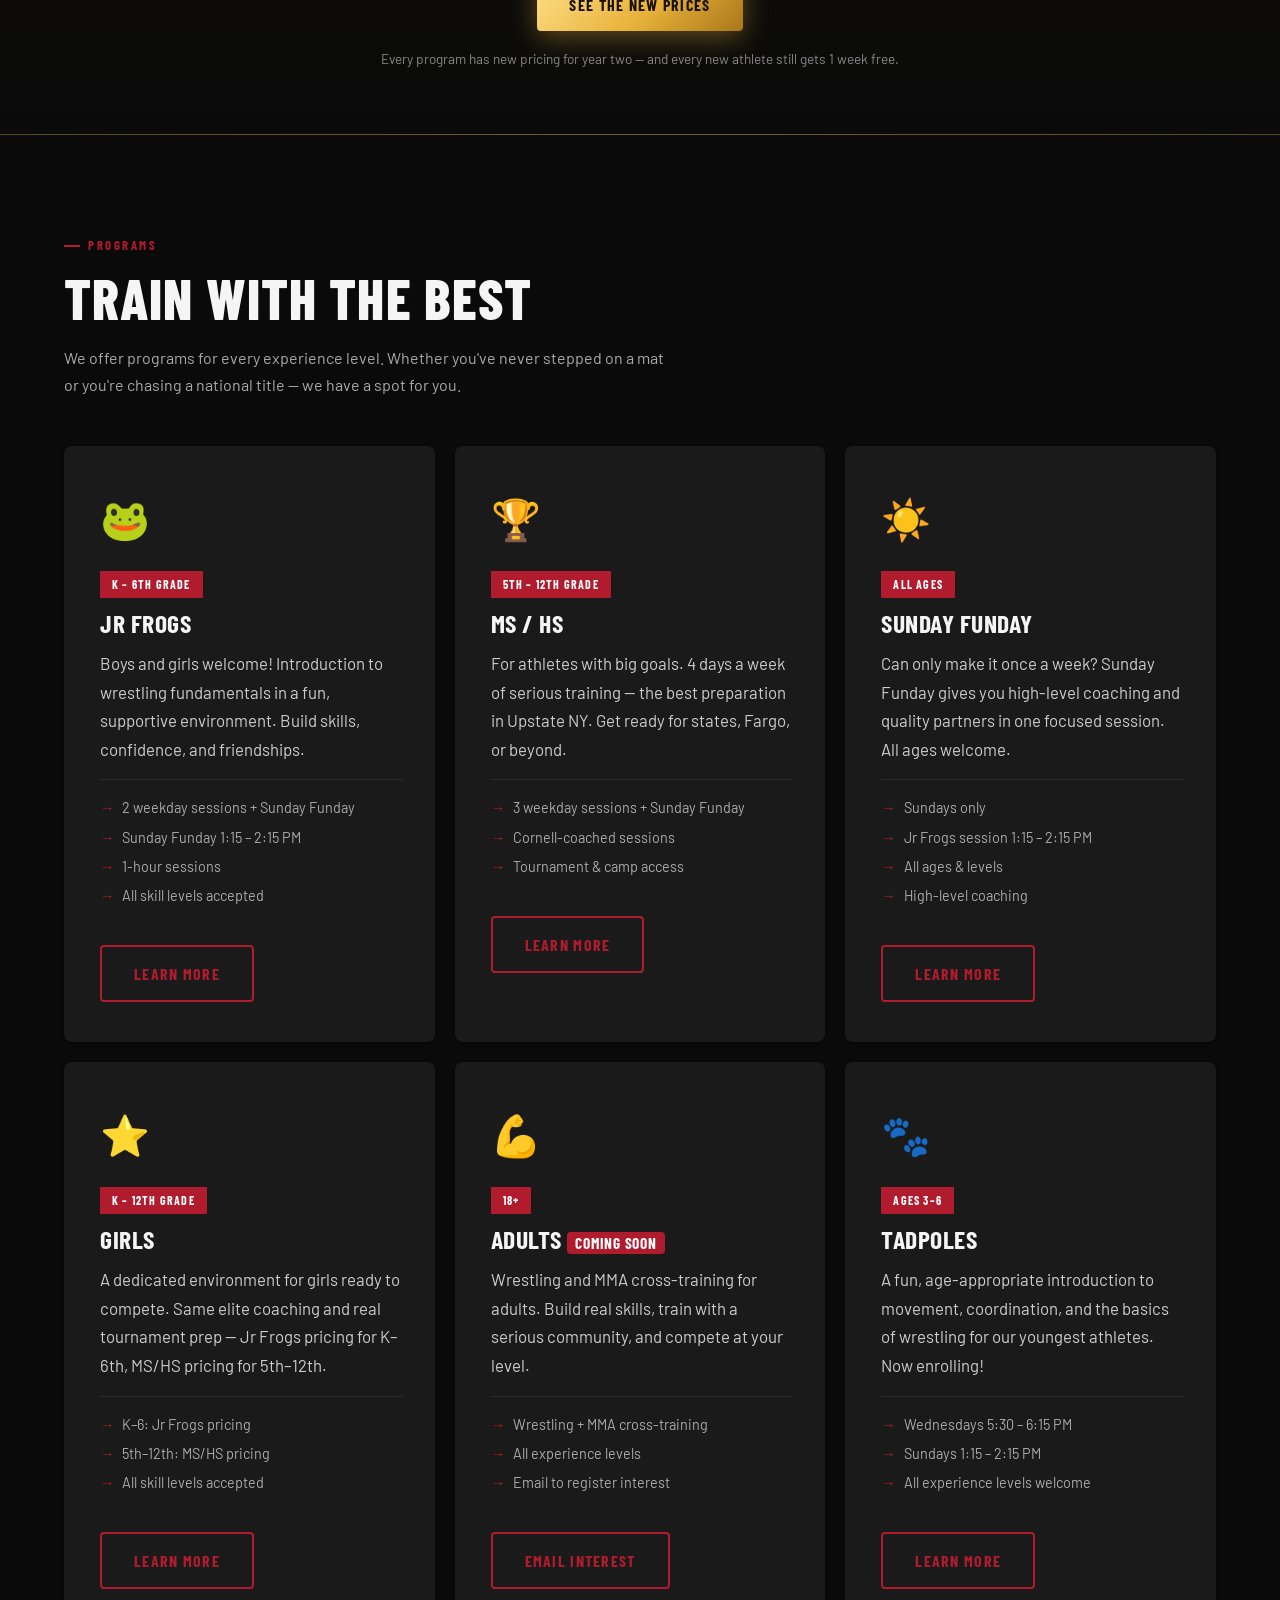
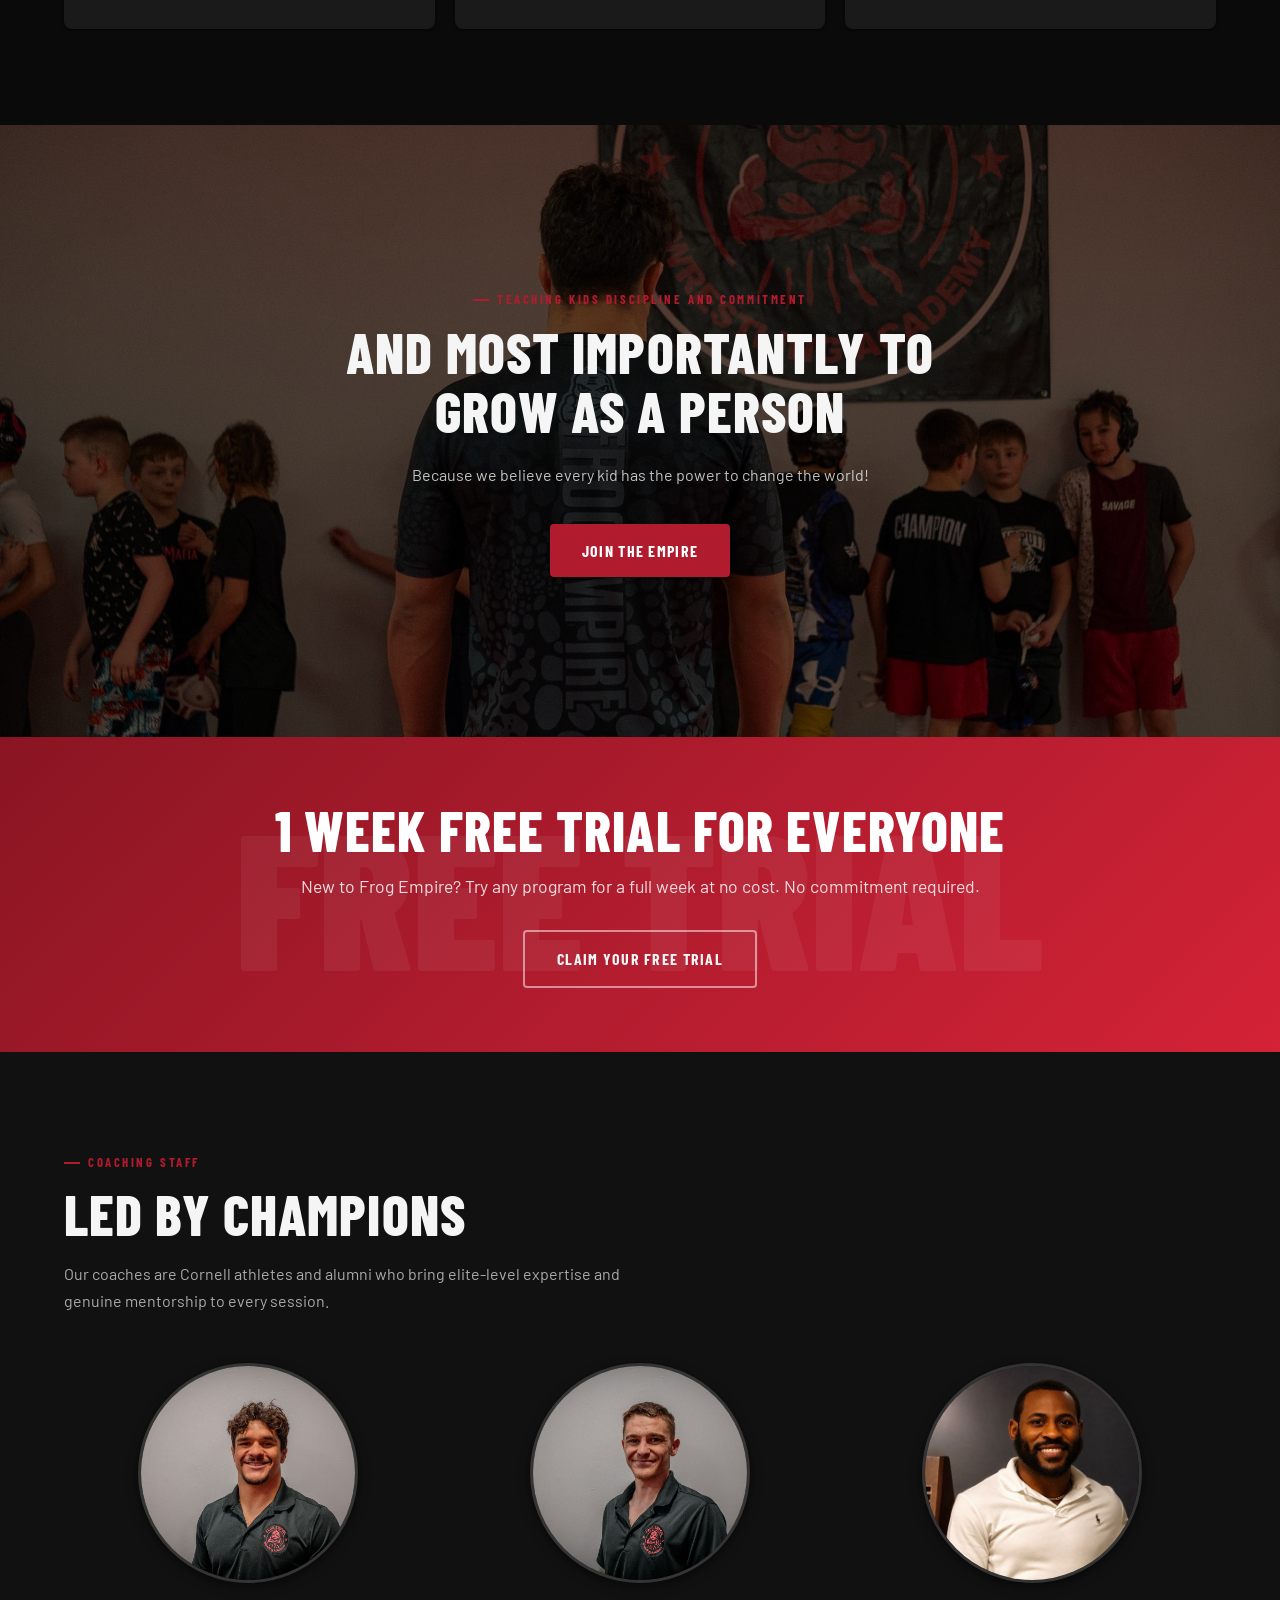
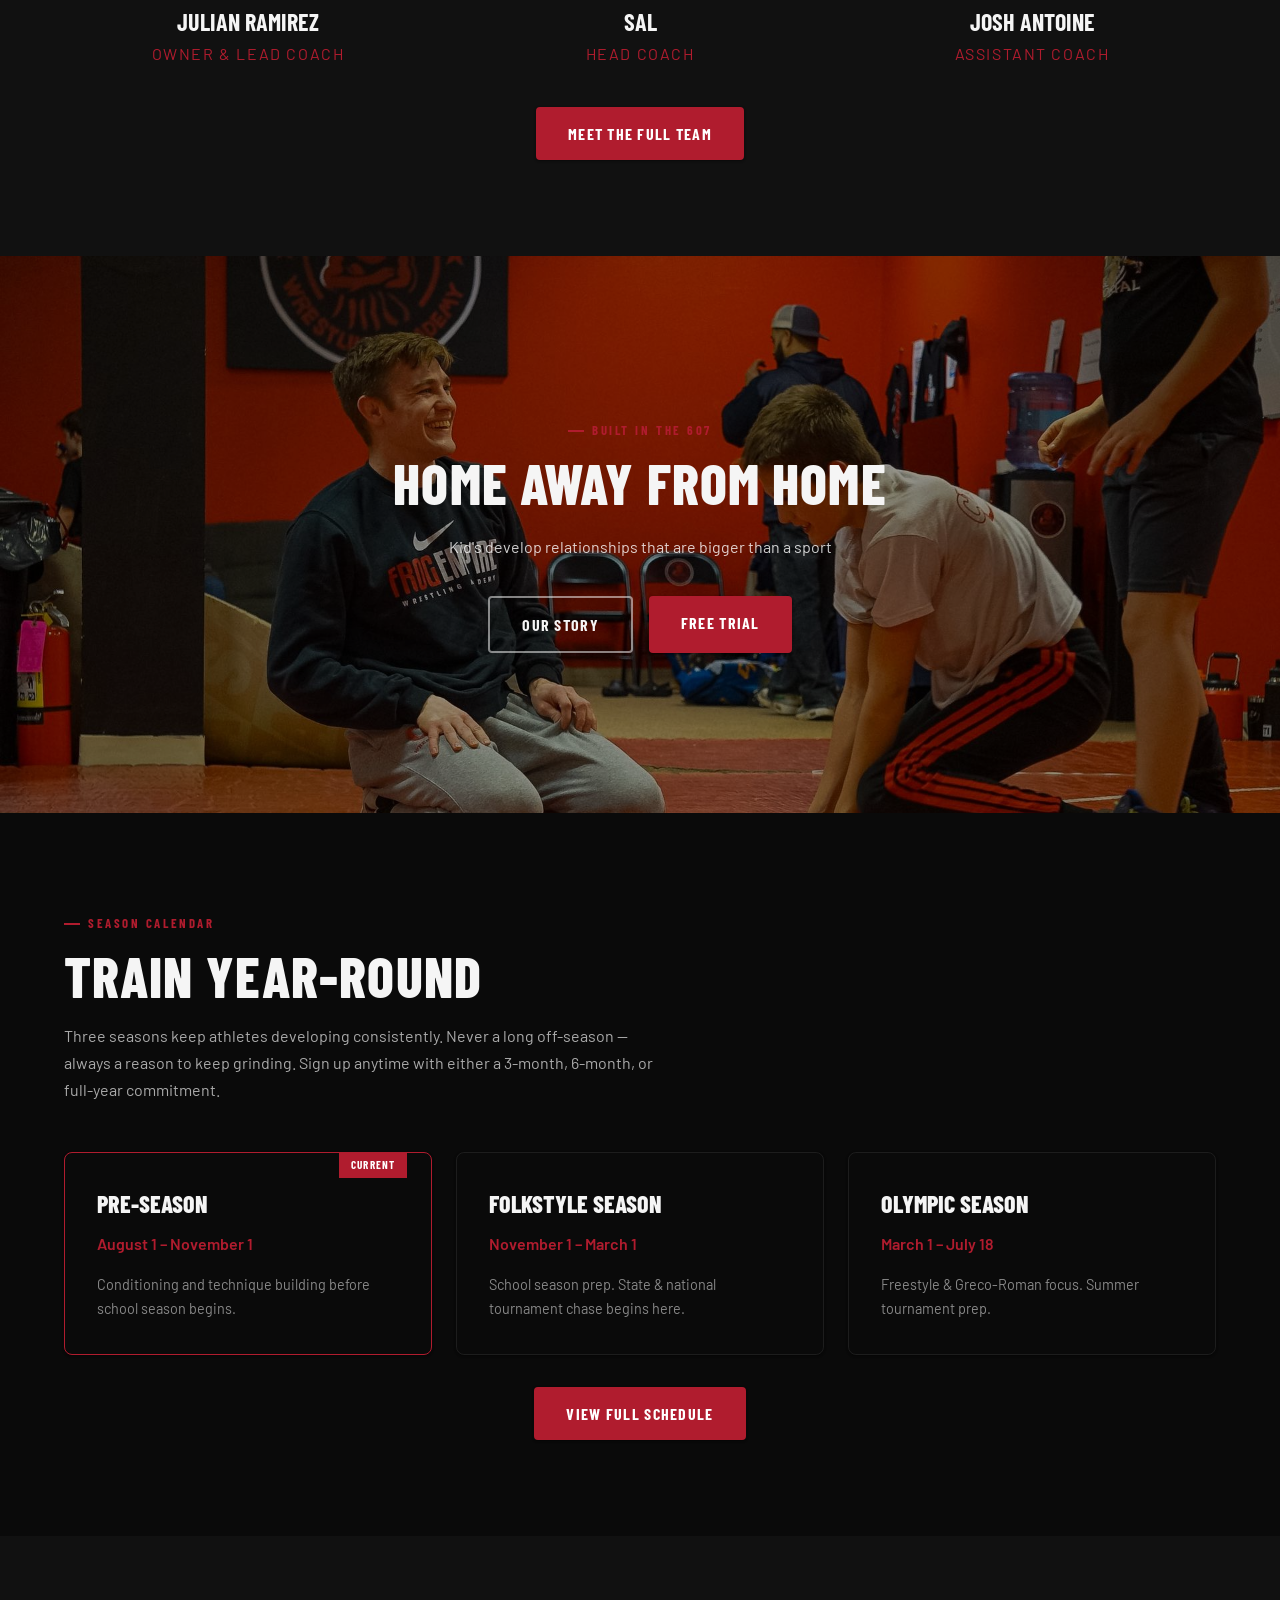
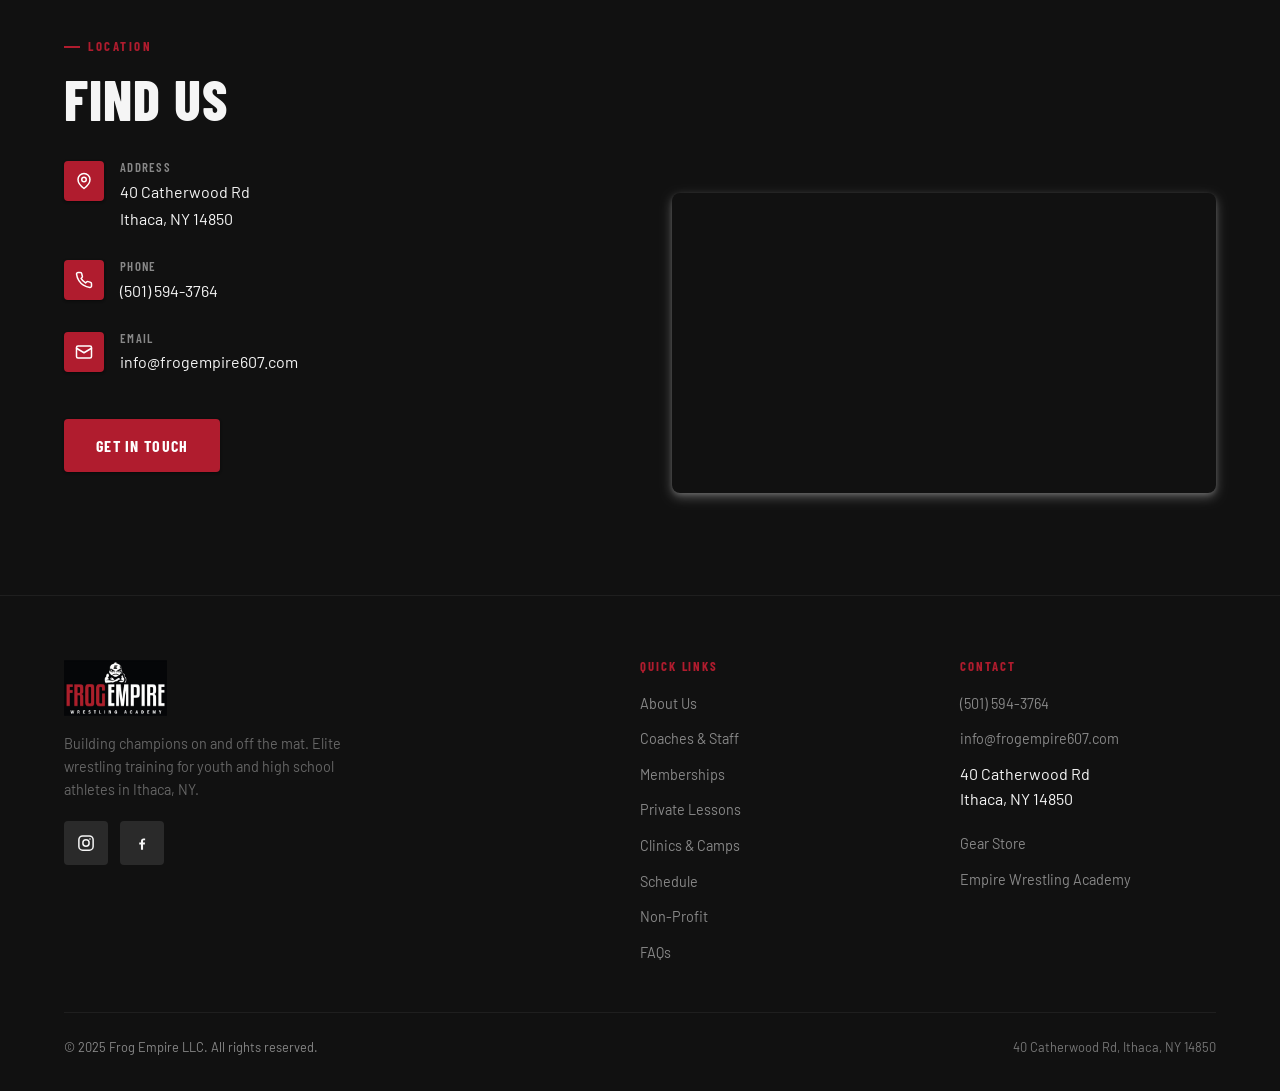
==== commit 6f9d04fd: "Switch current season to Pre-Season and update MS/HS practice times - Pre-Season (Aug 1 - Nov 1) is " ====
--- a/index.html
+++ b/index.html
@@ -65,13 +65,13 @@
         "@type": "OpeningHoursSpecification",
         "dayOfWeek": ["Monday", "Tuesday", "Wednesday", "Thursday"],
         "opens": "16:00",
-        "closes": "20:00"
+        "closes": "20:30"
       },
       {
         "@type": "OpeningHoursSpecification",
         "dayOfWeek": "Sunday",
-        "opens": "09:00",
-        "closes": "12:00"
+        "opens": "13:00",
+        "closes": "14:30"
       }
     ],
     "sport": ["Wrestling", "Freestyle Wrestling", "Greco-Roman Wrestling", "Folkstyle Wrestling"],
@@ -133,11 +133,11 @@
             "name": "Sunday Funday (All Ages)",
             "description": "Open wrestling session for all ages and skill levels every Sunday."
           },
-          "price": "80.00",
+          "price": "75.00",
           "priceCurrency": "USD",
           "priceSpecification": {
             "@type": "UnitPriceSpecification",
-            "price": "80.00",
+            "price": "75.00",
             "priceCurrency": "USD",
             "unitText": "month"
           }
@@ -233,7 +233,7 @@
         <span class="anniv-promo-tag">New</span>
         <div class="anniv-promo-plan">MS / HS · 2 Days a Week</div>
         <div class="anniv-promo-price">$110 <span>/ mo</span></div>
-        <p class="anniv-promo-note">Tuesdays &amp; Thursdays, 7:00 – 8:30 PM. Same Cornell-coached training, built for busy schedules and long commutes.</p>
+        <p class="anniv-promo-note">Tuesdays &amp; Thursdays, 6:30 – 8:30 PM. Same Cornell-coached training, built for busy schedules and long commutes.</p>
       </div>
       <div class="anniv-promo-card fade-up">
         <span class="anniv-promo-tag">Lower</span>
@@ -430,19 +430,19 @@
     <div class="seasons-grid">
       <div class="season-card current fade-up">
         <div class="season-badge">Current</div>
-        <div class="season-name">Olympic Season</div>
-        <div class="season-dates">March 15 – July 18</div>
-        <p style="color:#888; font-size:0.9rem;">Freestyle &amp; Greco-Roman focus. Summer tournament prep.</p>
-      </div>
-      <div class="season-card fade-up">
         <div class="season-name">Pre-Season</div>
-        <div class="season-dates">August 1 – November 14</div>
+        <div class="season-dates">August 1 – November 1</div>
         <p style="color:#888; font-size:0.9rem;">Conditioning and technique building before school season begins.</p>
       </div>
       <div class="season-card fade-up">
         <div class="season-name">Folkstyle Season</div>
-        <div class="season-dates">November 15 – March 14</div>
+        <div class="season-dates">November 1 – March 1</div>
         <p style="color:#888; font-size:0.9rem;">School season prep. State &amp; national tournament chase begins here.</p>
+      </div>
+      <div class="season-card fade-up">
+        <div class="season-name">Olympic Season</div>
+        <div class="season-dates">March 1 – July 18</div>
+        <p style="color:#888; font-size:0.9rem;">Freestyle &amp; Greco-Roman focus. Summer tournament prep.</p>
       </div>
     </div>
     <div style="margin-top:32px; text-align:center;">
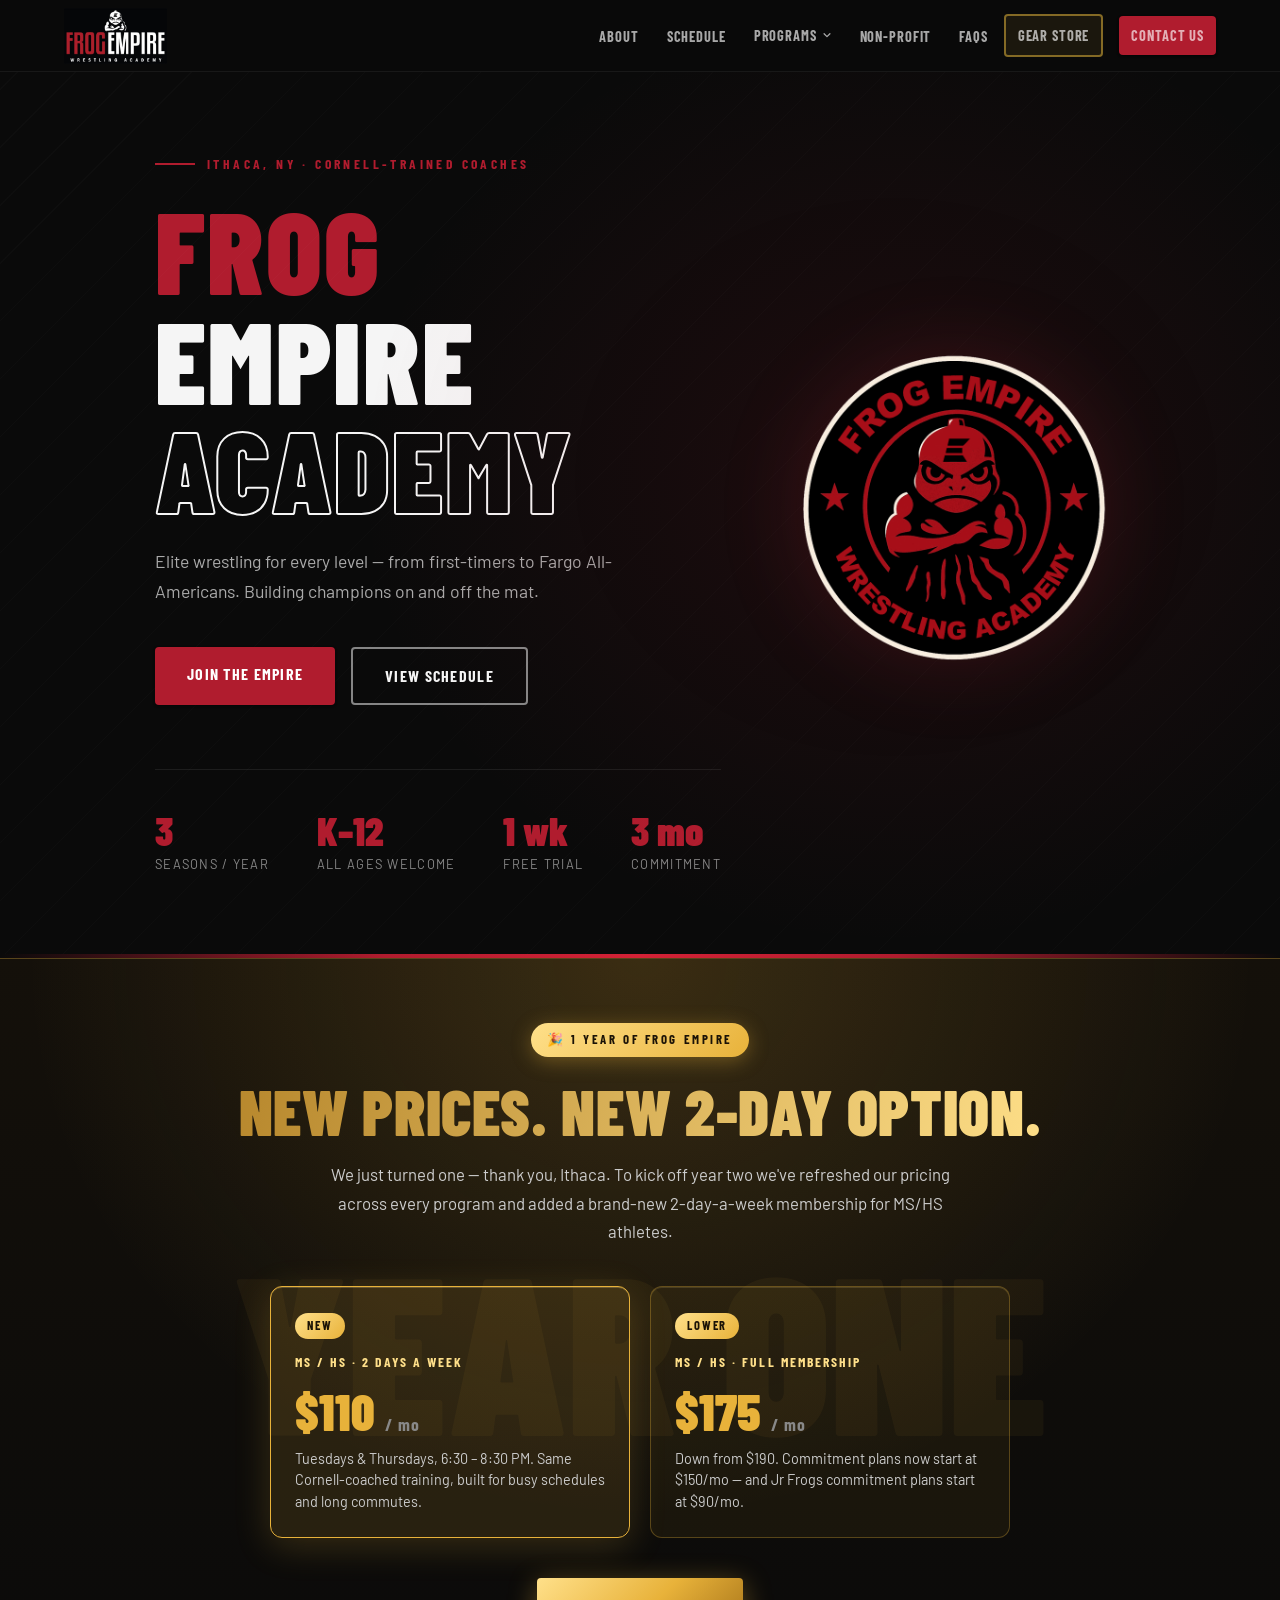
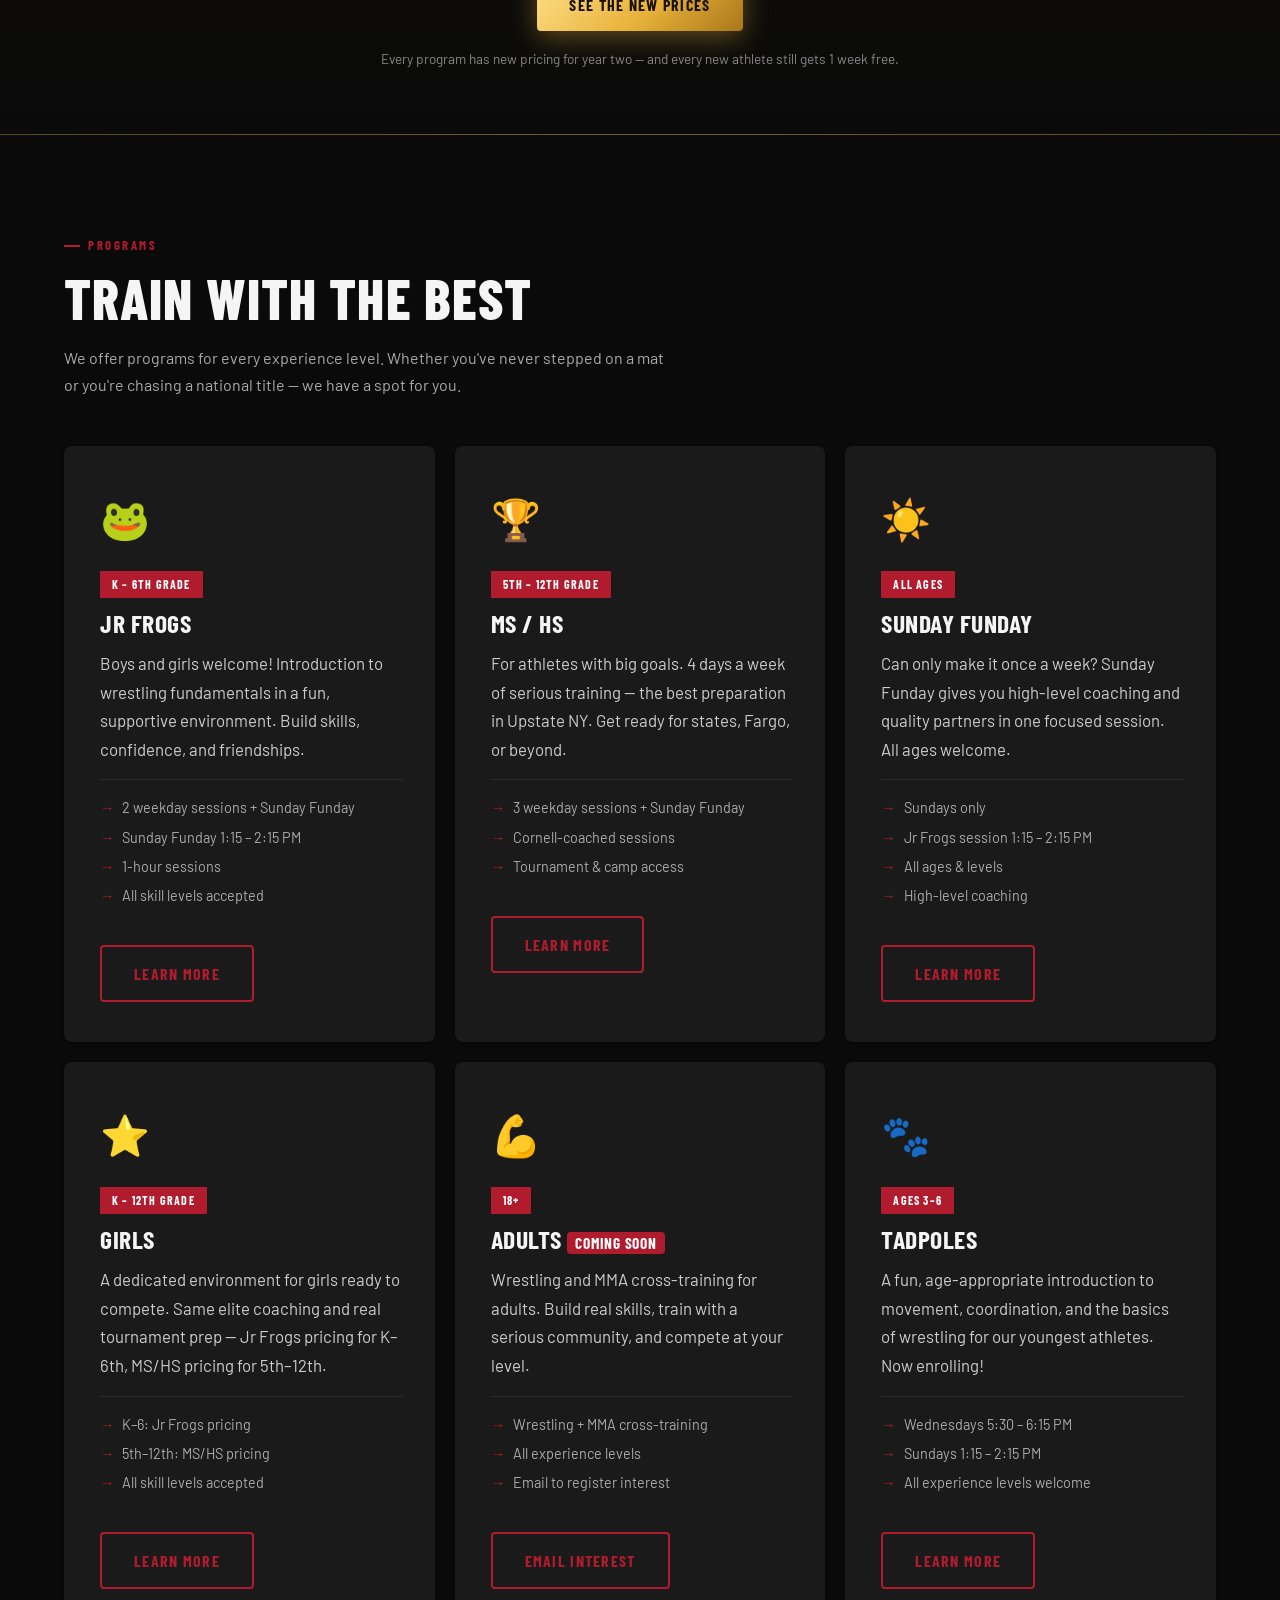
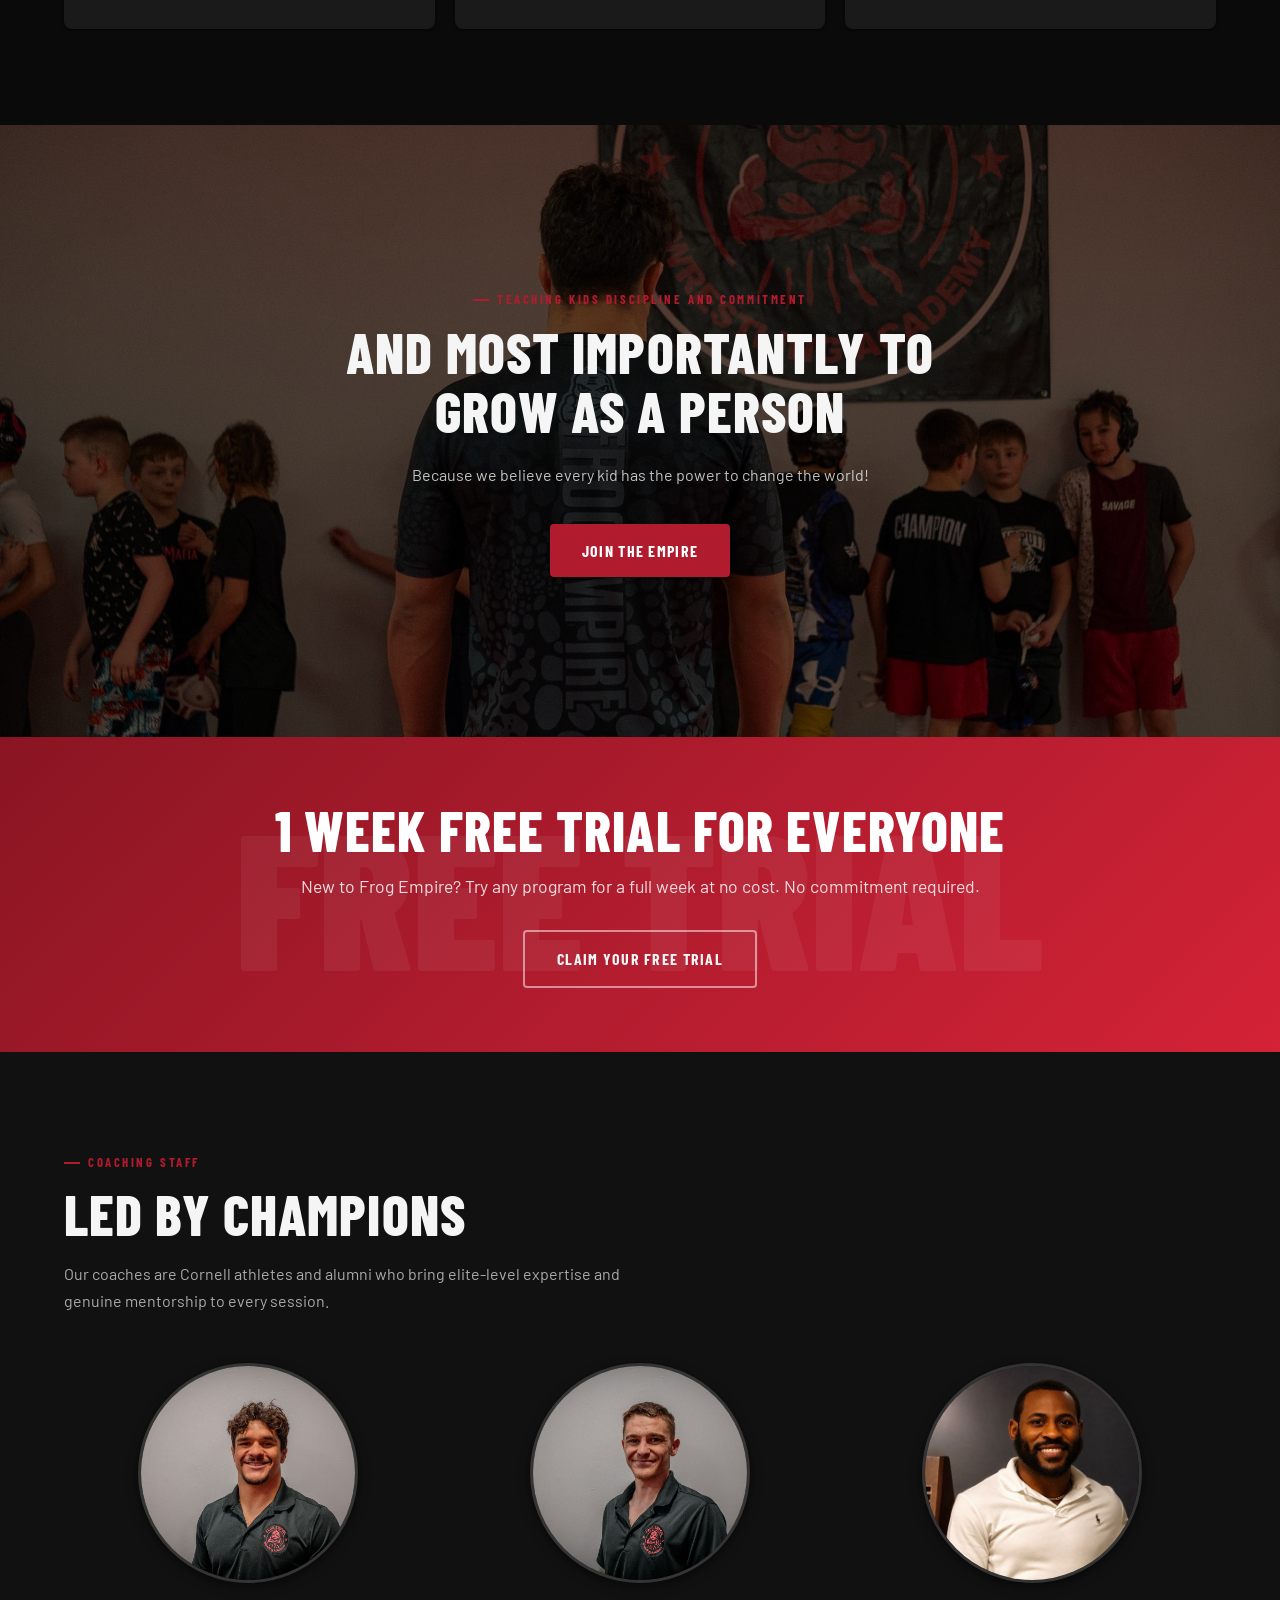
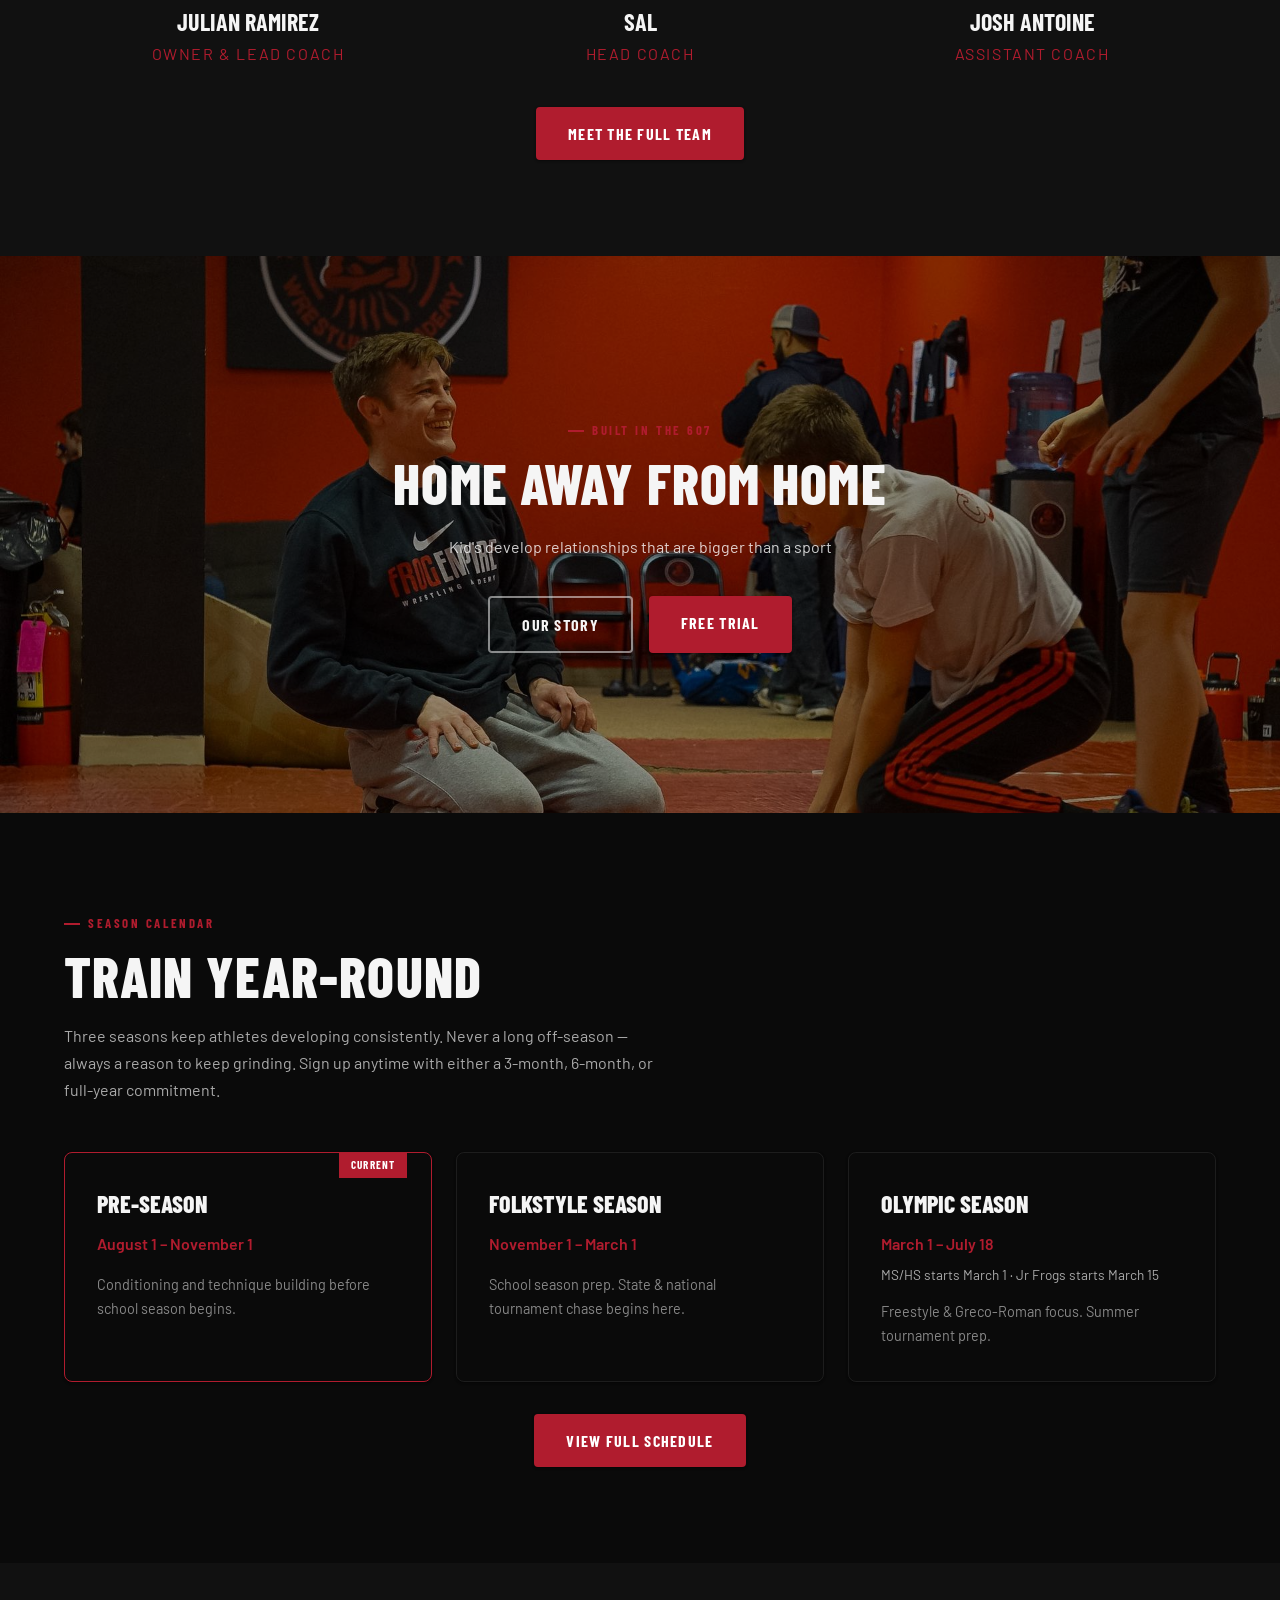
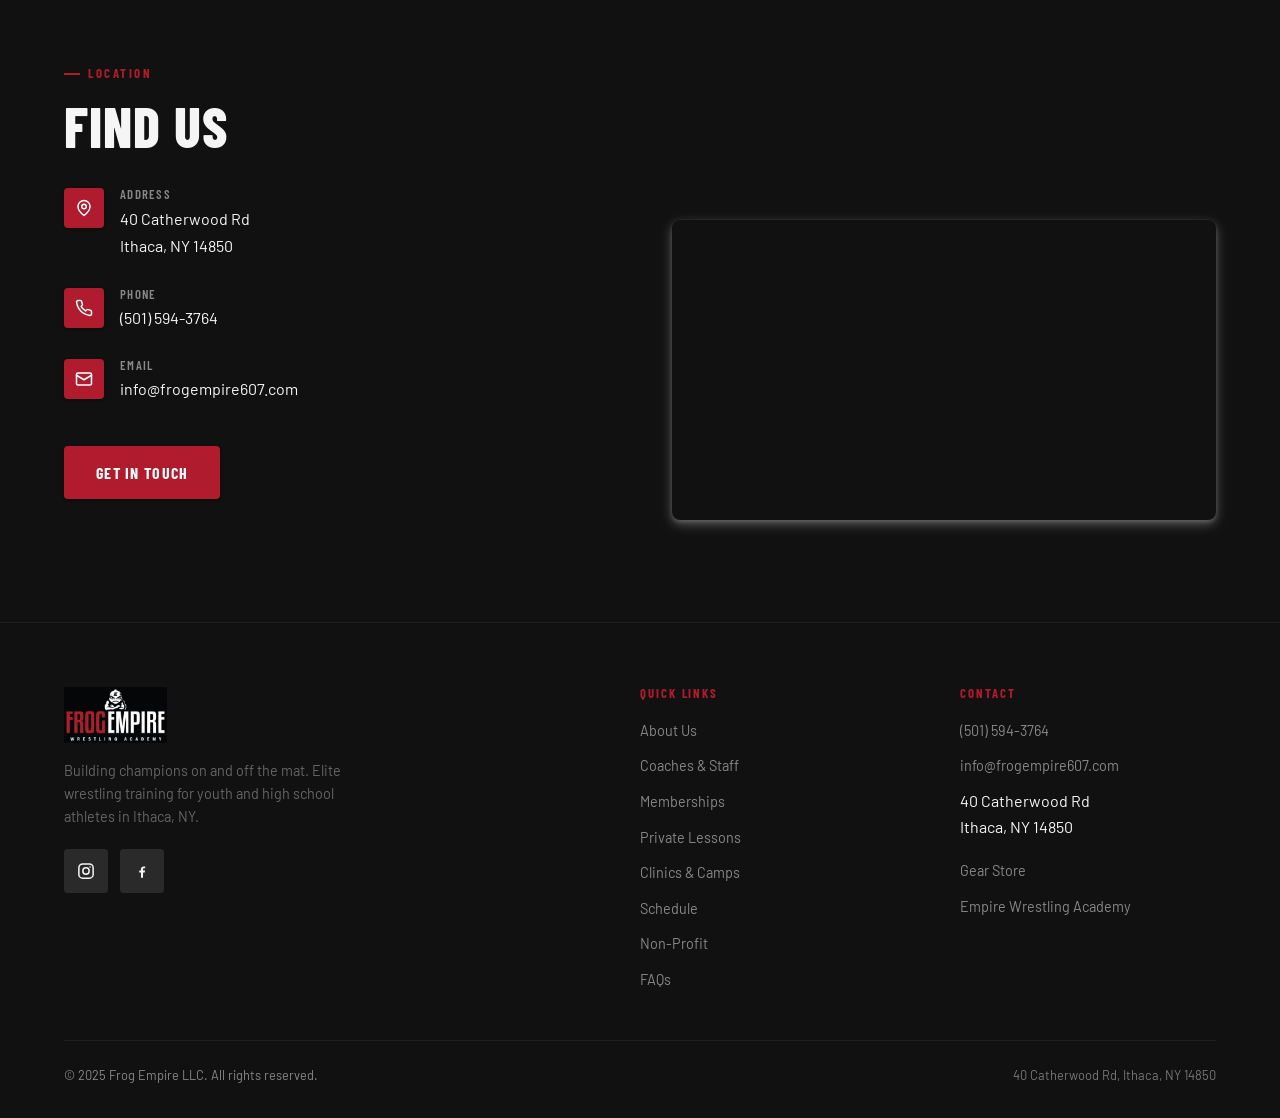
==== commit 80759849: "Split Olympic season start by program MS/HS starts March 1, Jr Frogs March 15. The season card keeps" ====
--- a/index.html
+++ b/index.html
@@ -442,6 +442,7 @@
       <div class="season-card fade-up">
         <div class="season-name">Olympic Season</div>
         <div class="season-dates">March 1 – July 18</div>
+        <p style="color:#aaa; font-size:0.85rem; margin:-10px 0 14px;">MS/HS starts March 1 · Jr Frogs starts March 15</p>
         <p style="color:#888; font-size:0.9rem;">Freestyle &amp; Greco-Roman focus. Summer tournament prep.</p>
       </div>
     </div>
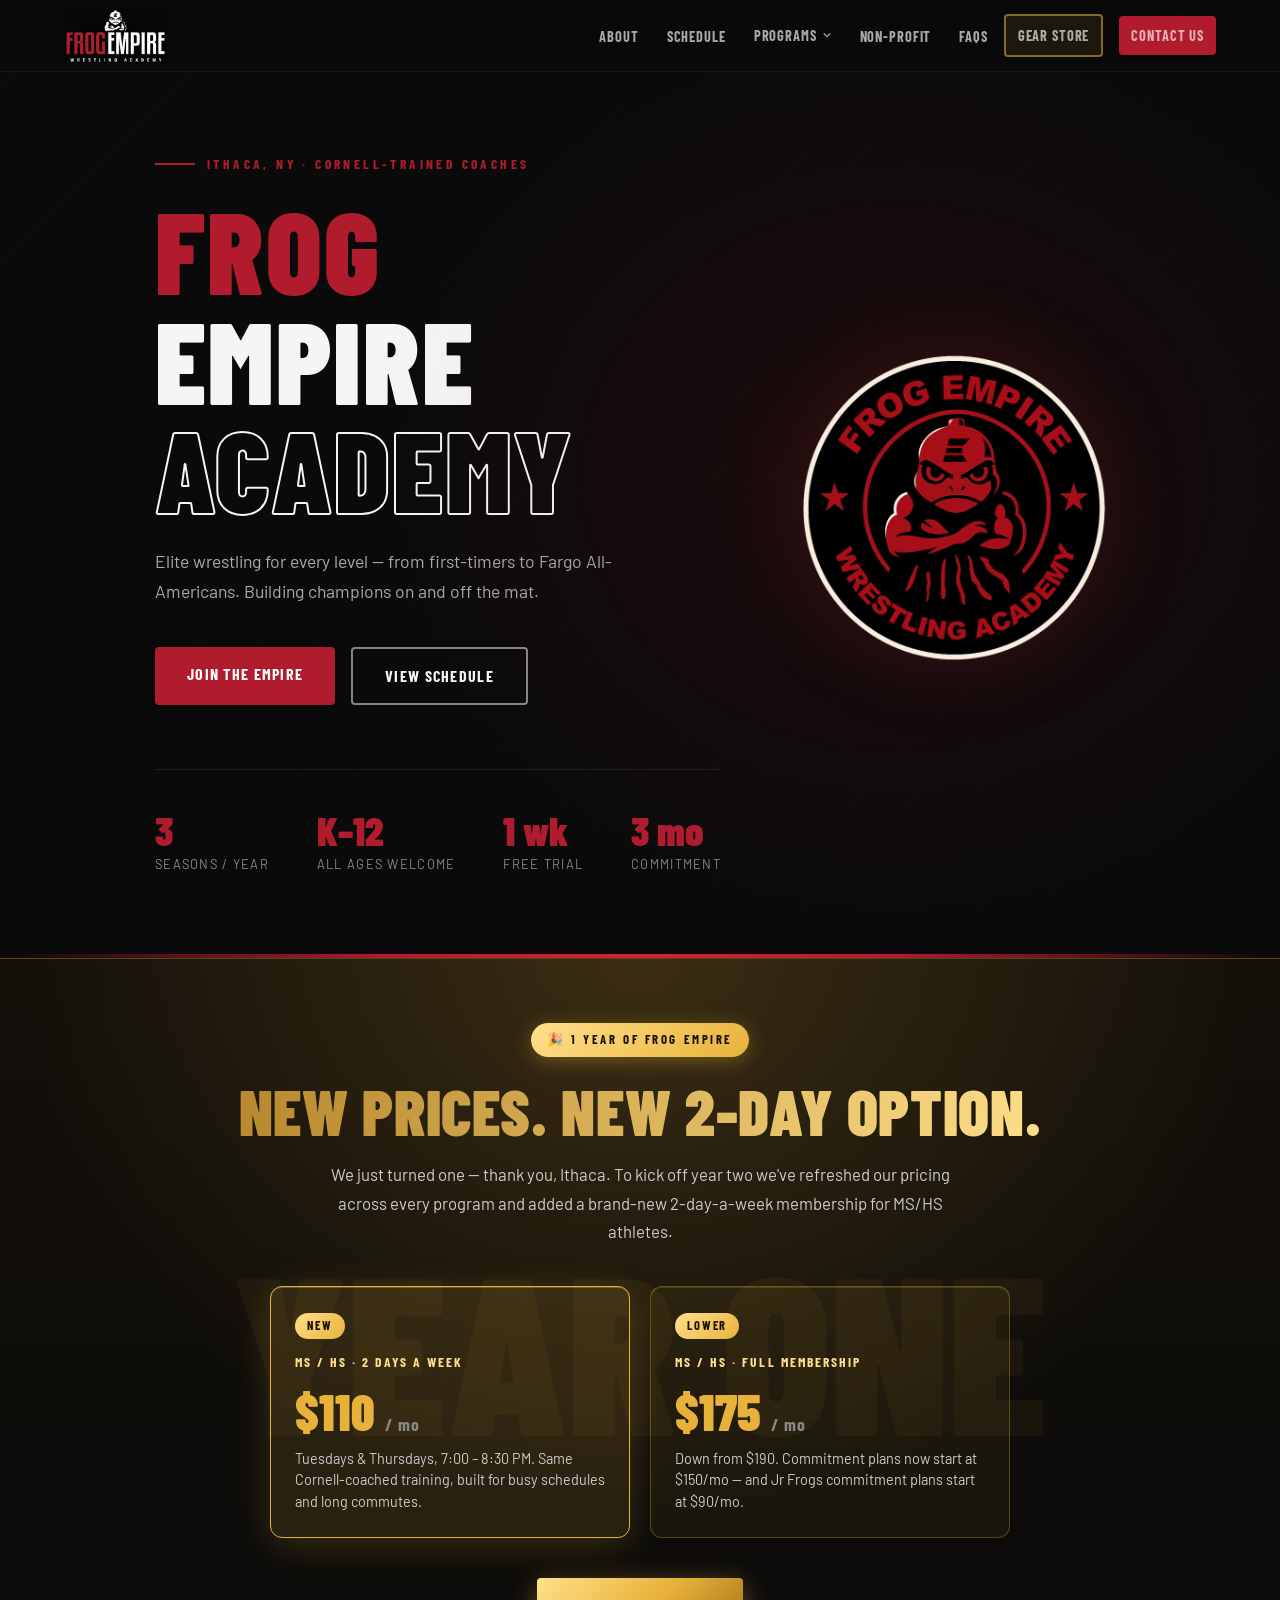
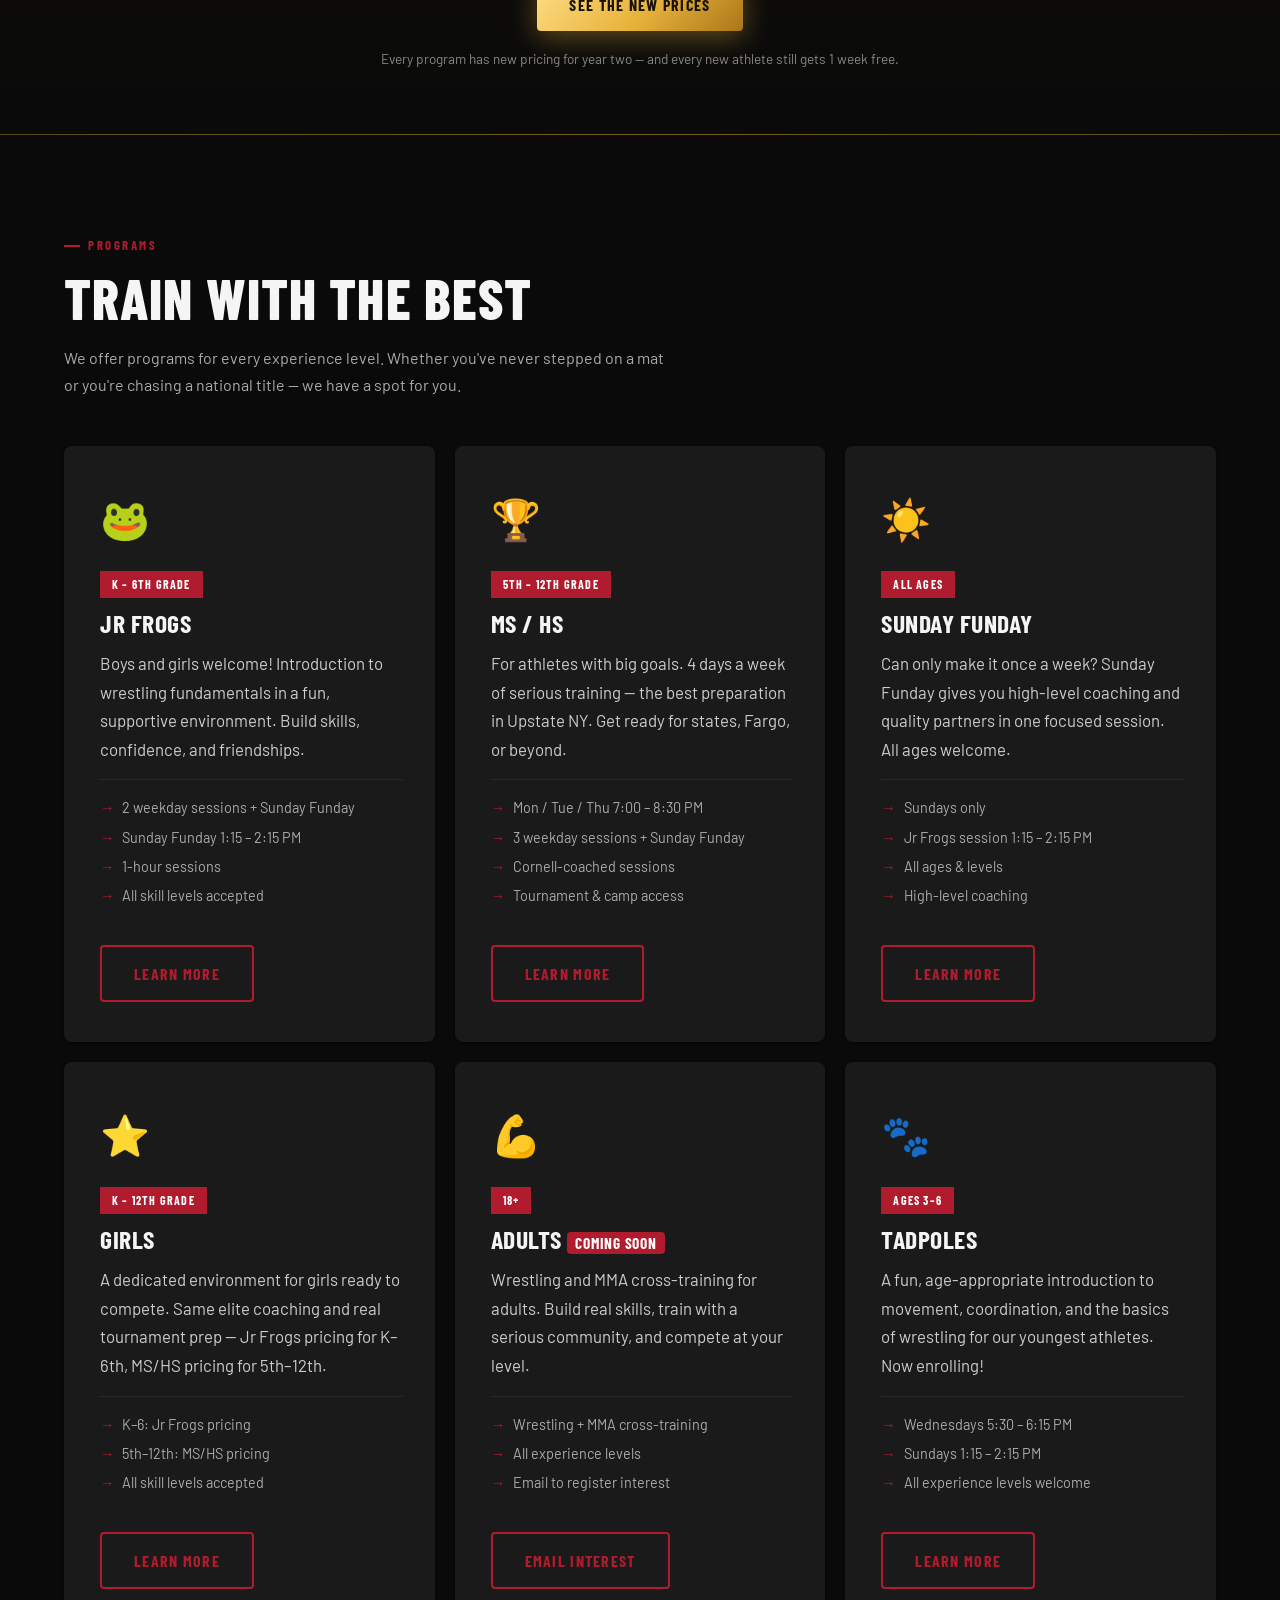
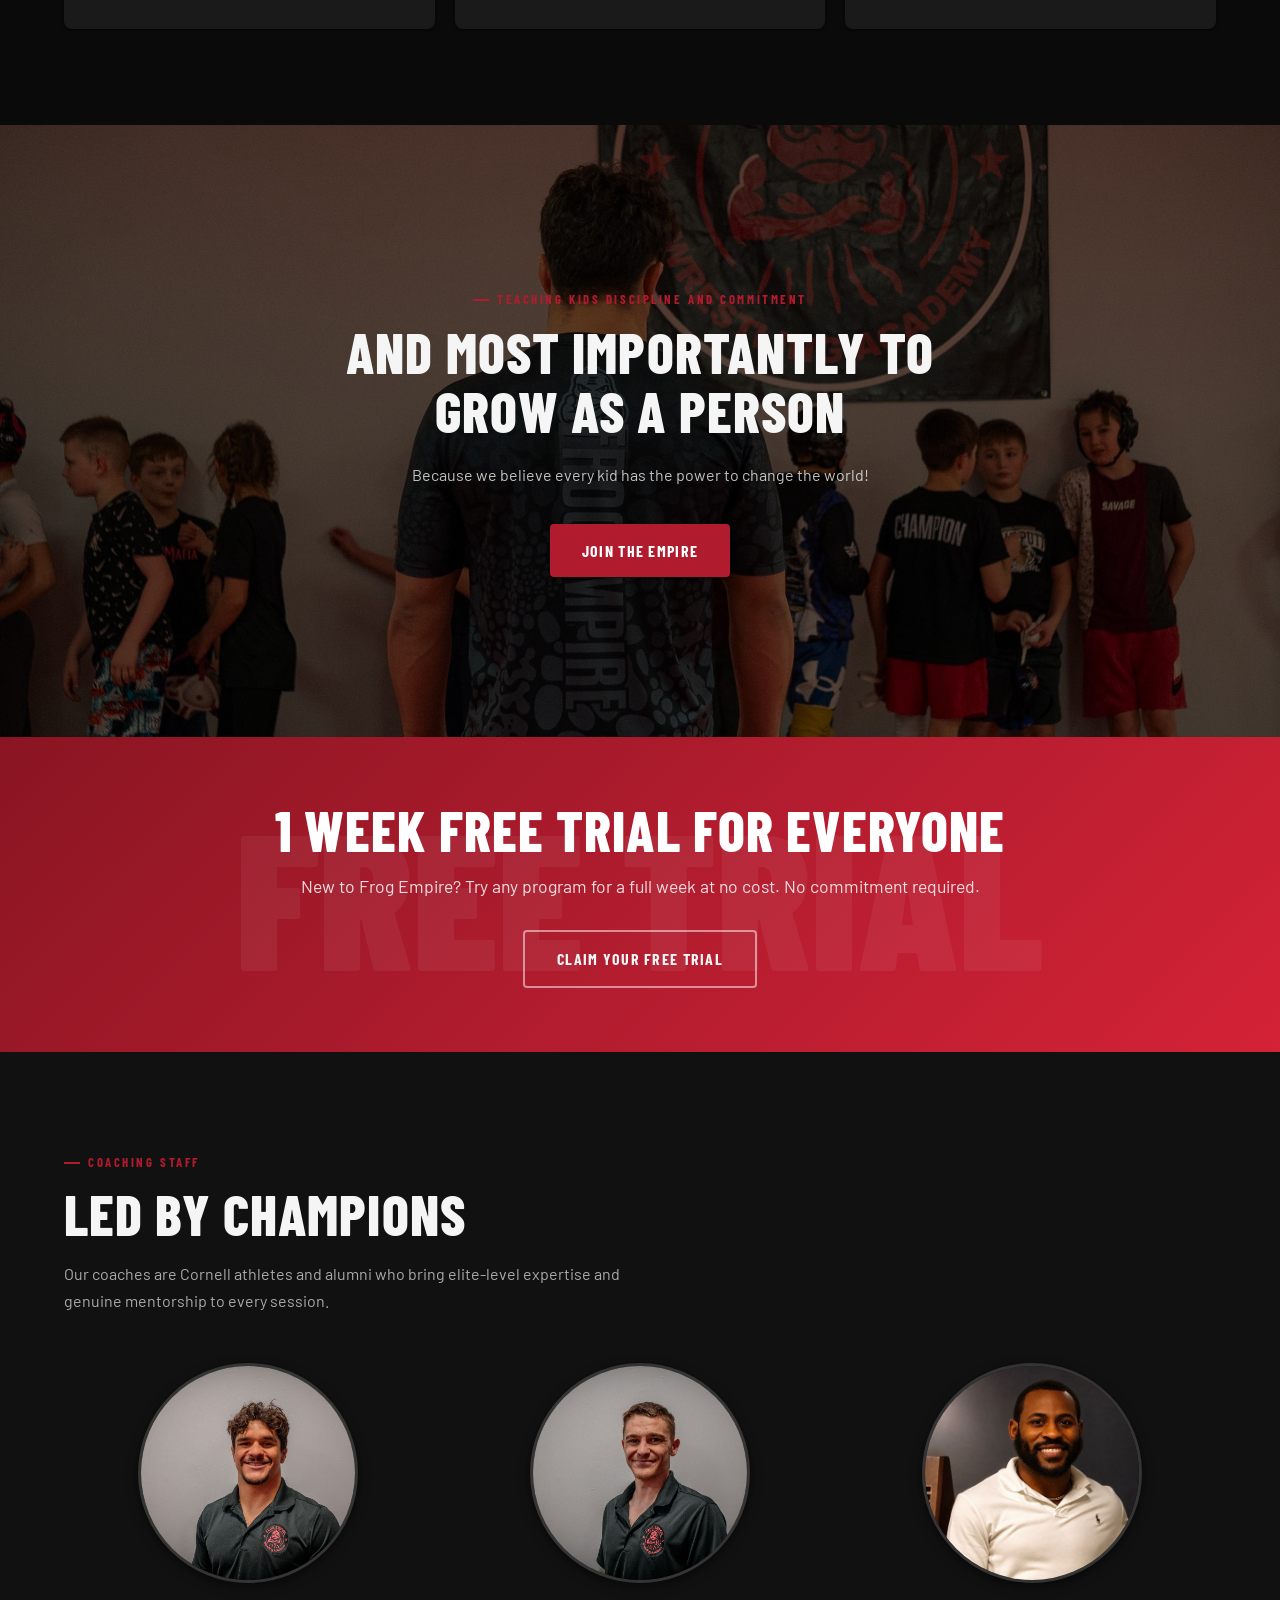
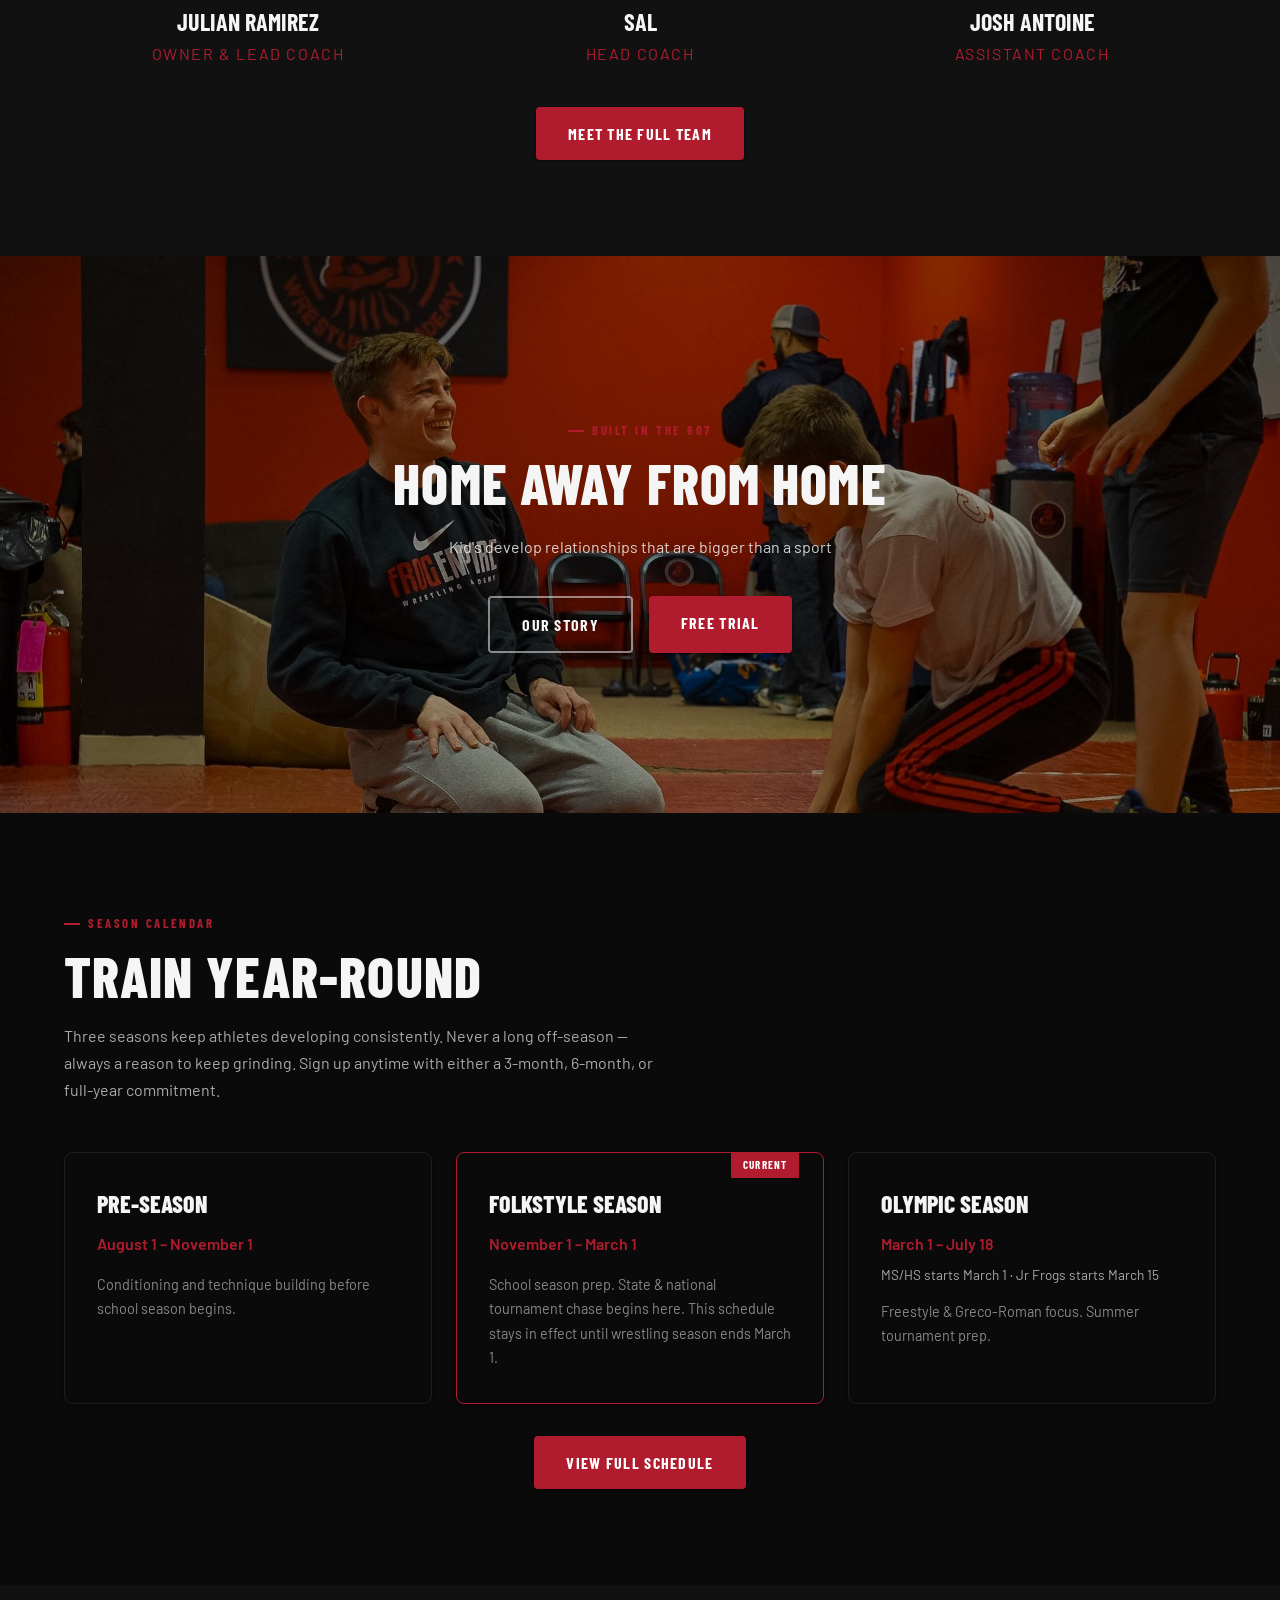
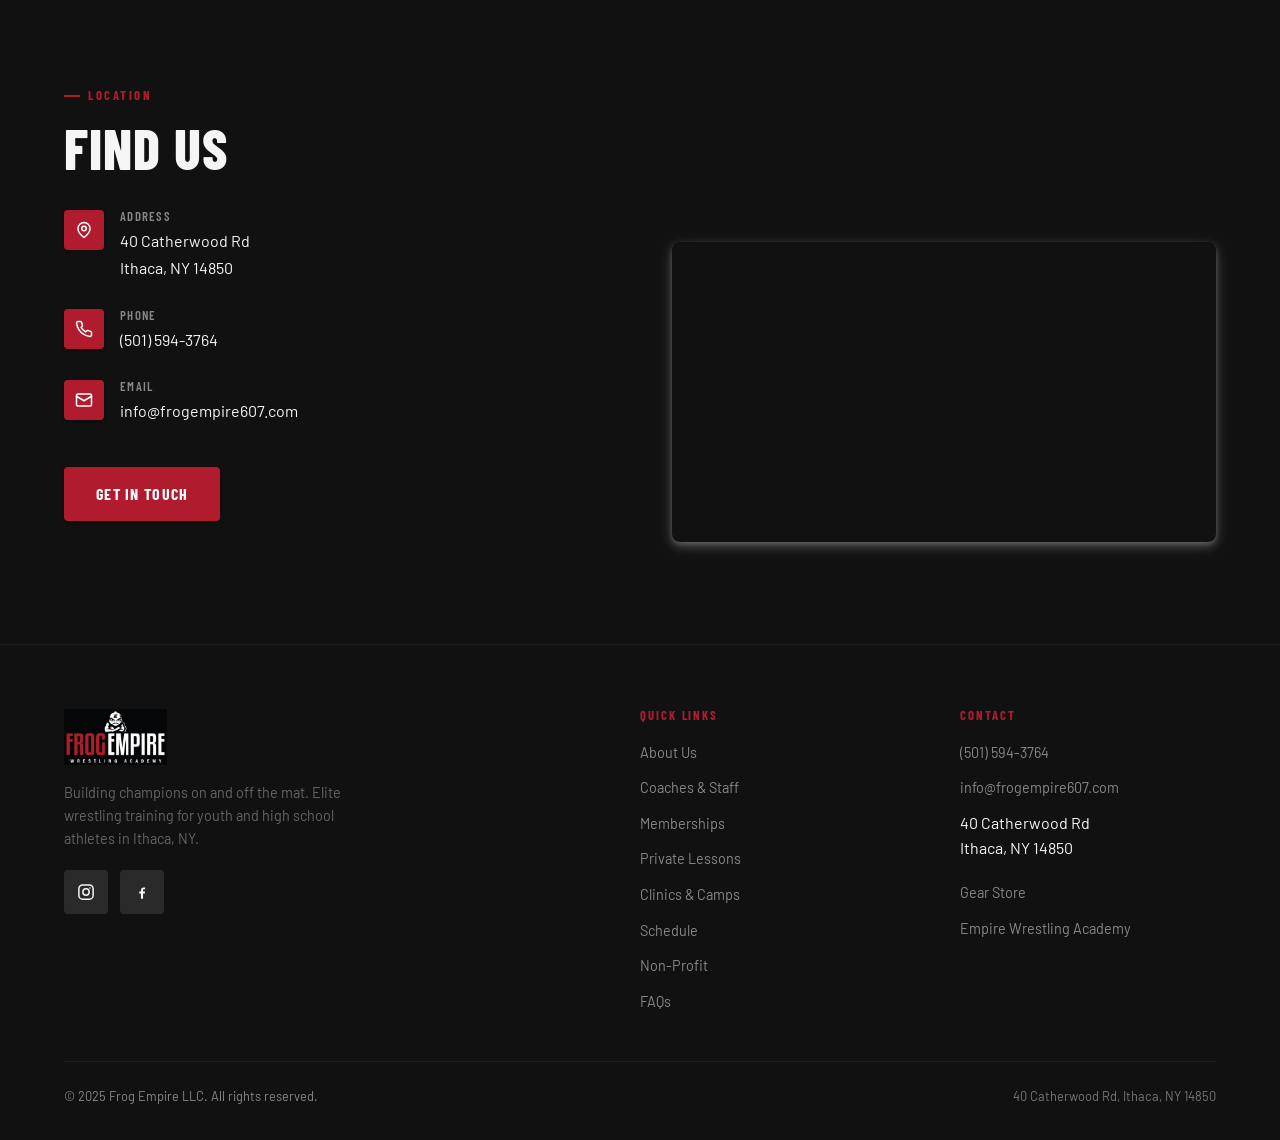
==== commit 83f5f291: "Switch to Folkstyle Season and update MS/HS training time - Mark Folkstyle Season (Nov 1 – Mar 1) as" ====
--- a/index.html
+++ b/index.html
@@ -233,7 +233,7 @@
         <span class="anniv-promo-tag">New</span>
         <div class="anniv-promo-plan">MS / HS · 2 Days a Week</div>
         <div class="anniv-promo-price">$110 <span>/ mo</span></div>
-        <p class="anniv-promo-note">Tuesdays &amp; Thursdays, 6:30 – 8:30 PM. Same Cornell-coached training, built for busy schedules and long commutes.</p>
+        <p class="anniv-promo-note">Tuesdays &amp; Thursdays, 7:00 – 8:30 PM. Same Cornell-coached training, built for busy schedules and long commutes.</p>
       </div>
       <div class="anniv-promo-card fade-up">
         <span class="anniv-promo-tag">Lower</span>
@@ -278,6 +278,7 @@
         <h3>MS / HS</h3>
         <p>For athletes with big goals. 4 days a week of serious training — the best preparation in Upstate NY. Get ready for states, Fargo, or beyond.</p>
         <div class="program-details">
+          <div class="program-detail">Mon / Tue / Thu 7:00 – 8:30 PM</div>
           <div class="program-detail">3 weekday sessions + Sunday Funday</div>
           <div class="program-detail">Cornell-coached sessions</div>
           <div class="program-detail">Tournament &amp; camp access</div>
@@ -428,16 +429,16 @@
     <h2 class="section-title">Train Year-Round</h2>
     <p class="section-desc">Three seasons keep athletes developing consistently. Never a long off-season — always a reason to keep grinding. Sign up anytime with either a 3-month, 6-month, or full-year commitment.</p>
     <div class="seasons-grid">
-      <div class="season-card current fade-up">
-        <div class="season-badge">Current</div>
+      <div class="season-card fade-up">
         <div class="season-name">Pre-Season</div>
         <div class="season-dates">August 1 – November 1</div>
         <p style="color:#888; font-size:0.9rem;">Conditioning and technique building before school season begins.</p>
       </div>
-      <div class="season-card fade-up">
+      <div class="season-card current fade-up">
+        <div class="season-badge">Current</div>
         <div class="season-name">Folkstyle Season</div>
         <div class="season-dates">November 1 – March 1</div>
-        <p style="color:#888; font-size:0.9rem;">School season prep. State &amp; national tournament chase begins here.</p>
+        <p style="color:#888; font-size:0.9rem;">School season prep. State &amp; national tournament chase begins here. This schedule stays in effect until wrestling season ends March 1.</p>
       </div>
       <div class="season-card fade-up">
         <div class="season-name">Olympic Season</div>
--- a/css/style.css
+++ b/css/style.css
@@ -620,7 +620,7 @@
    =============================== */
 .programs-grid {
   display: grid;
-  grid-template-columns: repeat(auto-fit, minmax(300px, 1fr));
+  grid-template-columns: repeat(auto-fit, minmax(min(300px, 100%), 1fr));
   gap: var(--space-5);
   margin-top: var(--space-12);
 }
@@ -719,7 +719,7 @@
    =============================== */
 .coaches-grid {
   display: grid;
-  grid-template-columns: repeat(auto-fit, minmax(220px, 1fr));
+  grid-template-columns: repeat(auto-fit, minmax(min(220px, 100%), 1fr));
   gap: 24px;
   margin-top: 48px;
 }
@@ -751,7 +751,8 @@
    =============================== */
 .seasons-grid {
   display: grid;
-  grid-template-columns: repeat(auto-fit, minmax(280px, 1fr));
+  /* min() keeps the 280px floor from overflowing a narrower container */
+  grid-template-columns: repeat(auto-fit, minmax(min(280px, 100%), 1fr));
   gap: 24px;
   margin-top: 48px;
 }
@@ -1120,7 +1121,7 @@
    =============================== */
 .team-grid {
   display: grid;
-  grid-template-columns: repeat(auto-fill, minmax(240px, 1fr));
+  grid-template-columns: repeat(auto-fill, minmax(min(240px, 100%), 1fr));
   gap: 24px;
   margin-top: 48px;
 }
@@ -1149,7 +1150,7 @@
    =============================== */
 .values-grid {
   display: grid;
-  grid-template-columns: repeat(auto-fit, minmax(240px, 1fr));
+  grid-template-columns: repeat(auto-fit, minmax(min(240px, 100%), 1fr));
   gap: 32px;
   margin-top: 48px;
 }
@@ -1931,7 +1932,8 @@
    =============================== */
 .clinic-grid {
   display: grid;
-  grid-template-columns: repeat(auto-fill, minmax(320px, 1fr));
+  /* min() keeps the 320px floor from overflowing a narrower container */
+  grid-template-columns: repeat(auto-fill, minmax(min(320px, 100%), 1fr));
   gap: 24px;
   margin-top: 40px;
 }
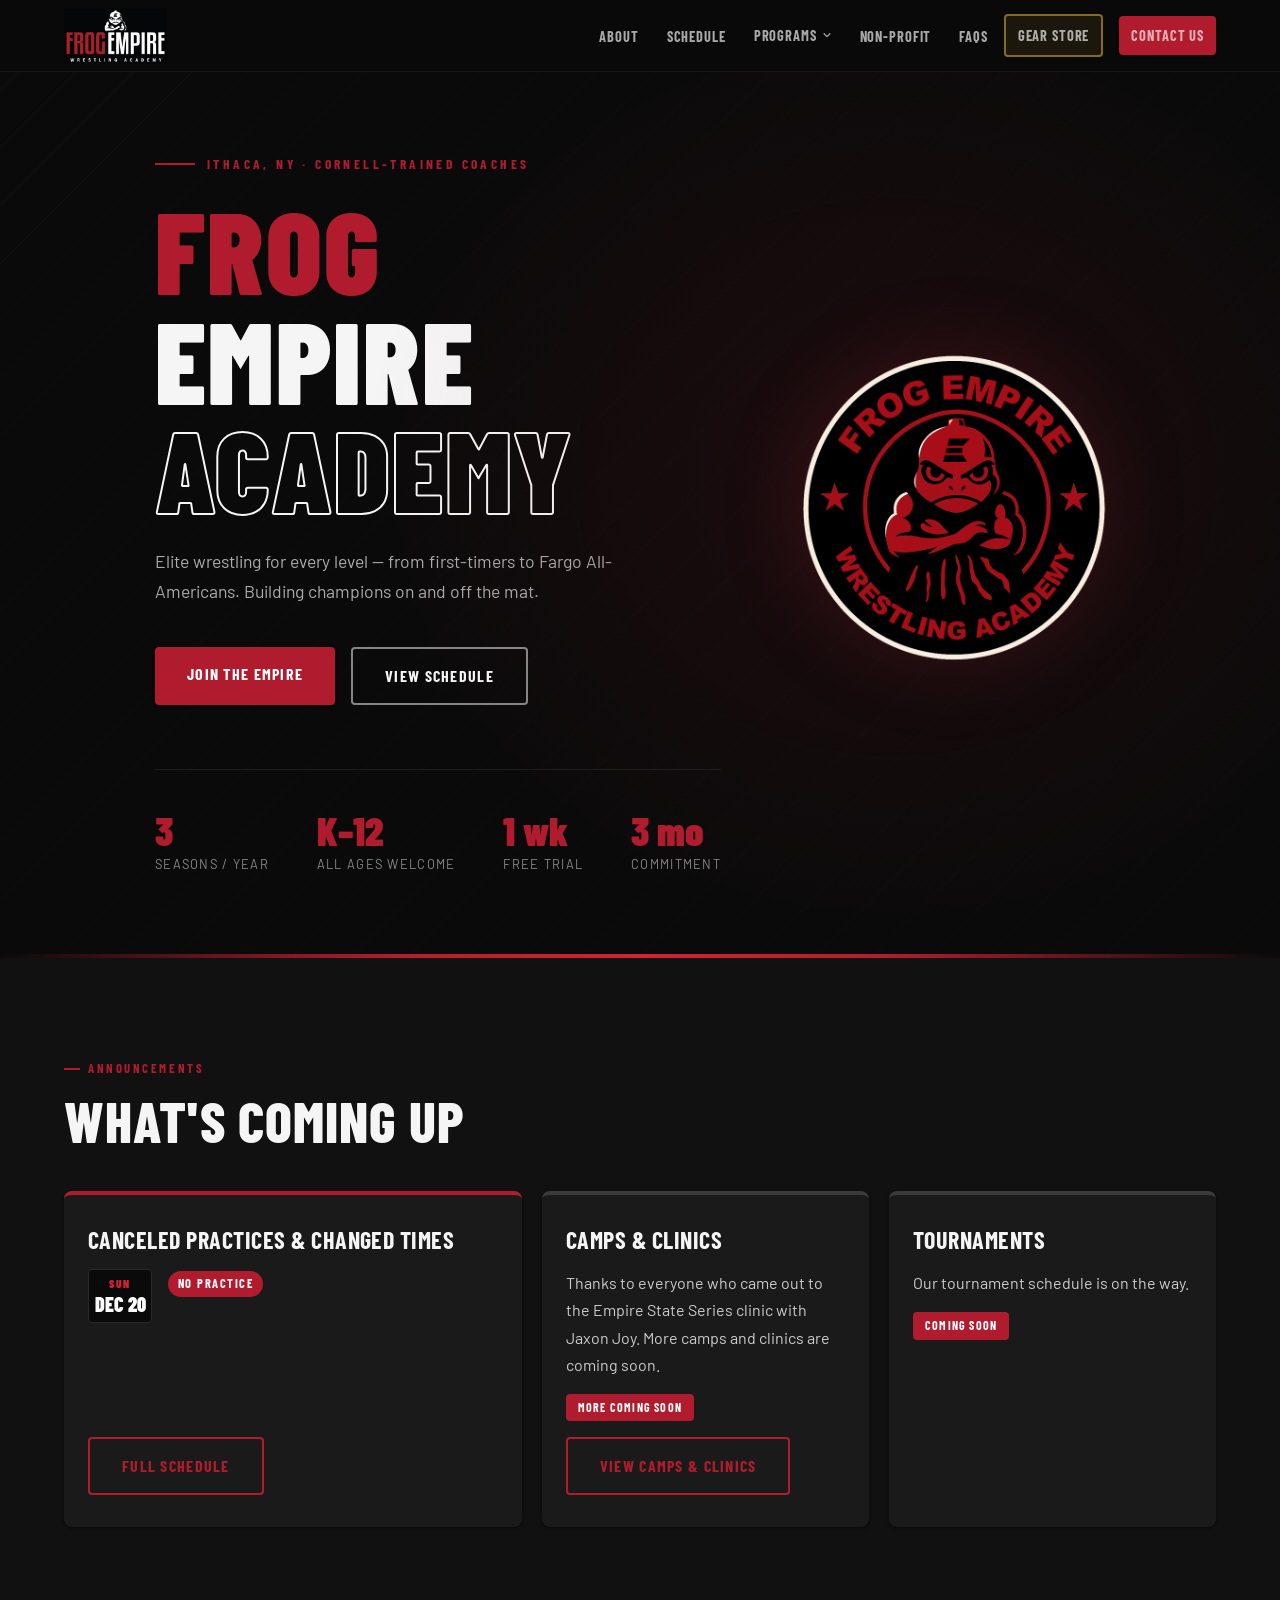
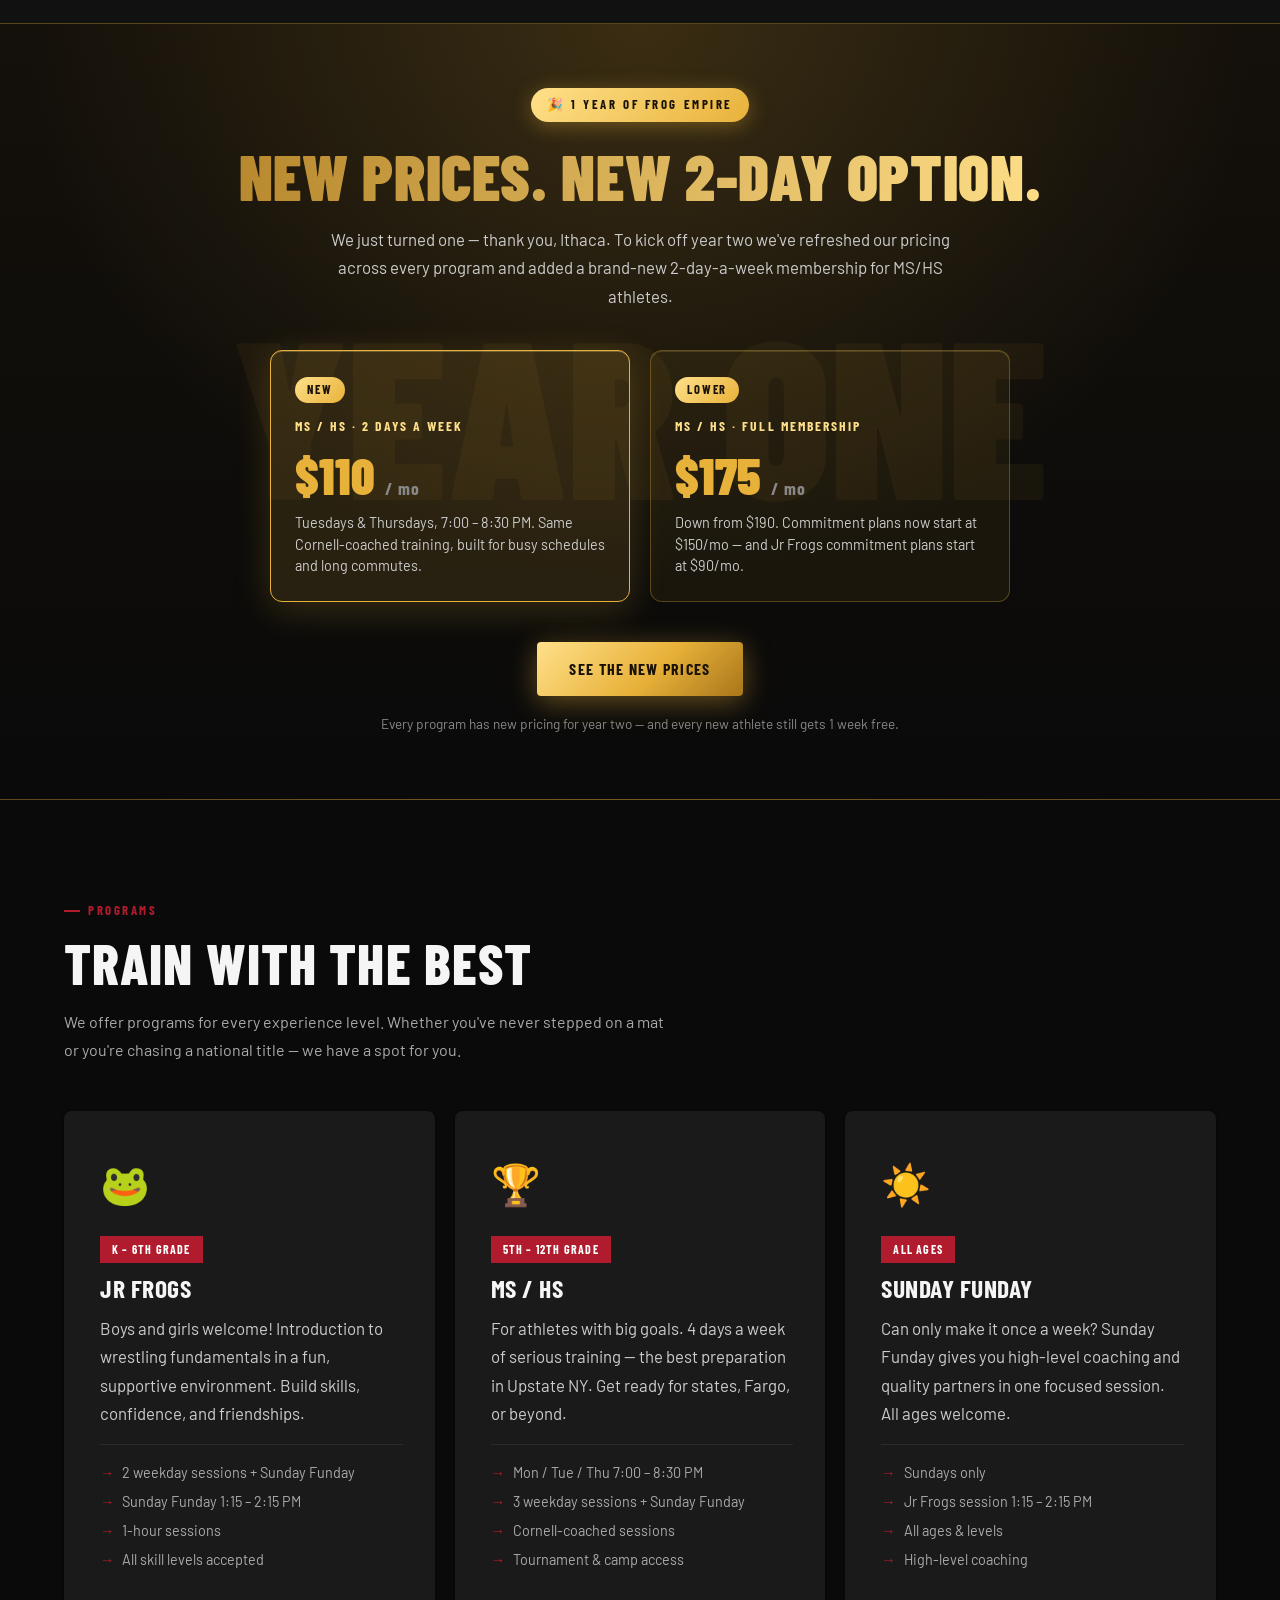
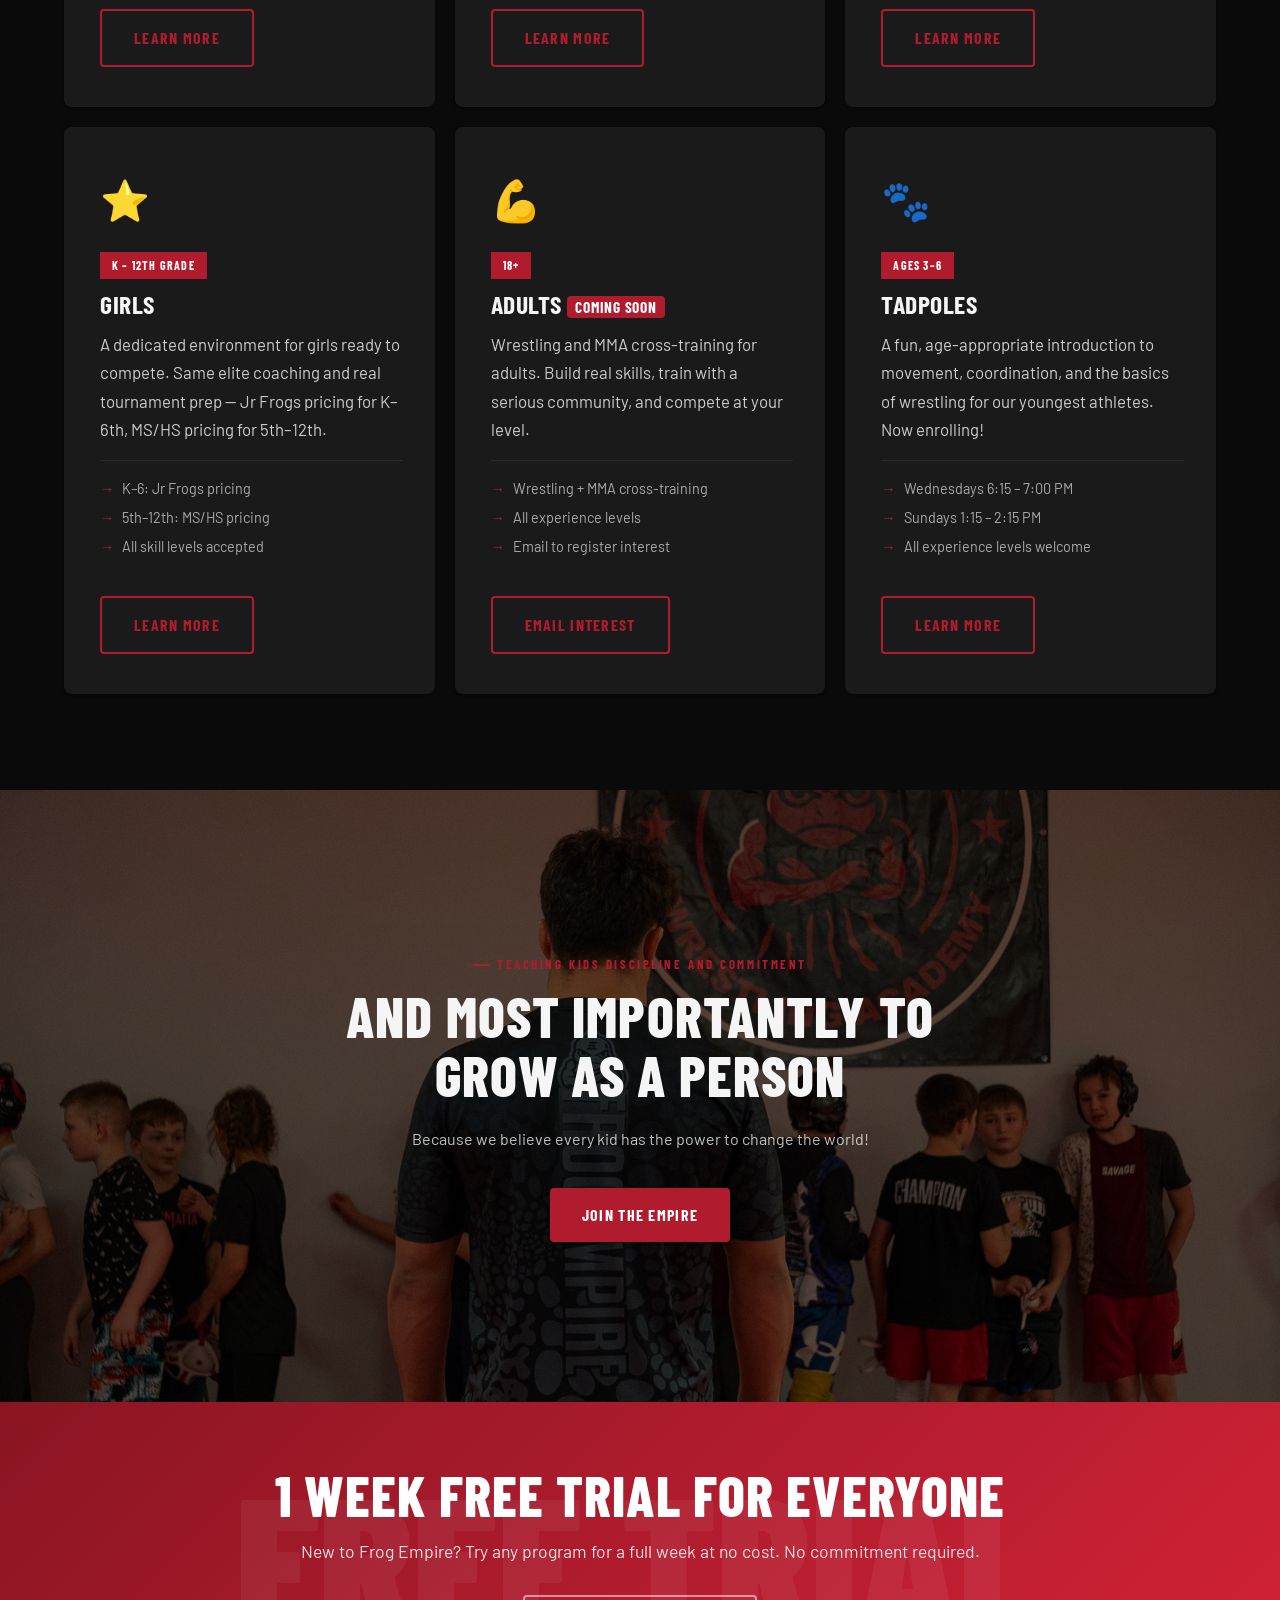
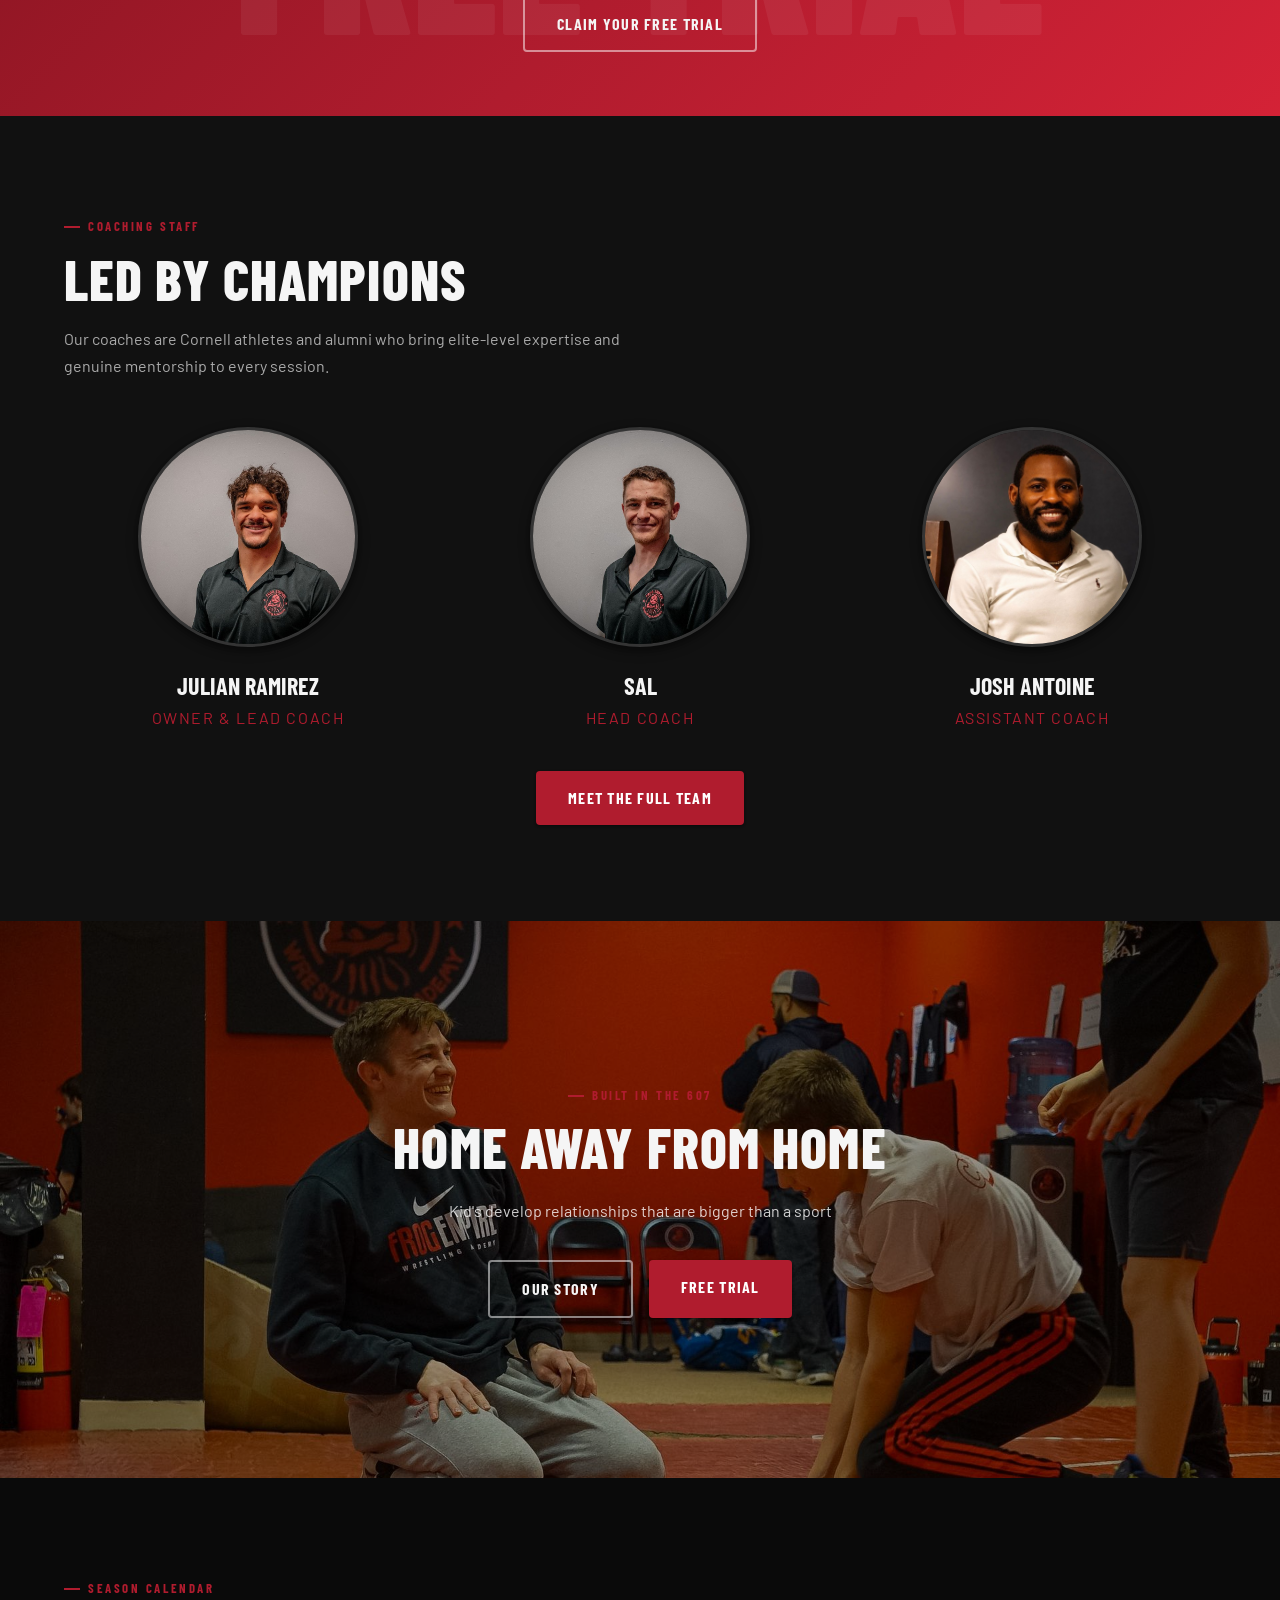
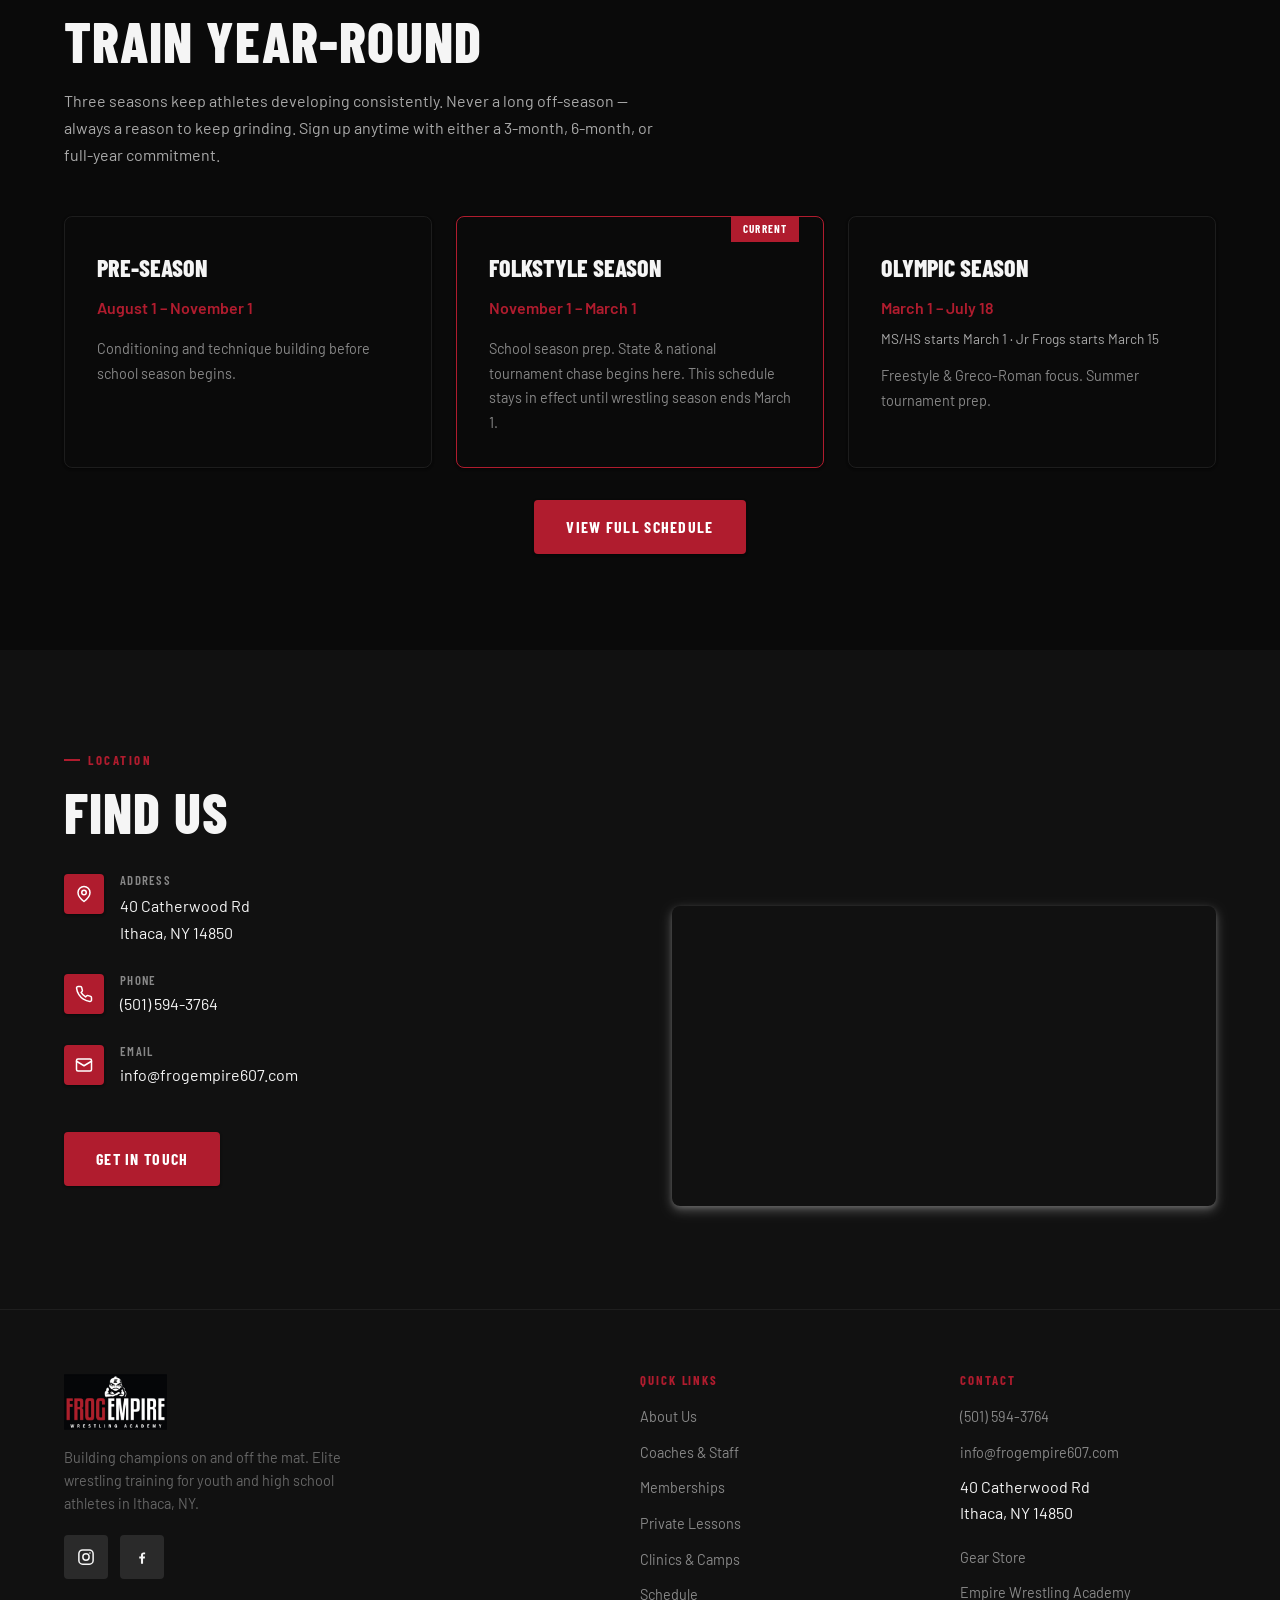
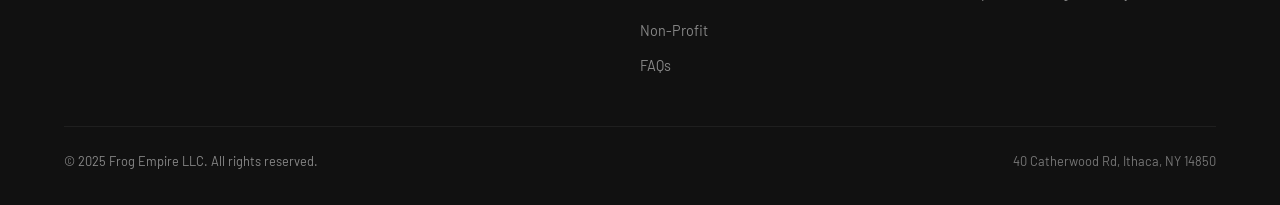
==== commit 4103038e: "Add home page announcements, move ESWS clinic to past, update Tadpoles time - New Announcements sect" ====
--- a/index.html
+++ b/index.html
@@ -221,6 +221,80 @@
 
 <div class="stripe"></div>
 
+<!-- ===== ANNOUNCEMENTS =====
+     HOW TO UPDATE: each schedule change is one <li class="announce-item">.
+     data-until="YYYY-MM-DD" hides the item automatically the day after that date.
+     Tags: announce-tag--off (no practice), announce-tag--on (practice on / changed times).
+     ===== -->
+<section class="section announce" id="announcements" aria-labelledby="announceTitle">
+  <div class="container">
+    <p class="section-label">Announcements</p>
+    <h2 class="section-title" id="announceTitle">What's Coming Up</h2>
+
+    <div class="announce-grid">
+      <!-- Schedule changes -->
+      <div class="announce-card announce-card--schedule fade-up">
+        <h3 class="announce-card-title">Canceled Practices &amp; Changed Times</h3>
+        <ul class="announce-list">
+          <li class="announce-item" data-until="2026-11-22">
+            <div class="announce-date"><span>Sun</span>Nov 22</div>
+            <div>
+              <span class="announce-tag announce-tag--off">No Practice</span>
+              <p class="announce-text">Finger Lakes Duals</p>
+            </div>
+          </li>
+          <li class="announce-item" data-until="2026-11-25">
+            <div class="announce-date"><span>Wed</span>Nov 25</div>
+            <div>
+              <span class="announce-tag announce-tag--on">Practice Is On &middot; New Times</span>
+              <p class="announce-text">Tadpoles 4:00 &ndash; 4:45 PM<br />Jr Frogs 4:45 &ndash; 5:45 PM</p>
+            </div>
+          </li>
+          <li class="announce-item" data-until="2026-12-20">
+            <div class="announce-date"><span>Sun</span>Dec 20</div>
+            <div>
+              <span class="announce-tag announce-tag--off">No Practice</span>
+            </div>
+          </li>
+        </ul>
+        <p class="announce-empty" hidden>No schedule changes right now. Practice runs as normal.</p>
+        <a href="schedule.html" class="btn btn-red-outline">Full Schedule</a>
+      </div>
+
+      <!-- Camps & clinics -->
+      <div class="announce-card fade-up">
+        <h3 class="announce-card-title">Camps &amp; Clinics</h3>
+        <p class="announce-body">Thanks to everyone who came out to the Empire State Series clinic with Jaxon Joy. More camps and clinics are coming soon.</p>
+        <span class="badge-soon badge-soon--lg">More Coming Soon</span>
+        <a href="memberships.html#clinics" class="btn btn-red-outline">View Camps &amp; Clinics</a>
+      </div>
+
+      <!-- Tournaments -->
+      <div class="announce-card fade-up">
+        <h3 class="announce-card-title">Tournaments</h3>
+        <p class="announce-body">Our tournament schedule is on the way.</p>
+        <span class="badge-soon badge-soon--lg">Coming Soon</span>
+      </div>
+    </div>
+  </div>
+</section>
+
+<script>
+  // Hide announcements whose data-until date has passed (local time).
+  (function () {
+    var today = new Date(); today.setHours(0, 0, 0, 0);
+    document.querySelectorAll('.announce-item[data-until]').forEach(function (li) {
+      var end = new Date(li.dataset.until + 'T00:00:00');
+      if (!isNaN(end) && end < today) li.remove();
+    });
+    var list = document.querySelector('.announce-card--schedule .announce-list');
+    if (list && !list.children.length) {
+      list.remove();
+      document.querySelector('.announce-card--schedule .announce-empty').hidden = false;
+    }
+  })();
+</script>
+
 <!-- ===== 1 YEAR ANNIVERSARY / NEW PRICING PROMO ===== -->
 <section class="anniv-promo" aria-labelledby="annivPromoTitle">
   <div class="container anniv-promo-inner">
@@ -336,7 +410,7 @@
         <h3>Tadpoles</h3>
         <p>A fun, age-appropriate introduction to movement, coordination, and the basics of wrestling for our youngest athletes. Now enrolling!</p>
         <div class="program-details">
-          <div class="program-detail">Wednesdays 5:30 – 6:15 PM</div>
+          <div class="program-detail">Wednesdays 6:15 – 7:00 PM</div>
           <div class="program-detail">Sundays 1:15 – 2:15 PM</div>
           <div class="program-detail">All experience levels welcome</div>
         </div>
--- a/css/style.css
+++ b/css/style.css
@@ -2260,3 +2260,82 @@
   .anniv-promo-title { animation: none; background-position: 50% 0; }
   .btn-gold:hover { transform: none; }
 }
+
+/* ===============================
+   HOME — ANNOUNCEMENTS
+   =============================== */
+.announce { background: var(--black-soft); }
+.announce-grid {
+  display: grid;
+  grid-template-columns: 1.4fr 1fr 1fr;
+  gap: var(--space-5);
+  margin-top: var(--space-10);
+  align-items: stretch;
+}
+.announce-card {
+  display: flex;
+  flex-direction: column;
+  align-items: flex-start;
+  gap: var(--space-4);
+  background: var(--gray-dark);
+  border-top: 4px solid var(--gray);
+  border-radius: var(--radius-md);
+  padding: var(--space-8) var(--space-6);
+  box-shadow: var(--shadow-sm);
+}
+.announce-card--schedule { border-top-color: var(--red); }
+.announce-card .btn { margin-top: auto; }
+.announce-card-title {
+  font-size: 1.5rem;
+  line-height: 1.1;
+  margin: 0;
+}
+.announce-body { color: var(--text-secondary); font-size: 1rem; margin: 0; }
+.announce-list { list-style: none; margin: 0; padding: 0; width: 100%; }
+.announce-item {
+  display: flex;
+  gap: var(--space-4);
+  align-items: flex-start;
+  padding: var(--space-4) 0;
+  border-bottom: 1px solid var(--gray-mid);
+}
+.announce-item:first-child { padding-top: 0; }
+.announce-item:last-child { border-bottom: none; }
+.announce-date {
+  flex: 0 0 64px;
+  text-align: center;
+  font-family: var(--font-display);
+  font-weight: 900;
+  font-size: 1.25rem;
+  line-height: 1;
+  text-transform: uppercase;
+  color: var(--white-pure);
+  background: var(--black);
+  border: 1px solid var(--gray-mid);
+  border-radius: var(--radius-sm, 4px);
+  padding: 8px 4px;
+}
+.announce-date span {
+  display: block;
+  font-size: 0.72rem;
+  letter-spacing: 0.15em;
+  color: var(--red-light);
+  margin-bottom: 4px;
+}
+.announce-tag {
+  display: inline-block;
+  font-family: var(--font-display);
+  font-size: 0.78rem;
+  font-weight: 700;
+  letter-spacing: 0.12em;
+  text-transform: uppercase;
+  padding: 3px 10px;
+  border-radius: var(--radius-full);
+}
+.announce-tag--off { background: var(--red); color: var(--white-pure); }
+.announce-tag--on { background: var(--success-muted); color: var(--success); border: 1px solid rgba(46,204,113,0.4); }
+.announce-text { color: var(--text-secondary); font-size: 0.98rem; margin: 6px 0 0; line-height: 1.45; }
+.announce-empty { color: var(--text-muted); margin: 0; }
+@media (max-width: 900px) {
+  .announce-grid { grid-template-columns: 1fr; }
+}
